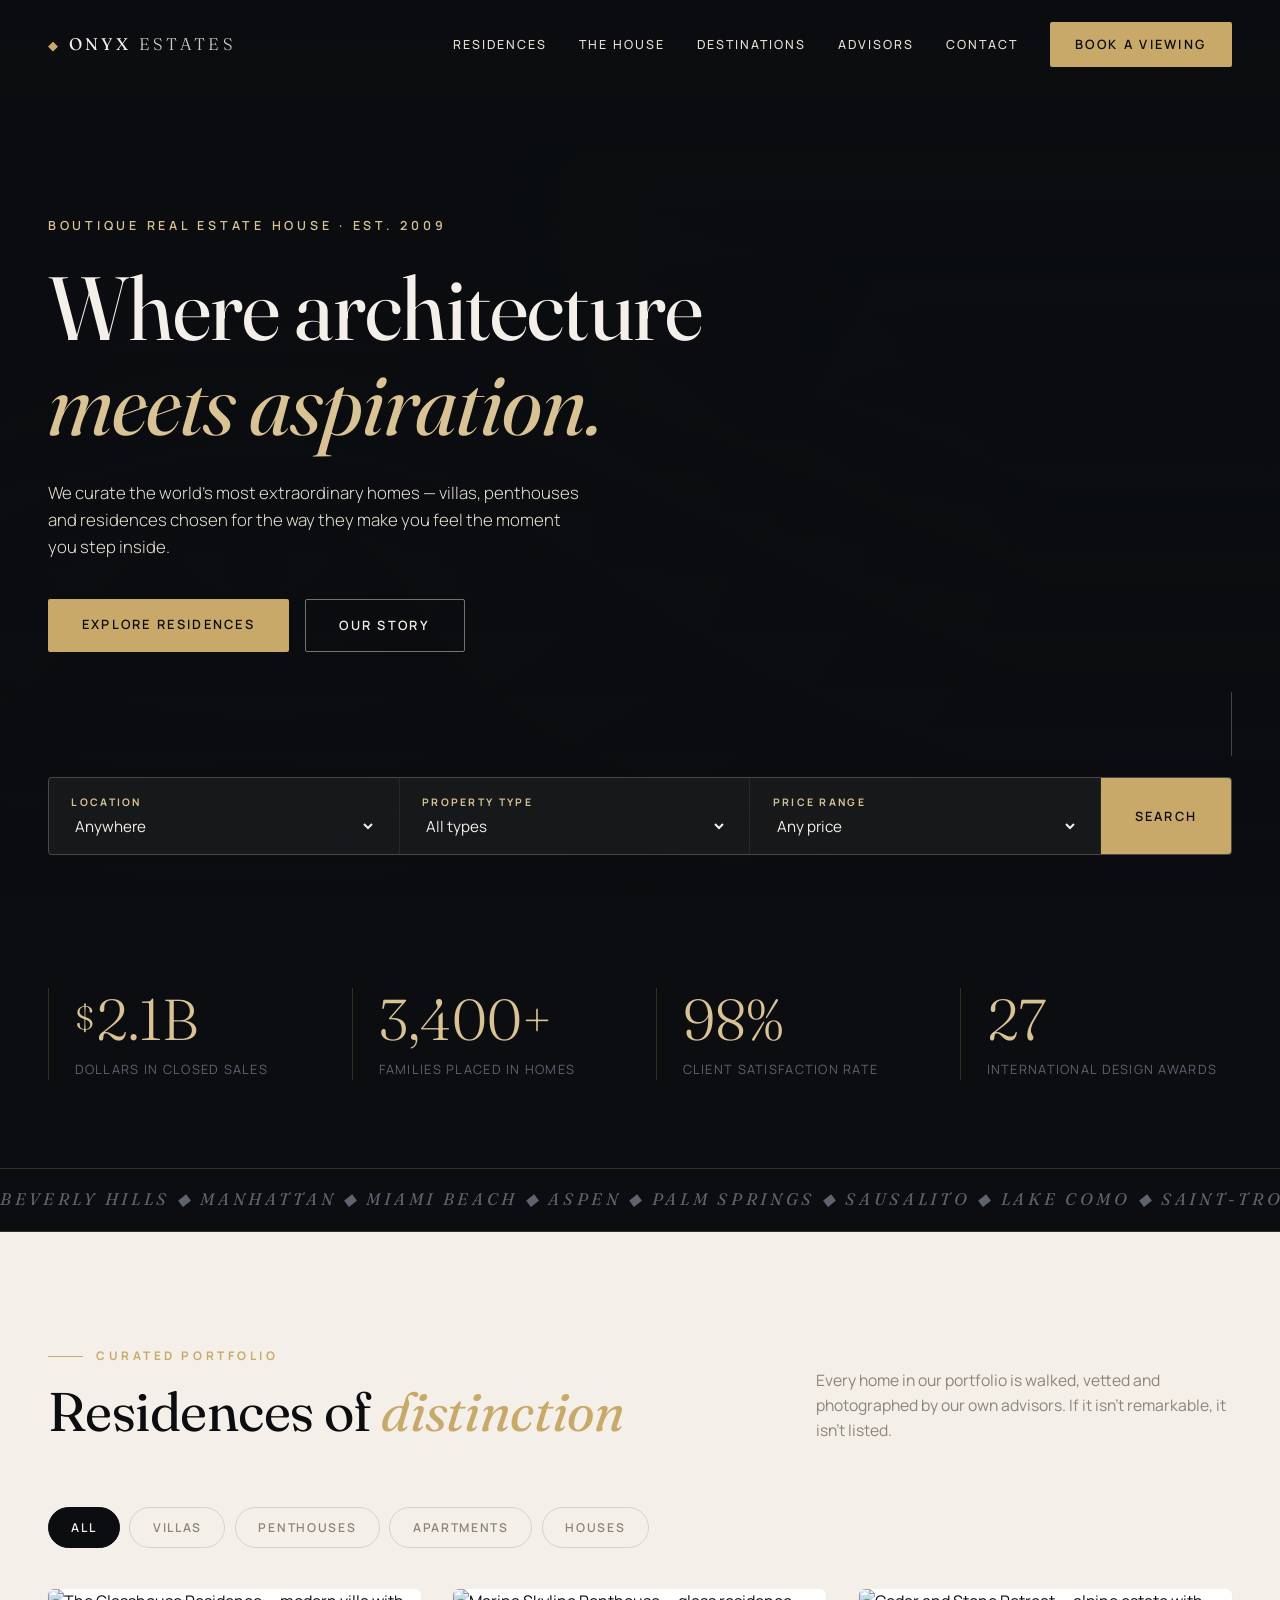
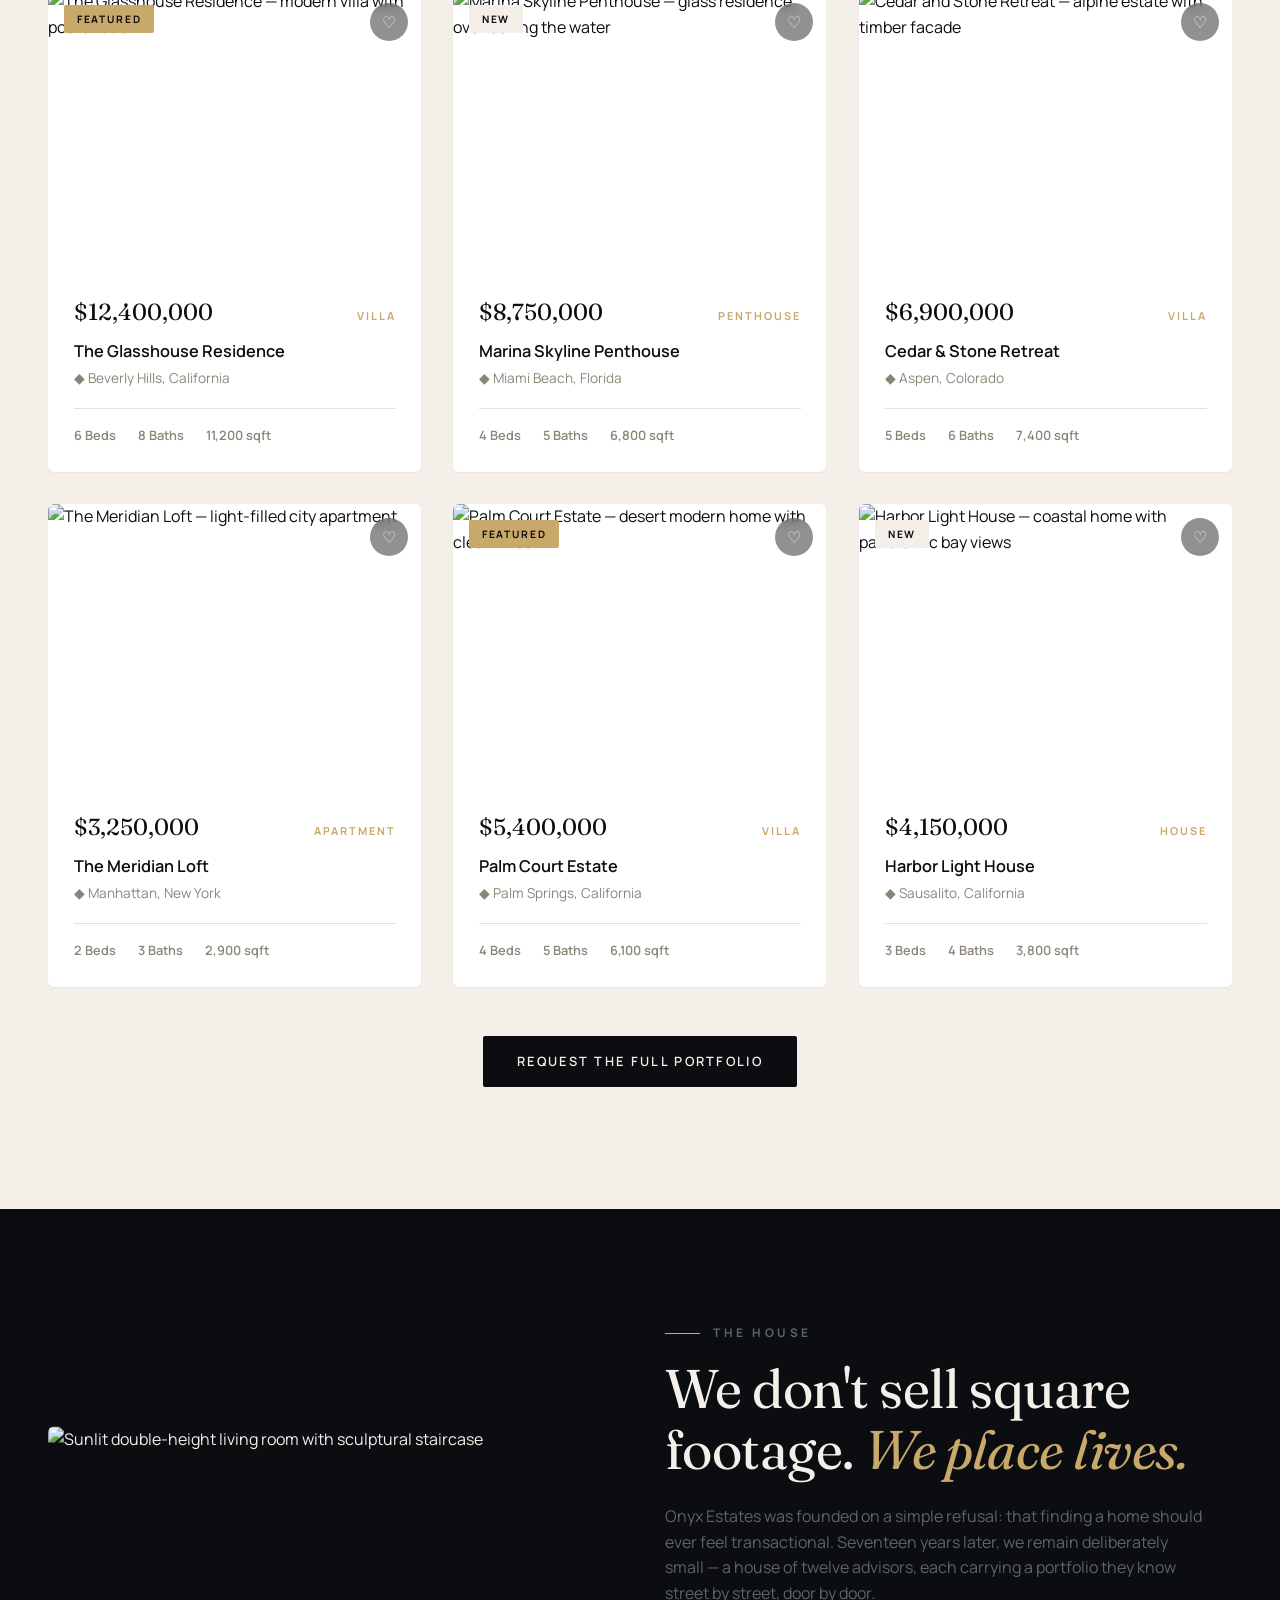
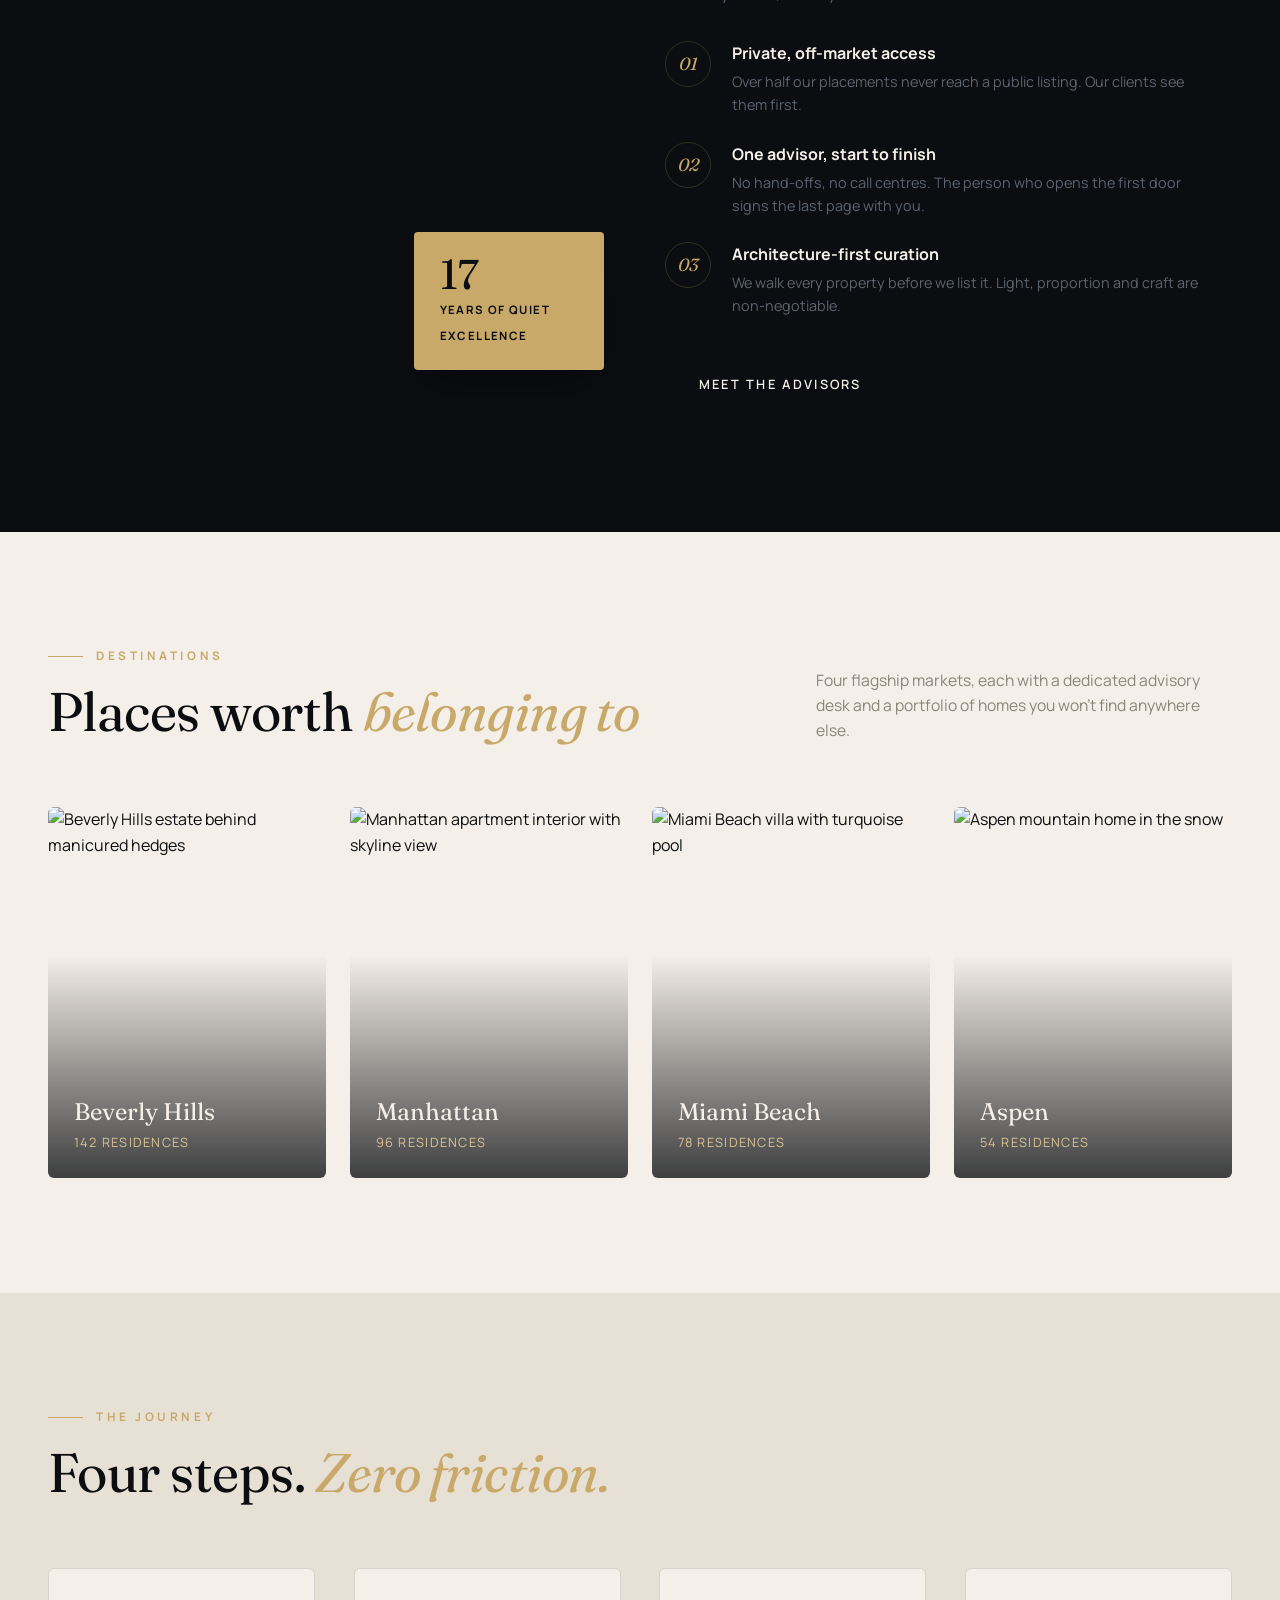
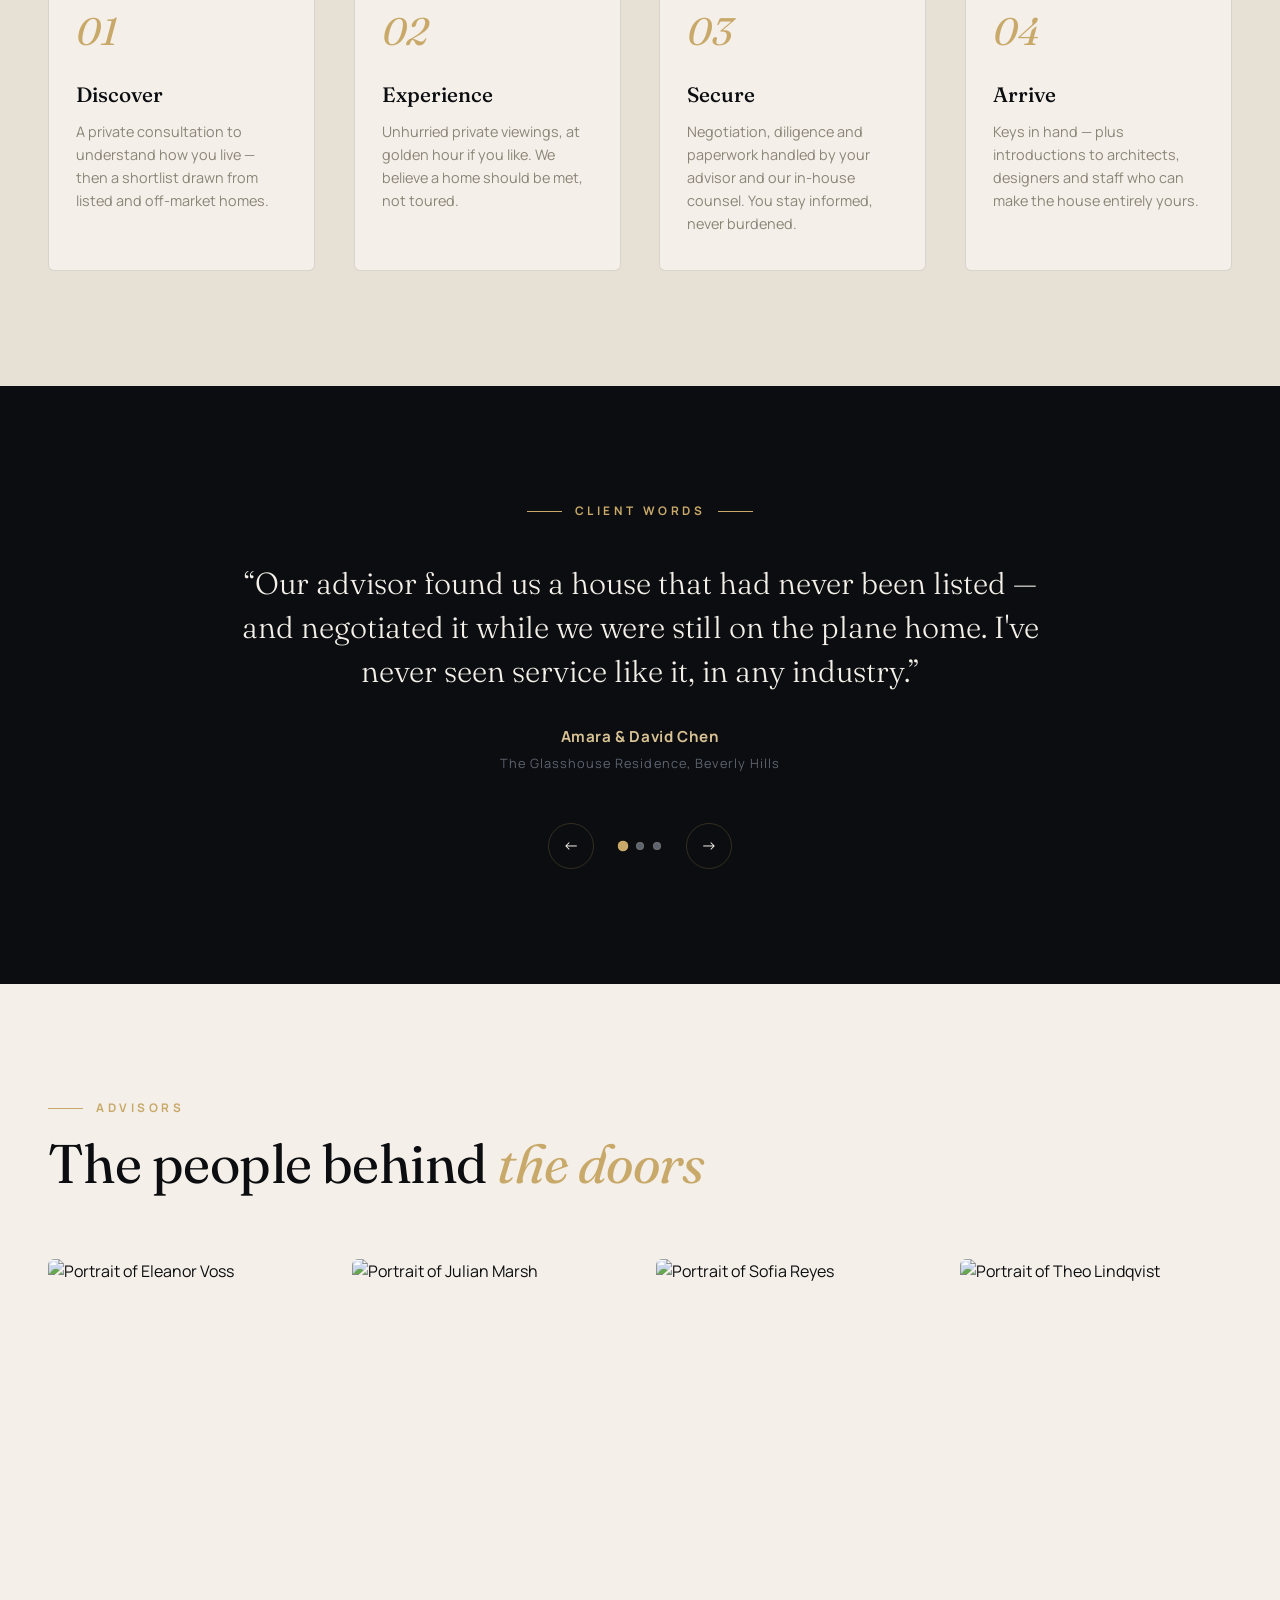
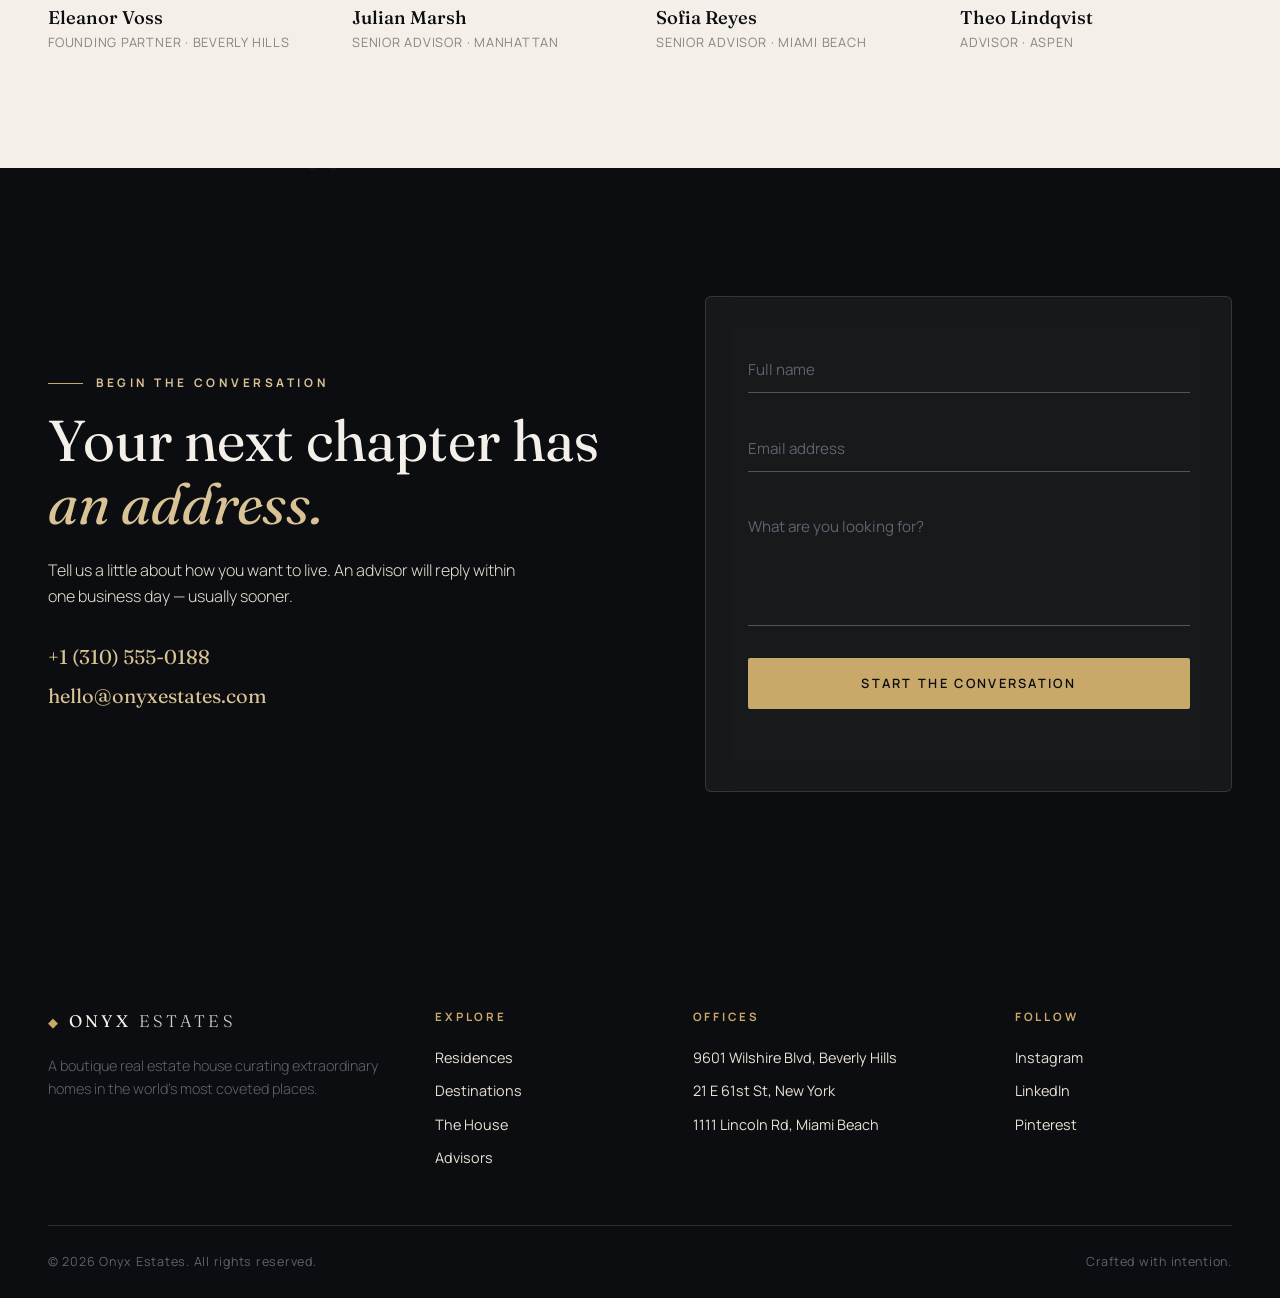
==== index.html @ a97c3801 "Add Onyx Estates luxury real estate website Animation-rich single-page site in pure HTML/CSS/JS: cin" ====
<!DOCTYPE html>
<html lang="en">
<head>
  <meta charset="UTF-8" />
  <meta name="viewport" content="width=device-width, initial-scale=1.0" />
  <title>Onyx Estates — Where Architecture Meets Aspiration</title>
  <meta name="description" content="Onyx Estates is a boutique real estate house curating the world's most extraordinary homes. Discover villas, penthouses and residences beyond the ordinary." />

  <link rel="preconnect" href="https://fonts.googleapis.com" />
  <link rel="preconnect" href="https://fonts.gstatic.com" crossorigin />
  <link href="https://fonts.googleapis.com/css2?family=Fraunces:ital,opsz,wght@0,9..144,300;0,9..144,400;0,9..144,500;0,9..144,600;1,9..144,400&family=Manrope:wght@300;400;500;600;700&display=swap" rel="stylesheet" />

  <link rel="stylesheet" href="css/style.css" />
  <link rel="icon" href="data:image/svg+xml,<svg xmlns='http://www.w3.org/2000/svg' viewBox='0 0 100 100'><text y='.9em' font-size='90'>◆</text></svg>" />
</head>
<body>

  <!-- ══════════ Preloader ══════════ -->
  <div class="preloader" id="preloader" aria-hidden="true">
    <div class="preloader__inner">
      <span class="preloader__mark">◆</span>
      <span class="preloader__word">ONYX&nbsp;ESTATES</span>
      <span class="preloader__count" id="preloaderCount">0</span>
    </div>
    <div class="preloader__curtain"></div>
  </div>

  <!-- ══════════ Custom cursor ══════════ -->
  <div class="cursor" id="cursorDot" aria-hidden="true"></div>
  <div class="cursor-ring" id="cursorRing" aria-hidden="true"></div>

  <!-- ══════════ Scroll progress ══════════ -->
  <div class="scroll-progress" id="scrollProgress" aria-hidden="true"></div>

  <!-- ══════════ Navigation ══════════ -->
  <header class="nav" id="nav">
    <div class="nav__inner container">
      <a href="#top" class="nav__logo" data-magnetic>
        <span class="nav__logo-mark">◆</span> ONYX<span class="nav__logo-thin">&nbsp;ESTATES</span>
      </a>
      <nav class="nav__links" id="navLinks" aria-label="Primary">
        <a href="#properties" class="nav__link">Residences</a>
        <a href="#about" class="nav__link">The House</a>
        <a href="#neighborhoods" class="nav__link">Destinations</a>
        <a href="#team" class="nav__link">Advisors</a>
        <a href="#contact" class="nav__link">Contact</a>
      </nav>
      <a href="#contact" class="btn btn--gold nav__cta" data-magnetic>
        <span>Book a Viewing</span>
      </a>
      <button class="nav__burger" id="navBurger" aria-label="Open menu" aria-expanded="false">
        <span></span><span></span>
      </button>
    </div>
  </header>

  <!-- ══════════ Mobile menu ══════════ -->
  <div class="mobile-menu" id="mobileMenu" aria-hidden="true">
    <nav class="mobile-menu__links" aria-label="Mobile">
      <a href="#properties" style="--i:0">Residences</a>
      <a href="#about" style="--i:1">The House</a>
      <a href="#neighborhoods" style="--i:2">Destinations</a>
      <a href="#team" style="--i:3">Advisors</a>
      <a href="#contact" style="--i:4">Contact</a>
    </nav>
    <p class="mobile-menu__foot">hello@onyxestates.com · +1 (310) 555-0188</p>
  </div>

  <main id="top">

    <!-- ══════════ Hero ══════════ -->
    <section class="hero">
      <div class="hero__media" data-parallax="0.25">
        <img class="hero__img" src="https://images.unsplash.com/photo-1613490493576-7fde63acd811?q=80&w=2400&auto=format&fit=crop" alt="Modern luxury villa at dusk with warm interior lighting" />
        <div class="hero__veil"></div>
      </div>

      <div class="hero__content container">
        <p class="hero__kicker anim-fade" style="--d:.9s">Boutique Real Estate House · Est. 2009</p>
        <h1 class="hero__title">
          <span class="line"><span class="line__inner" style="--d:1.0s">Where architecture</span></span>
          <span class="line"><span class="line__inner line__inner--italic" style="--d:1.12s">meets aspiration.</span></span>
        </h1>
        <p class="hero__sub anim-fade" style="--d:1.4s">
          We curate the world's most extraordinary homes — villas, penthouses and
          residences chosen for the way they make you feel the moment you step inside.
        </p>
        <div class="hero__actions anim-fade" style="--d:1.55s">
          <a href="#properties" class="btn btn--gold" data-magnetic><span>Explore Residences</span></a>
          <a href="#about" class="btn btn--ghost" data-magnetic><span>Our Story</span></a>
        </div>
      </div>

      <!-- Search panel -->
      <div class="hero__search anim-fade" style="--d:1.75s">
        <form class="search container" onsubmit="return false" aria-label="Property search">
          <div class="search__field">
            <label for="sLoc">Location</label>
            <select id="sLoc">
              <option>Anywhere</option><option>Beverly Hills</option><option>Manhattan</option>
              <option>Miami Beach</option><option>Aspen</option><option>Palm Springs</option>
            </select>
          </div>
          <div class="search__field">
            <label for="sType">Property Type</label>
            <select id="sType">
              <option>All types</option><option>Villa</option><option>Penthouse</option>
              <option>Apartment</option><option>House</option>
            </select>
          </div>
          <div class="search__field">
            <label for="sPrice">Price Range</label>
            <select id="sPrice">
              <option>Any price</option><option>$1M – $5M</option>
              <option>$5M – $10M</option><option>$10M+</option>
            </select>
          </div>
          <button class="btn btn--gold search__btn" data-magnetic type="submit"><span>Search</span></button>
        </form>
      </div>

      <div class="hero__scrollcue anim-fade" style="--d:2s" aria-hidden="true">
        <span></span>
      </div>
    </section>

    <!-- ══════════ Stats ══════════ -->
    <section class="stats">
      <div class="container stats__grid">
        <div class="stat" data-reveal>
          <span class="stat__num"><span data-counter="2.1" data-decimals="1">0</span>B</span>
          <span class="stat__label">Dollars in closed sales</span>
        </div>
        <div class="stat" data-reveal style="--rd:.1s">
          <span class="stat__num"><span data-counter="3400">0</span>+</span>
          <span class="stat__label">Families placed in homes</span>
        </div>
        <div class="stat" data-reveal style="--rd:.2s">
          <span class="stat__num"><span data-counter="98">0</span>%</span>
          <span class="stat__label">Client satisfaction rate</span>
        </div>
        <div class="stat" data-reveal style="--rd:.3s">
          <span class="stat__num"><span data-counter="27">0</span></span>
          <span class="stat__label">International design awards</span>
        </div>
      </div>
    </section>

    <!-- ══════════ Marquee ══════════ -->
    <div class="marquee" aria-hidden="true">
      <div class="marquee__track">
        <span>Beverly Hills ◆ Manhattan ◆ Miami Beach ◆ Aspen ◆ Palm Springs ◆ Sausalito ◆ Lake Como ◆ Saint-Tropez ◆&nbsp;</span>
        <span>Beverly Hills ◆ Manhattan ◆ Miami Beach ◆ Aspen ◆ Palm Springs ◆ Sausalito ◆ Lake Como ◆ Saint-Tropez ◆&nbsp;</span>
      </div>
    </div>

    <!-- ══════════ Properties ══════════ -->
    <section class="section properties" id="properties">
      <div class="container">
        <div class="section__head">
          <div>
            <p class="section__kicker" data-reveal>Curated Portfolio</p>
            <h2 class="section__title" data-reveal style="--rd:.08s">Residences of <em>distinction</em></h2>
          </div>
          <p class="section__lede" data-reveal style="--rd:.16s">
            Every home in our portfolio is walked, vetted and photographed by our own
            advisors. If it isn't remarkable, it isn't listed.
          </p>
        </div>

        <div class="filters" data-reveal role="tablist" aria-label="Filter properties">
          <button class="filter is-active" data-filter="all">All</button>
          <button class="filter" data-filter="villa">Villas</button>
          <button class="filter" data-filter="penthouse">Penthouses</button>
          <button class="filter" data-filter="apartment">Apartments</button>
          <button class="filter" data-filter="house">Houses</button>
        </div>

        <div class="cards" id="cardsGrid">

          <article class="card" data-category="villa" data-reveal data-tilt>
            <div class="card__media">
              <img loading="lazy" src="https://images.unsplash.com/photo-1600596542815-ffad4c1539a9?q=80&w=1200&auto=format&fit=crop" alt="The Glasshouse Residence — modern villa with pool at dusk" />
              <span class="card__tag">Featured</span>
              <button class="card__fav" aria-label="Save to favourites">♡</button>
            </div>
            <div class="card__body">
              <div class="card__topline">
                <span class="card__price">$12,400,000</span>
                <span class="card__type">Villa</span>
              </div>
              <h3 class="card__name">The Glasshouse Residence</h3>
              <p class="card__loc">◆ Beverly Hills, California</p>
              <div class="card__meta">
                <span>6 Beds</span><span>8 Baths</span><span>11,200 sqft</span>
              </div>
            </div>
          </article>

          <article class="card" data-category="penthouse" data-reveal data-tilt style="--rd:.08s">
            <div class="card__media">
              <img loading="lazy" src="https://images.unsplash.com/photo-1512917774080-9991f1c4c750?q=80&w=1200&auto=format&fit=crop" alt="Marina Skyline Penthouse — glass residence overlooking the water" />
              <span class="card__tag card__tag--new">New</span>
              <button class="card__fav" aria-label="Save to favourites">♡</button>
            </div>
            <div class="card__body">
              <div class="card__topline">
                <span class="card__price">$8,750,000</span>
                <span class="card__type">Penthouse</span>
              </div>
              <h3 class="card__name">Marina Skyline Penthouse</h3>
              <p class="card__loc">◆ Miami Beach, Florida</p>
              <div class="card__meta">
                <span>4 Beds</span><span>5 Baths</span><span>6,800 sqft</span>
              </div>
            </div>
          </article>

          <article class="card" data-category="villa" data-reveal data-tilt style="--rd:.16s">
            <div class="card__media">
              <img loading="lazy" src="https://images.unsplash.com/photo-1600585154340-be6161a56a0c?q=80&w=1200&auto=format&fit=crop" alt="Cedar and Stone Retreat — alpine estate with timber facade" />
              <button class="card__fav" aria-label="Save to favourites">♡</button>
            </div>
            <div class="card__body">
              <div class="card__topline">
                <span class="card__price">$6,900,000</span>
                <span class="card__type">Villa</span>
              </div>
              <h3 class="card__name">Cedar &amp; Stone Retreat</h3>
              <p class="card__loc">◆ Aspen, Colorado</p>
              <div class="card__meta">
                <span>5 Beds</span><span>6 Baths</span><span>7,400 sqft</span>
              </div>
            </div>
          </article>

          <article class="card" data-category="apartment" data-reveal data-tilt>
            <div class="card__media">
              <img loading="lazy" src="https://images.unsplash.com/photo-1502672260266-1c1ef2d93688?q=80&w=1200&auto=format&fit=crop" alt="The Meridian Loft — light-filled city apartment" />
              <button class="card__fav" aria-label="Save to favourites">♡</button>
            </div>
            <div class="card__body">
              <div class="card__topline">
                <span class="card__price">$3,250,000</span>
                <span class="card__type">Apartment</span>
              </div>
              <h3 class="card__name">The Meridian Loft</h3>
              <p class="card__loc">◆ Manhattan, New York</p>
              <div class="card__meta">
                <span>2 Beds</span><span>3 Baths</span><span>2,900 sqft</span>
              </div>
            </div>
          </article>

          <article class="card" data-category="villa" data-reveal data-tilt style="--rd:.08s">
            <div class="card__media">
              <img loading="lazy" src="https://images.unsplash.com/photo-1580587771525-78b9dba3b914?q=80&w=1200&auto=format&fit=crop" alt="Palm Court Estate — desert modern home with clean lines" />
              <span class="card__tag">Featured</span>
              <button class="card__fav" aria-label="Save to favourites">♡</button>
            </div>
            <div class="card__body">
              <div class="card__topline">
                <span class="card__price">$5,400,000</span>
                <span class="card__type">Villa</span>
              </div>
              <h3 class="card__name">Palm Court Estate</h3>
              <p class="card__loc">◆ Palm Springs, California</p>
              <div class="card__meta">
                <span>4 Beds</span><span>5 Baths</span><span>6,100 sqft</span>
              </div>
            </div>
          </article>

          <article class="card" data-category="house" data-reveal data-tilt style="--rd:.16s">
            <div class="card__media">
              <img loading="lazy" src="https://images.unsplash.com/photo-1494526585095-c41746248156?q=80&w=1200&auto=format&fit=crop" alt="Harbor Light House — coastal home with panoramic bay views" />
              <span class="card__tag card__tag--new">New</span>
              <button class="card__fav" aria-label="Save to favourites">♡</button>
            </div>
            <div class="card__body">
              <div class="card__topline">
                <span class="card__price">$4,150,000</span>
                <span class="card__type">House</span>
              </div>
              <h3 class="card__name">Harbor Light House</h3>
              <p class="card__loc">◆ Sausalito, California</p>
              <div class="card__meta">
                <span>3 Beds</span><span>4 Baths</span><span>3,800 sqft</span>
              </div>
            </div>
          </article>

        </div>

        <div class="properties__more" data-reveal>
          <a href="#contact" class="btn btn--dark" data-magnetic><span>Request the Full Portfolio</span></a>
        </div>
      </div>
    </section>

    <!-- ══════════ About ══════════ -->
    <section class="section about" id="about">
      <div class="container about__grid">
        <div class="about__media" data-reveal>
          <div class="about__img-wrap" data-parallax="0.12">
            <img loading="lazy" src="https://images.unsplash.com/photo-1600607687939-ce8a6c25118c?q=80&w=1400&auto=format&fit=crop" alt="Sunlit double-height living room with sculptural staircase" />
          </div>
          <div class="about__badge" data-reveal style="--rd:.3s">
            <span class="about__badge-num">17</span>
            <span class="about__badge-txt">Years of quiet excellence</span>
          </div>
        </div>
        <div class="about__copy">
          <p class="section__kicker" data-reveal>The House</p>
          <h2 class="section__title" data-reveal style="--rd:.08s">We don't sell square footage. <em>We place lives.</em></h2>
          <p data-reveal style="--rd:.16s">
            Onyx Estates was founded on a simple refusal: that finding a home should ever
            feel transactional. Seventeen years later, we remain deliberately small — a
            house of twelve advisors, each carrying a portfolio they know street by
            street, door by door.
          </p>
          <ul class="about__list">
            <li data-reveal style="--rd:.22s">
              <span class="about__list-mark">01</span>
              <div><strong>Private, off-market access</strong><p>Over half our placements never reach a public listing. Our clients see them first.</p></div>
            </li>
            <li data-reveal style="--rd:.3s">
              <span class="about__list-mark">02</span>
              <div><strong>One advisor, start to finish</strong><p>No hand-offs, no call centres. The person who opens the first door signs the last page with you.</p></div>
            </li>
            <li data-reveal style="--rd:.38s">
              <span class="about__list-mark">03</span>
              <div><strong>Architecture-first curation</strong><p>We walk every property before we list it. Light, proportion and craft are non-negotiable.</p></div>
            </li>
          </ul>
          <a href="#team" class="btn btn--dark" data-reveal data-magnetic style="--rd:.46s"><span>Meet the Advisors</span></a>
        </div>
      </div>
    </section>

    <!-- ══════════ Neighborhoods ══════════ -->
    <section class="section hoods" id="neighborhoods">
      <div class="container">
        <div class="section__head">
          <div>
            <p class="section__kicker" data-reveal>Destinations</p>
            <h2 class="section__title" data-reveal style="--rd:.08s">Places worth <em>belonging to</em></h2>
          </div>
          <p class="section__lede" data-reveal style="--rd:.16s">
            Four flagship markets, each with a dedicated advisory desk and a portfolio
            of homes you won't find anywhere else.
          </p>
        </div>
        <div class="hoods__grid">
          <a href="#contact" class="hood" data-reveal>
            <img loading="lazy" src="https://images.unsplash.com/photo-1600047509807-ba8f99d2cdde?q=80&w=1000&auto=format&fit=crop" alt="Beverly Hills estate behind manicured hedges" />
            <div class="hood__overlay">
              <h3>Beverly Hills</h3>
              <p>142 residences</p>
              <span class="hood__arrow">→</span>
            </div>
          </a>
          <a href="#contact" class="hood" data-reveal style="--rd:.08s">
            <img loading="lazy" src="https://images.unsplash.com/photo-1560448204-e02f11c3d0e2?q=80&w=1000&auto=format&fit=crop" alt="Manhattan apartment interior with skyline view" />
            <div class="hood__overlay">
              <h3>Manhattan</h3>
              <p>96 residences</p>
              <span class="hood__arrow">→</span>
            </div>
          </a>
          <a href="#contact" class="hood" data-reveal style="--rd:.16s">
            <img loading="lazy" src="https://images.unsplash.com/photo-1583608205776-bfd35f0d9f83?q=80&w=1000&auto=format&fit=crop" alt="Miami Beach villa with turquoise pool" />
            <div class="hood__overlay">
              <h3>Miami Beach</h3>
              <p>78 residences</p>
              <span class="hood__arrow">→</span>
            </div>
          </a>
          <a href="#contact" class="hood" data-reveal style="--rd:.24s">
            <img loading="lazy" src="https://images.unsplash.com/photo-1600585154526-990dced4db0d?q=80&w=1000&auto=format&fit=crop" alt="Aspen mountain home in the snow" />
            <div class="hood__overlay">
              <h3>Aspen</h3>
              <p>54 residences</p>
              <span class="hood__arrow">→</span>
            </div>
          </a>
        </div>
      </div>
    </section>

    <!-- ══════════ Process ══════════ -->
    <section class="section process">
      <div class="container">
        <div class="section__head">
          <div>
            <p class="section__kicker" data-reveal>The Journey</p>
            <h2 class="section__title" data-reveal style="--rd:.08s">Four steps. <em>Zero friction.</em></h2>
          </div>
        </div>
        <div class="process__grid">
          <div class="step" data-reveal>
            <span class="step__num">01</span>
            <h3>Discover</h3>
            <p>A private consultation to understand how you live — then a shortlist drawn from listed and off-market homes.</p>
          </div>
          <div class="step" data-reveal style="--rd:.1s">
            <span class="step__num">02</span>
            <h3>Experience</h3>
            <p>Unhurried private viewings, at golden hour if you like. We believe a home should be met, not toured.</p>
          </div>
          <div class="step" data-reveal style="--rd:.2s">
            <span class="step__num">03</span>
            <h3>Secure</h3>
            <p>Negotiation, diligence and paperwork handled by your advisor and our in-house counsel. You stay informed, never burdened.</p>
          </div>
          <div class="step" data-reveal style="--rd:.3s">
            <span class="step__num">04</span>
            <h3>Arrive</h3>
            <p>Keys in hand — plus introductions to architects, designers and staff who can make the house entirely yours.</p>
          </div>
        </div>
      </div>
    </section>

    <!-- ══════════ Testimonials ══════════ -->
    <section class="section quotes">
      <div class="container">
        <p class="section__kicker section__kicker--center" data-reveal>Client Words</p>
        <div class="quotes__slider" data-reveal style="--rd:.1s">
          <div class="quotes__track" id="quotesTrack">
            <blockquote class="quote">
              <p>“Our advisor found us a house that had never been listed — and negotiated it while we were still on the plane home. I've never seen service like it, in any industry.”</p>
              <footer><strong>Amara &amp; David Chen</strong><span>The Glasshouse Residence, Beverly Hills</span></footer>
            </blockquote>
            <blockquote class="quote">
              <p>“They said no to showing us three homes because ‘the light was wrong for how you live.’ That's when we knew we were in the right hands.”</p>
              <footer><strong>Isabella Fontaine</strong><span>Marina Skyline Penthouse, Miami Beach</span></footer>
            </blockquote>
            <blockquote class="quote">
              <p>“From first call to keys: forty-one days, one advisor, zero stress. Onyx made the largest purchase of our lives feel like the easiest.”</p>
              <footer><strong>Marcus Oyelaran</strong><span>Harbor Light House, Sausalito</span></footer>
            </blockquote>
          </div>
          <div class="quotes__nav">
            <button id="quotePrev" aria-label="Previous testimonial">←</button>
            <div class="quotes__dots" id="quoteDots"></div>
            <button id="quoteNext" aria-label="Next testimonial">→</button>
          </div>
        </div>
      </div>
    </section>

    <!-- ══════════ Team ══════════ -->
    <section class="section team" id="team">
      <div class="container">
        <div class="section__head">
          <div>
            <p class="section__kicker" data-reveal>Advisors</p>
            <h2 class="section__title" data-reveal style="--rd:.08s">The people behind <em>the doors</em></h2>
          </div>
        </div>
        <div class="team__grid">
          <div class="member" data-reveal>
            <div class="member__photo">
              <img loading="lazy" src="https://images.unsplash.com/photo-1573496359142-b8d87734a5a2?q=80&w=800&auto=format&fit=crop" alt="Portrait of Eleanor Voss" />
            </div>
            <h3>Eleanor Voss</h3>
            <p>Founding Partner · Beverly Hills</p>
          </div>
          <div class="member" data-reveal style="--rd:.1s">
            <div class="member__photo">
              <img loading="lazy" src="https://images.unsplash.com/photo-1560250097-0b93528c311a?q=80&w=800&auto=format&fit=crop" alt="Portrait of Julian Marsh" />
            </div>
            <h3>Julian Marsh</h3>
            <p>Senior Advisor · Manhattan</p>
          </div>
          <div class="member" data-reveal style="--rd:.2s">
            <div class="member__photo">
              <img loading="lazy" src="https://images.unsplash.com/photo-1580489944761-15a19d654956?q=80&w=800&auto=format&fit=crop" alt="Portrait of Sofia Reyes" />
            </div>
            <h3>Sofia Reyes</h3>
            <p>Senior Advisor · Miami Beach</p>
          </div>
          <div class="member" data-reveal style="--rd:.3s">
            <div class="member__photo">
              <img loading="lazy" src="https://images.unsplash.com/photo-1472099645785-5658abf4ff4e?q=80&w=800&auto=format&fit=crop" alt="Portrait of Theo Lindqvist" />
            </div>
            <h3>Theo Lindqvist</h3>
            <p>Advisor · Aspen</p>
          </div>
        </div>
      </div>
    </section>

    <!-- ══════════ CTA ══════════ -->
    <section class="cta" id="contact">
      <div class="cta__media" data-parallax="0.18">
        <img loading="lazy" src="https://images.unsplash.com/photo-1512918728675-ed5a9ecdebfd?q=80&w=2000&auto=format&fit=crop" alt="Serene bedroom interior in warm evening light" />
        <div class="cta__veil"></div>
      </div>
      <div class="container cta__inner">
        <div class="cta__copy">
          <p class="section__kicker section__kicker--light" data-reveal>Begin the Conversation</p>
          <h2 class="cta__title" data-reveal style="--rd:.08s">Your next chapter has <em>an address.</em></h2>
          <p class="cta__sub" data-reveal style="--rd:.16s">
            Tell us a little about how you want to live. An advisor will reply within
            one business day — usually sooner.
          </p>
          <div class="cta__contacts" data-reveal style="--rd:.24s">
            <a href="tel:+13105550188">+1 (310) 555-0188</a>
            <a href="mailto:hello@onyxestates.com">hello@onyxestates.com</a>
          </div>
        </div>
        <form class="cta__form" data-reveal style="--rd:.2s" id="contactForm">
          <div class="field">
            <input type="text" id="fName" required placeholder=" " />
            <label for="fName">Full name</label>
          </div>
          <div class="field">
            <input type="email" id="fEmail" required placeholder=" " />
            <label for="fEmail">Email address</label>
          </div>
          <div class="field">
            <textarea id="fMsg" rows="4" required placeholder=" "></textarea>
            <label for="fMsg">What are you looking for?</label>
          </div>
          <button class="btn btn--gold btn--full" data-magnetic type="submit"><span>Start the Conversation</span></button>
          <p class="cta__form-note" id="formNote" role="status"></p>
        </form>
      </div>
    </section>

  </main>

  <!-- ══════════ Footer ══════════ -->
  <footer class="footer">
    <div class="container footer__grid">
      <div class="footer__brand">
        <a href="#top" class="nav__logo"><span class="nav__logo-mark">◆</span> ONYX<span class="nav__logo-thin">&nbsp;ESTATES</span></a>
        <p>A boutique real estate house curating extraordinary homes in the world's most coveted places.</p>
      </div>
      <div class="footer__col">
        <h4>Explore</h4>
        <a href="#properties">Residences</a>
        <a href="#neighborhoods">Destinations</a>
        <a href="#about">The House</a>
        <a href="#team">Advisors</a>
      </div>
      <div class="footer__col">
        <h4>Offices</h4>
        <span>9601 Wilshire Blvd, Beverly Hills</span>
        <span>21 E 61st St, New York</span>
        <span>1111 Lincoln Rd, Miami Beach</span>
      </div>
      <div class="footer__col">
        <h4>Follow</h4>
        <a href="#top">Instagram</a>
        <a href="#top">LinkedIn</a>
        <a href="#top">Pinterest</a>
      </div>
    </div>
    <div class="container footer__bar">
      <span>© 2026 Onyx Estates. All rights reserved.</span>
      <span>Crafted with intention.</span>
    </div>
  </footer>

  <!-- ══════════ Back to top ══════════ -->
  <button class="totop" id="toTop" aria-label="Back to top">↑</button>

  <script src="js/main.js"></script>
</body>
</html>
---- css/style.css ----
/* ═══════════════════════════════════════════════════════════
   ONYX ESTATES — style.css
   Palette: ink · charcoal · cream · champagne gold
   Type:    Fraunces (display) · Manrope (text)
   ═══════════════════════════════════════════════════════════ */

:root {
  --ink:       #0b0d10;
  --charcoal:  #12151a;
  --slate:     #1c2027;
  --cream:     #f4efe8;
  --cream-dim: #e7e0d4;
  --gold:      #c8a96a;
  --gold-soft: #d9c294;
  --muted:     #8b8578;
  --muted-dark:#5d6470;
  --line:      rgba(200, 169, 106, .22);
  --line-dark: rgba(11, 13, 16, .12);

  --font-display: "Fraunces", Georgia, serif;
  --font-text: "Manrope", -apple-system, sans-serif;

  --ease-out: cubic-bezier(.16, 1, .3, 1);
  --ease-luxe: cubic-bezier(.65, 0, .35, 1);

  --container: 1240px;
  --pad: clamp(1.25rem, 4vw, 3rem);
}

*, *::before, *::after { margin: 0; padding: 0; box-sizing: border-box; }

html { scroll-behavior: smooth; }

body {
  font-family: var(--font-text);
  background: var(--cream);
  color: var(--ink);
  line-height: 1.6;
  font-size: 1rem;
  overflow-x: hidden;
  -webkit-font-smoothing: antialiased;
}

img { display: block; max-width: 100%; }
a { color: inherit; text-decoration: none; }
button { font: inherit; background: none; border: none; cursor: pointer; color: inherit; }

.container {
  width: min(var(--container), 100% - var(--pad) * 2);
  margin-inline: auto;
}

::selection { background: var(--gold); color: var(--ink); }

/* ═══════════ Preloader ═══════════ */

.preloader {
  position: fixed; inset: 0; z-index: 1000;
  display: grid; place-items: center;
  background: var(--ink);
  transition: visibility 0s 1.6s;
}
.preloader__curtain {
  position: absolute; inset: 0;
  background: var(--ink);
  transform-origin: top;
  z-index: -1;
}
.preloader__inner {
  display: flex; flex-direction: column; align-items: center; gap: .8rem;
  color: var(--cream);
}
.preloader__mark {
  color: var(--gold); font-size: 1.6rem;
  animation: pulse 1.2s var(--ease-luxe) infinite;
}
.preloader__word {
  font-family: var(--font-display);
  letter-spacing: .42em; font-size: clamp(.9rem, 2.4vw, 1.15rem);
  padding-left: .42em;
}
.preloader__count {
  font-size: .72rem; letter-spacing: .28em; color: var(--gold);
  font-variant-numeric: tabular-nums;
}
@keyframes pulse { 50% { opacity: .35; transform: scale(.88); } }

.preloader.is-done { pointer-events: none; }
.preloader.is-done .preloader__inner {
  opacity: 0; transform: translateY(-24px);
  transition: opacity .5s var(--ease-luxe), transform .5s var(--ease-luxe);
}
.preloader.is-done { background: transparent; }
.preloader.is-done .preloader__curtain {
  transform: scaleY(0);
  transition: transform .9s var(--ease-luxe) .35s;
}
.preloader.is-done { visibility: hidden; }

/* ═══════════ Custom cursor ═══════════ */

.cursor, .cursor-ring {
  position: fixed; top: 0; left: 0; z-index: 999;
  pointer-events: none; border-radius: 50%;
  translate: -50% -50%;
}
.cursor {
  width: 6px; height: 6px; background: var(--gold);
}
.cursor-ring {
  width: 38px; height: 38px;
  border: 1px solid var(--gold);
  opacity: .55;
  transition: width .3s var(--ease-out), height .3s var(--ease-out),
              opacity .3s, background-color .3s;
}
.cursor-ring.is-hover {
  width: 64px; height: 64px;
  background: rgba(200, 169, 106, .12);
  opacity: .9;
}
@media (hover: none), (prefers-reduced-motion: reduce) {
  .cursor, .cursor-ring { display: none; }
}

/* ═══════════ Scroll progress ═══════════ */

.scroll-progress {
  position: fixed; top: 0; left: 0; z-index: 950;
  height: 2px; width: 100%;
  background: linear-gradient(90deg, var(--gold), var(--gold-soft));
  transform: scaleX(0); transform-origin: left;
}

/* ═══════════ Buttons ═══════════ */

.btn {
  position: relative; display: inline-block; overflow: hidden;
  padding: .95rem 2.1rem;
  font-size: .8rem; font-weight: 600;
  letter-spacing: .18em; text-transform: uppercase;
  border-radius: 2px;
  transition: color .4s var(--ease-out), border-color .4s;
  isolation: isolate;
}
.btn span { position: relative; z-index: 1; display: inline-block; }
.btn::after {
  content: ""; position: absolute; inset: 0; z-index: 0;
  transform: translateY(101%);
  transition: transform .45s var(--ease-luxe);
}
.btn:hover::after { transform: translateY(0); }

.btn--gold { background: var(--gold); color: var(--ink); }
.btn--gold::after { background: var(--cream); }

.btn--ghost { border: 1px solid rgba(244, 239, 232, .45); color: var(--cream); }
.btn--ghost::after { background: var(--cream); }
.btn--ghost:hover { color: var(--ink); }

.btn--dark { background: var(--ink); color: var(--cream); }
.btn--dark::after { background: var(--gold); }
.btn--dark:hover { color: var(--ink); }

.btn--full { width: 100%; text-align: center; }

/* ═══════════ Navigation ═══════════ */

.nav {
  position: fixed; top: 0; left: 0; right: 0; z-index: 900;
  padding: 1.4rem 0;
  transition: padding .4s var(--ease-out), background-color .4s,
              box-shadow .4s, transform .45s var(--ease-out);
}
.nav.is-solid {
  padding: .8rem 0;
  background: rgba(11, 13, 16, .86);
  backdrop-filter: blur(14px);
  -webkit-backdrop-filter: blur(14px);
  box-shadow: 0 1px 0 var(--line);
}
.nav.is-hidden { transform: translateY(-110%); }

.nav__inner { display: flex; align-items: center; gap: 2rem; }

.nav__logo {
  font-family: var(--font-display);
  font-size: 1.05rem; letter-spacing: .2em;
  color: var(--cream); white-space: nowrap;
}
.nav__logo-mark { color: var(--gold); font-size: .8em; }
.nav__logo-thin { font-weight: 300; opacity: .85; }

.nav__links { display: flex; gap: 2rem; margin-left: auto; }
.nav__link {
  position: relative;
  font-size: .78rem; font-weight: 500;
  letter-spacing: .16em; text-transform: uppercase;
  color: var(--cream-dim);
  padding: .3rem 0;
  transition: color .3s;
}
.nav__link::after {
  content: ""; position: absolute; left: 0; bottom: 0;
  width: 100%; height: 1px; background: var(--gold);
  transform: scaleX(0); transform-origin: right;
  transition: transform .4s var(--ease-luxe);
}
.nav__link:hover { color: var(--gold-soft); }
.nav__link:hover::after { transform: scaleX(1); transform-origin: left; }

.nav__cta { padding: .75rem 1.6rem; }

.nav__burger {
  display: none; flex-direction: column; gap: 7px;
  padding: .5rem; margin-left: auto;
}
.nav__burger span {
  width: 26px; height: 2px; background: var(--cream);
  transition: transform .4s var(--ease-luxe), opacity .3s;
}
.nav__burger.is-open span:first-child { transform: translateY(4.5px) rotate(45deg); }
.nav__burger.is-open span:last-child { transform: translateY(-4.5px) rotate(-45deg); }

@media (max-width: 900px) {
  .nav__links, .nav__cta { display: none; }
  .nav__burger { display: flex; }
}

/* ═══════════ Mobile menu ═══════════ */

.mobile-menu {
  position: fixed; inset: 0; z-index: 890;
  background: var(--ink);
  display: flex; flex-direction: column; justify-content: center;
  padding: var(--pad);
  clip-path: circle(0% at calc(100% - 3rem) 2.4rem);
  transition: clip-path .7s var(--ease-luxe);
  visibility: hidden;
}
.mobile-menu.is-open {
  clip-path: circle(150% at calc(100% - 3rem) 2.4rem);
  visibility: visible;
}
.mobile-menu__links { display: flex; flex-direction: column; gap: 1.2rem; }
.mobile-menu__links a {
  font-family: var(--font-display);
  font-size: clamp(2rem, 8vw, 3rem);
  color: var(--cream);
  opacity: 0; transform: translateY(30px);
  transition: opacity .5s var(--ease-out), transform .5s var(--ease-out), color .3s;
  transition-delay: calc(.15s + var(--i) * .07s);
}
.mobile-menu.is-open .mobile-menu__links a { opacity: 1; transform: none; }
.mobile-menu__links a:hover { color: var(--gold); }
.mobile-menu__foot {
  margin-top: 3rem; color: var(--muted-dark);
  font-size: .85rem; letter-spacing: .08em;
}

/* ═══════════ Hero ═══════════ */

.hero {
  position: relative; min-height: 100svh;
  display: flex; flex-direction: column; justify-content: center;
  color: var(--cream);
  padding: 8rem 0 10rem;
  overflow: hidden;
  background: var(--ink);
}
.hero__media { position: absolute; inset: -8% 0; z-index: 0; }
.hero__img {
  width: 100%; height: 100%; object-fit: cover;
  animation: kenburns 18s var(--ease-out) both;
}
@keyframes kenburns {
  from { transform: scale(1.14); }
  to   { transform: scale(1); }
}
.hero__veil {
  position: absolute; inset: 0;
  background:
    linear-gradient(180deg, rgba(11,13,16,.62) 0%, rgba(11,13,16,.28) 45%, rgba(11,13,16,.82) 100%),
    radial-gradient(90% 60% at 20% 60%, rgba(11,13,16,.55), transparent 70%);
}

.hero__content { position: relative; z-index: 1; }

.hero__kicker {
  font-size: .78rem; font-weight: 600;
  letter-spacing: .3em; text-transform: uppercase;
  color: var(--gold-soft);
  margin-bottom: 1.6rem;
}

.hero__title {
  font-family: var(--font-display); font-weight: 400;
  font-size: clamp(2.7rem, 7.2vw, 5.6rem);
  line-height: 1.06; letter-spacing: -.01em;
  margin-bottom: 1.8rem;
}
.line { display: block; overflow: hidden; padding-bottom: .08em; margin-bottom: -.08em; }
.line__inner {
  display: inline-block;
  transform: translateY(110%);
  animation: lineUp 1.1s var(--ease-luxe) forwards;
  animation-delay: var(--d, 0s);
}
.line__inner--italic { font-style: italic; color: var(--gold-soft); }
@keyframes lineUp { to { transform: translateY(0); } }

.hero__sub {
  max-width: 34rem; font-size: 1.05rem; font-weight: 300;
  color: var(--cream-dim); margin-bottom: 2.4rem;
}
.hero__actions { display: flex; flex-wrap: wrap; gap: 1rem; }

/* Fade-in helper (used with --d delay) */
.anim-fade {
  opacity: 0; transform: translateY(26px);
  animation: fadeUp 1s var(--ease-luxe) forwards;
  animation-delay: var(--d, 0s);
}
@keyframes fadeUp { to { opacity: 1; transform: none; } }

/* Search panel */
.hero__search {
  position: absolute; left: 0; right: 0; bottom: clamp(1.5rem, 5vh, 3.4rem);
  z-index: 2;
}
.search {
  display: grid;
  grid-template-columns: 1fr 1fr 1fr auto;
  gap: 1px;
  background: rgba(244, 239, 232, .12);
  border: 1px solid rgba(244, 239, 232, .16);
  backdrop-filter: blur(18px);
  -webkit-backdrop-filter: blur(18px);
  border-radius: 4px; overflow: hidden;
}
.search__field {
  background: rgba(11, 13, 16, .55);
  padding: 1rem 1.4rem;
  display: flex; flex-direction: column; gap: .25rem;
}
.search__field label {
  font-size: .65rem; font-weight: 700;
  letter-spacing: .22em; text-transform: uppercase;
  color: var(--gold-soft);
}
.search__field select {
  background: transparent; border: none; color: var(--cream);
  font: inherit; font-size: .95rem; cursor: pointer; outline: none;
}
.search__field select option { color: var(--ink); }
.search__btn { border-radius: 0; align-self: stretch; }

@media (max-width: 820px) {
  .search { grid-template-columns: 1fr 1fr; }
  .search__btn { grid-column: 1 / -1; padding: 1.1rem; }
  .hero { padding-bottom: 15rem; }
}
@media (max-width: 520px) {
  .search { grid-template-columns: 1fr; }
}

/* Scroll cue */
.hero__scrollcue {
  position: absolute; bottom: clamp(8rem, 16vh, 9.5rem); right: var(--pad);
  z-index: 2; width: 1px; height: 64px;
  background: rgba(244, 239, 232, .25);
  overflow: hidden;
}
.hero__scrollcue span {
  position: absolute; top: -40%; left: 0;
  width: 100%; height: 40%;
  background: var(--gold);
  animation: cue 1.8s var(--ease-luxe) infinite;
}
@keyframes cue { to { top: 110%; } }
@media (max-width: 820px) { .hero__scrollcue { display: none; } }

/* ═══════════ Reveal-on-scroll ═══════════ */

[data-reveal] {
  opacity: 0; transform: translateY(42px);
  transition: opacity .9s var(--ease-luxe), transform .9s var(--ease-luxe);
  transition-delay: var(--rd, 0s);
  will-change: opacity, transform;
}
[data-reveal].is-in { opacity: 1; transform: none; }

/* ═══════════ Sections & headings ═══════════ */

.section { padding: clamp(4.5rem, 9vw, 8rem) 0; }

.section__head {
  display: flex; flex-wrap: wrap; align-items: flex-end;
  justify-content: space-between; gap: 1.5rem 3rem;
  margin-bottom: clamp(2.5rem, 5vw, 4rem);
}
.section__kicker {
  font-size: .74rem; font-weight: 700;
  letter-spacing: .3em; text-transform: uppercase;
  color: var(--gold);
  margin-bottom: 1rem;
  display: flex; align-items: center; gap: .8rem;
}
.section__kicker::before {
  content: ""; width: 2.2rem; height: 1px; background: var(--gold);
}
.section__kicker--center { justify-content: center; }
.section__kicker--center::after {
  content: ""; width: 2.2rem; height: 1px; background: var(--gold);
}
.section__kicker--light { color: var(--gold-soft); }

.section__title {
  font-family: var(--font-display); font-weight: 400;
  font-size: clamp(2rem, 4.6vw, 3.4rem);
  line-height: 1.12; letter-spacing: -.01em;
  max-width: 22ch;
}
.section__title em { font-style: italic; color: var(--gold); }

.section__lede {
  max-width: 26rem; color: var(--muted);
  font-size: .98rem; font-weight: 400;
}

/* ═══════════ Stats ═══════════ */

.stats {
  background: var(--ink); color: var(--cream);
  padding: clamp(3.5rem, 7vw, 5.5rem) 0;
}
.stats__grid {
  display: grid; grid-template-columns: repeat(4, 1fr);
  gap: 2.5rem 2rem;
}
.stat { border-left: 1px solid var(--line); padding-left: 1.6rem; }
.stat__num {
  display: block;
  font-family: var(--font-display); font-weight: 300;
  font-size: clamp(2.4rem, 5vw, 3.6rem);
  color: var(--gold-soft); line-height: 1.1;
  font-variant-numeric: tabular-nums;
}
.stat__num::before { content: "$"; display: none; }
.stat:first-child .stat__num::before { display: inline; font-size: .6em; vertical-align: .3em; margin-right: .05em; }
.stat__label {
  display: block; margin-top: .5rem;
  font-size: .8rem; letter-spacing: .1em; text-transform: uppercase;
  color: var(--muted-dark);
}
@media (max-width: 820px) { .stats__grid { grid-template-columns: 1fr 1fr; } }

/* ═══════════ Marquee ═══════════ */

.marquee {
  background: var(--ink);
  border-block: 1px solid var(--line);
  overflow: hidden; padding: 1.1rem 0;
}
.marquee__track {
  display: flex; width: max-content;
  animation: marquee 32s linear infinite;
}
.marquee__track span {
  font-family: var(--font-display); font-style: italic;
  font-size: 1.05rem; letter-spacing: .22em; text-transform: uppercase;
  color: var(--muted-dark); white-space: nowrap;
}
@keyframes marquee { to { transform: translateX(-50%); } }
.marquee:hover .marquee__track { animation-play-state: paused; }

/* ═══════════ Properties ═══════════ */

.properties { background: var(--cream); }

.filters {
  display: flex; flex-wrap: wrap; gap: .6rem;
  margin-bottom: 2.6rem;
}
.filter {
  padding: .6rem 1.4rem;
  font-size: .76rem; font-weight: 600;
  letter-spacing: .14em; text-transform: uppercase;
  border: 1px solid var(--line-dark);
  border-radius: 999px;
  color: var(--muted);
  transition: all .35s var(--ease-out);
}
.filter:hover { border-color: var(--ink); color: var(--ink); }
.filter.is-active { background: var(--ink); border-color: var(--ink); color: var(--cream); }

.cards {
  display: grid; grid-template-columns: repeat(3, 1fr);
  gap: clamp(1.2rem, 2.5vw, 2rem);
}
@media (max-width: 1020px) { .cards { grid-template-columns: 1fr 1fr; } }
@media (max-width: 640px)  { .cards { grid-template-columns: 1fr; } }

.card {
  background: #fff;
  border-radius: 6px; overflow: hidden;
  box-shadow: 0 1px 2px rgba(11,13,16,.05);
  transition: box-shadow .5s var(--ease-out), opacity .5s var(--ease-out),
              transform .5s var(--ease-out);
  transform-style: preserve-3d;
}
.card:hover { box-shadow: 0 24px 48px -16px rgba(11,13,16,.22); }
.card.is-filtered-out {
  opacity: 0; transform: scale(.92);
  pointer-events: none;
  position: absolute; visibility: hidden;
}

.card__media { position: relative; overflow: hidden; aspect-ratio: 4 / 3; }
.card__media img {
  width: 100%; height: 100%; object-fit: cover;
  transition: transform 1.1s var(--ease-out);
}
.card:hover .card__media img { transform: scale(1.07); }

.card__tag {
  position: absolute; top: 1rem; left: 1rem;
  background: var(--gold); color: var(--ink);
  font-size: .64rem; font-weight: 700;
  letter-spacing: .18em; text-transform: uppercase;
  padding: .35rem .8rem; border-radius: 2px;
}
.card__tag--new { background: var(--cream); }

.card__fav {
  position: absolute; top: .85rem; right: .85rem;
  width: 38px; height: 38px; border-radius: 50%;
  background: rgba(11,13,16,.45); color: var(--cream);
  backdrop-filter: blur(6px);
  font-size: 1rem; line-height: 1;
  display: grid; place-items: center;
  transition: background .3s, transform .3s var(--ease-out), color .3s;
}
.card__fav:hover { transform: scale(1.12); }
.card__fav.is-fav { background: var(--gold); color: var(--ink); }

.card__body { padding: 1.5rem 1.6rem 1.7rem; }
.card__topline {
  display: flex; justify-content: space-between; align-items: baseline;
  margin-bottom: .5rem;
}
.card__price {
  font-family: var(--font-display);
  font-size: 1.45rem; color: var(--ink);
}
.card__type {
  font-size: .68rem; font-weight: 700;
  letter-spacing: .18em; text-transform: uppercase;
  color: var(--gold);
}
.card__name { font-weight: 600; font-size: 1.02rem; margin-bottom: .25rem; }
.card__loc { font-size: .85rem; color: var(--muted); margin-bottom: 1.1rem; }
.card__meta {
  display: flex; gap: 1.4rem;
  padding-top: 1rem;
  border-top: 1px solid var(--line-dark);
  font-size: .8rem; font-weight: 600; color: var(--muted);
}

.properties__more { margin-top: 3rem; text-align: center; }

/* ═══════════ About ═══════════ */

.about { background: var(--ink); color: var(--cream); overflow: hidden; }

.about__grid {
  display: grid; grid-template-columns: 1fr 1.05fr;
  gap: clamp(2.5rem, 6vw, 5.5rem);
  align-items: center;
}
@media (max-width: 920px) { .about__grid { grid-template-columns: 1fr; } }

.about__media { position: relative; }
.about__img-wrap {
  border-radius: 6px; overflow: hidden;
  aspect-ratio: 4 / 5;
}
.about__img-wrap img { width: 100%; height: 112%; object-fit: cover; }

.about__badge {
  position: absolute; right: -1rem; bottom: 2.4rem;
  background: var(--gold); color: var(--ink);
  padding: 1.4rem 1.6rem; border-radius: 4px;
  max-width: 190px;
  box-shadow: 0 20px 40px -12px rgba(0,0,0,.45);
}
.about__badge-num {
  font-family: var(--font-display); font-size: 2.6rem; line-height: 1;
  display: block;
}
.about__badge-txt {
  font-size: .72rem; font-weight: 700;
  letter-spacing: .12em; text-transform: uppercase;
}

.about__copy .section__title { color: var(--cream); margin-bottom: 1.4rem; }
.about__copy > p[data-reveal] { color: var(--muted-dark); max-width: 34rem; }

.about__list { list-style: none; margin: 2.2rem 0 2.6rem; display: grid; gap: 1.6rem; }
.about__list li { display: flex; gap: 1.3rem; align-items: flex-start; }
.about__list-mark {
  font-family: var(--font-display); font-style: italic;
  color: var(--gold); font-size: 1.1rem;
  border: 1px solid var(--line); border-radius: 50%;
  width: 46px; height: 46px; flex: none;
  display: grid; place-items: center;
}
.about__list strong { display: block; font-size: 1rem; margin-bottom: .2rem; }
.about__list p { color: var(--muted-dark); font-size: .9rem; max-width: 30rem; }

/* ═══════════ Neighborhoods ═══════════ */

.hoods { background: var(--cream); }

.hoods__grid {
  display: grid; grid-template-columns: repeat(4, 1fr);
  gap: clamp(1rem, 2vw, 1.5rem);
}
@media (max-width: 1020px) { .hoods__grid { grid-template-columns: 1fr 1fr; } }
@media (max-width: 540px)  { .hoods__grid { grid-template-columns: 1fr; } }

.hood {
  position: relative; border-radius: 6px; overflow: hidden;
  aspect-ratio: 3 / 4; display: block;
}
.hood img {
  width: 100%; height: 100%; object-fit: cover;
  transition: transform 1s var(--ease-out), filter 1s var(--ease-out);
}
.hood:hover img { transform: scale(1.08); filter: brightness(.85); }

.hood__overlay {
  position: absolute; inset: 0;
  display: flex; flex-direction: column; justify-content: flex-end;
  padding: 1.6rem;
  background: linear-gradient(180deg, transparent 40%, rgba(11,13,16,.78));
  color: var(--cream);
}
.hood__overlay h3 {
  font-family: var(--font-display); font-weight: 400;
  font-size: 1.5rem;
}
.hood__overlay p { font-size: .8rem; color: var(--gold-soft); letter-spacing: .1em; text-transform: uppercase; }
.hood__arrow {
  position: absolute; top: 1.2rem; right: 1.2rem;
  width: 42px; height: 42px; border-radius: 50%;
  border: 1px solid rgba(244,239,232,.4);
  display: grid; place-items: center;
  font-size: 1.05rem;
  transform: rotate(-45deg);
  transition: transform .45s var(--ease-luxe), background .35s, color .35s, border-color .35s;
}
.hood:hover .hood__arrow {
  transform: rotate(0deg);
  background: var(--gold); border-color: var(--gold); color: var(--ink);
}

/* ═══════════ Process ═══════════ */

.process { background: var(--cream-dim); }

.process__grid {
  display: grid; grid-template-columns: repeat(4, 1fr);
  gap: clamp(1.4rem, 3vw, 2.4rem);
}
@media (max-width: 1020px) { .process__grid { grid-template-columns: 1fr 1fr; } }
@media (max-width: 560px)  { .process__grid { grid-template-columns: 1fr; } }

.step {
  background: var(--cream);
  border: 1px solid var(--line-dark);
  border-radius: 6px;
  padding: 2rem 1.7rem 2.2rem;
  transition: transform .5s var(--ease-out), box-shadow .5s var(--ease-out),
              opacity .9s var(--ease-luxe);
}
.step:hover {
  transform: translateY(-8px);
  box-shadow: 0 22px 44px -18px rgba(11,13,16,.2);
}
.step__num {
  font-family: var(--font-display); font-style: italic;
  font-size: 2.4rem; color: var(--gold);
  display: block; margin-bottom: 1rem;
}
.step h3 {
  font-family: var(--font-display); font-weight: 500;
  font-size: 1.3rem; margin-bottom: .5rem;
}
.step p { font-size: .9rem; color: var(--muted); }

/* ═══════════ Testimonials ═══════════ */

.quotes { background: var(--ink); color: var(--cream); }

.quotes__slider { max-width: 820px; margin: 2.5rem auto 0; }
.quotes__track {
  display: grid;
}
.quote {
  grid-area: 1 / 1;
  opacity: 0; transform: translateY(20px) scale(.985);
  transition: opacity .7s var(--ease-luxe), transform .7s var(--ease-luxe);
  pointer-events: none;
  text-align: center;
}
.quote.is-active { opacity: 1; transform: none; pointer-events: auto; }
.quote p {
  font-family: var(--font-display); font-weight: 300;
  font-size: clamp(1.3rem, 3vw, 1.9rem);
  line-height: 1.45; margin-bottom: 2rem;
}
.quote footer strong {
  display: block; font-family: var(--font-text);
  font-size: .95rem; letter-spacing: .04em;
  color: var(--gold-soft);
}
.quote footer span { font-size: .8rem; color: var(--muted-dark); letter-spacing: .08em; }

.quotes__nav {
  display: flex; align-items: center; justify-content: center;
  gap: 1.6rem; margin-top: 3rem;
}
.quotes__nav button {
  width: 46px; height: 46px; border-radius: 50%;
  border: 1px solid var(--line); color: var(--cream);
  transition: background .3s, color .3s, border-color .3s;
}
.quotes__nav button:hover { background: var(--gold); border-color: var(--gold); color: var(--ink); }

.quotes__dots { display: flex; gap: .55rem; }
.quotes__dots button {
  width: 8px; height: 8px; border-radius: 50%;
  background: var(--muted-dark);
  transition: background .3s, transform .3s;
}
.quotes__dots button.is-active { background: var(--gold); transform: scale(1.35); }

/* ═══════════ Team ═══════════ */

.team { background: var(--cream); }

.team__grid {
  display: grid; grid-template-columns: repeat(4, 1fr);
  gap: clamp(1.2rem, 2.5vw, 2rem);
}
@media (max-width: 1020px) { .team__grid { grid-template-columns: 1fr 1fr; } }
@media (max-width: 540px)  { .team__grid { grid-template-columns: 1fr; } }

.member { text-align: left; }
.member__photo {
  border-radius: 6px; overflow: hidden;
  aspect-ratio: 3 / 3.6; margin-bottom: 1.1rem;
  position: relative;
}
.member__photo::after {
  content: ""; position: absolute; inset: 0;
  background: linear-gradient(180deg, transparent 65%, rgba(200,169,106,.25));
  opacity: 0; transition: opacity .5s;
}
.member:hover .member__photo::after { opacity: 1; }
.member__photo img {
  width: 100%; height: 100%; object-fit: cover;
  filter: grayscale(28%);
  transition: transform .9s var(--ease-out), filter .6s;
}
.member:hover .member__photo img { transform: scale(1.05); filter: grayscale(0%); }
.member h3 { font-family: var(--font-display); font-weight: 500; font-size: 1.15rem; }
.member p { font-size: .8rem; color: var(--muted); letter-spacing: .06em; text-transform: uppercase; }

/* ═══════════ CTA / Contact ═══════════ */

.cta {
  position: relative; color: var(--cream);
  padding: clamp(5rem, 10vw, 9rem) 0;
  overflow: hidden; background: var(--ink);
}
.cta__media { position: absolute; inset: -10% 0; z-index: 0; }
.cta__media img { width: 100%; height: 100%; object-fit: cover; }
.cta__veil {
  position: absolute; inset: 0;
  background: linear-gradient(100deg, rgba(11,13,16,.94) 30%, rgba(11,13,16,.72));
}

.cta__inner {
  position: relative; z-index: 1;
  display: grid; grid-template-columns: 1.1fr 1fr;
  gap: clamp(2.5rem, 6vw, 5rem);
  align-items: center;
}
@media (max-width: 920px) { .cta__inner { grid-template-columns: 1fr; } }

.cta__title {
  font-family: var(--font-display); font-weight: 400;
  font-size: clamp(2.2rem, 5vw, 3.6rem);
  line-height: 1.1; margin-bottom: 1.4rem;
}
.cta__title em { font-style: italic; color: var(--gold-soft); }
.cta__sub { color: var(--cream-dim); max-width: 30rem; margin-bottom: 2rem; font-weight: 300; }

.cta__contacts { display: flex; flex-direction: column; gap: .4rem; }
.cta__contacts a {
  font-family: var(--font-display); font-size: 1.25rem;
  color: var(--gold-soft); width: fit-content;
  border-bottom: 1px solid transparent;
  transition: border-color .3s;
}
.cta__contacts a:hover { border-color: var(--gold-soft); }

.cta__form {
  background: rgba(244,239,232,.05);
  border: 1px solid rgba(244,239,232,.14);
  backdrop-filter: blur(16px);
  -webkit-backdrop-filter: blur(16px);
  border-radius: 6px;
  padding: clamp(1.6rem, 3.5vw, 2.6rem);
  display: grid; gap: 1.5rem;
}

.field { position: relative; }
.field input, .field textarea {
  width: 100%;
  background: transparent;
  border: none; border-bottom: 1px solid rgba(244,239,232,.28);
  color: var(--cream);
  font: inherit; font-size: .98rem;
  padding: 1.2rem 0 .6rem;
  outline: none; resize: none;
  transition: border-color .35s;
}
.field label {
  position: absolute; left: 0; top: 1.2rem;
  font-size: .95rem; color: var(--muted-dark);
  pointer-events: none;
  transition: all .35s var(--ease-out);
}
.field input:focus, .field textarea:focus { border-color: var(--gold); }
.field input:focus + label,
.field input:not(:placeholder-shown) + label,
.field textarea:focus + label,
.field textarea:not(:placeholder-shown) + label {
  top: 0; font-size: .68rem;
  letter-spacing: .16em; text-transform: uppercase;
  color: var(--gold-soft);
}

.cta__form-note {
  font-size: .85rem; color: var(--gold-soft);
  text-align: center; min-height: 1.2em;
}

/* ═══════════ Footer ═══════════ */

.footer { background: var(--ink); color: var(--cream); padding-top: clamp(3.5rem, 7vw, 5.5rem); }

.footer__grid {
  display: grid; grid-template-columns: 1.6fr 1fr 1.3fr 1fr;
  gap: 2.5rem;
  padding-bottom: 3.5rem;
  border-bottom: 1px solid var(--line);
}
@media (max-width: 920px) { .footer__grid { grid-template-columns: 1fr 1fr; } }
@media (max-width: 540px) { .footer__grid { grid-template-columns: 1fr; } }

.footer__brand p {
  margin-top: 1.2rem; color: var(--muted-dark);
  font-size: .9rem; max-width: 24rem; font-weight: 300;
}
.footer__col { display: flex; flex-direction: column; gap: .65rem; }
.footer__col h4 {
  font-size: .72rem; font-weight: 700;
  letter-spacing: .24em; text-transform: uppercase;
  color: var(--gold); margin-bottom: .6rem;
}
.footer__col a, .footer__col span {
  font-size: .9rem; color: var(--cream-dim); width: fit-content;
}
.footer__col a { transition: color .3s; }
.footer__col a:hover { color: var(--gold-soft); }

.footer__bar {
  display: flex; flex-wrap: wrap; justify-content: space-between; gap: .5rem;
  padding: 1.6rem 0;
  font-size: .78rem; color: var(--muted-dark); letter-spacing: .06em;
}

/* ═══════════ Back to top ═══════════ */

.totop {
  position: fixed; right: 1.6rem; bottom: 1.6rem; z-index: 800;
  width: 48px; height: 48px; border-radius: 50%;
  background: var(--gold); color: var(--ink);
  font-size: 1.1rem;
  box-shadow: 0 10px 24px -8px rgba(11,13,16,.4);
  opacity: 0; transform: translateY(16px) scale(.9);
  pointer-events: none;
  transition: opacity .4s var(--ease-out), transform .4s var(--ease-out), background .3s;
}
.totop.is-visible { opacity: 1; transform: none; pointer-events: auto; }
.totop:hover { background: var(--gold-soft); }

/* ═══════════ Reduced motion ═══════════ */

@media (prefers-reduced-motion: reduce) {
  html { scroll-behavior: auto; }
  *, *::before, *::after {
    animation-duration: .01ms !important;
    animation-iteration-count: 1 !important;
    transition-duration: .01ms !important;
  }
  [data-reveal], .anim-fade, .line__inner { opacity: 1; transform: none; }
}
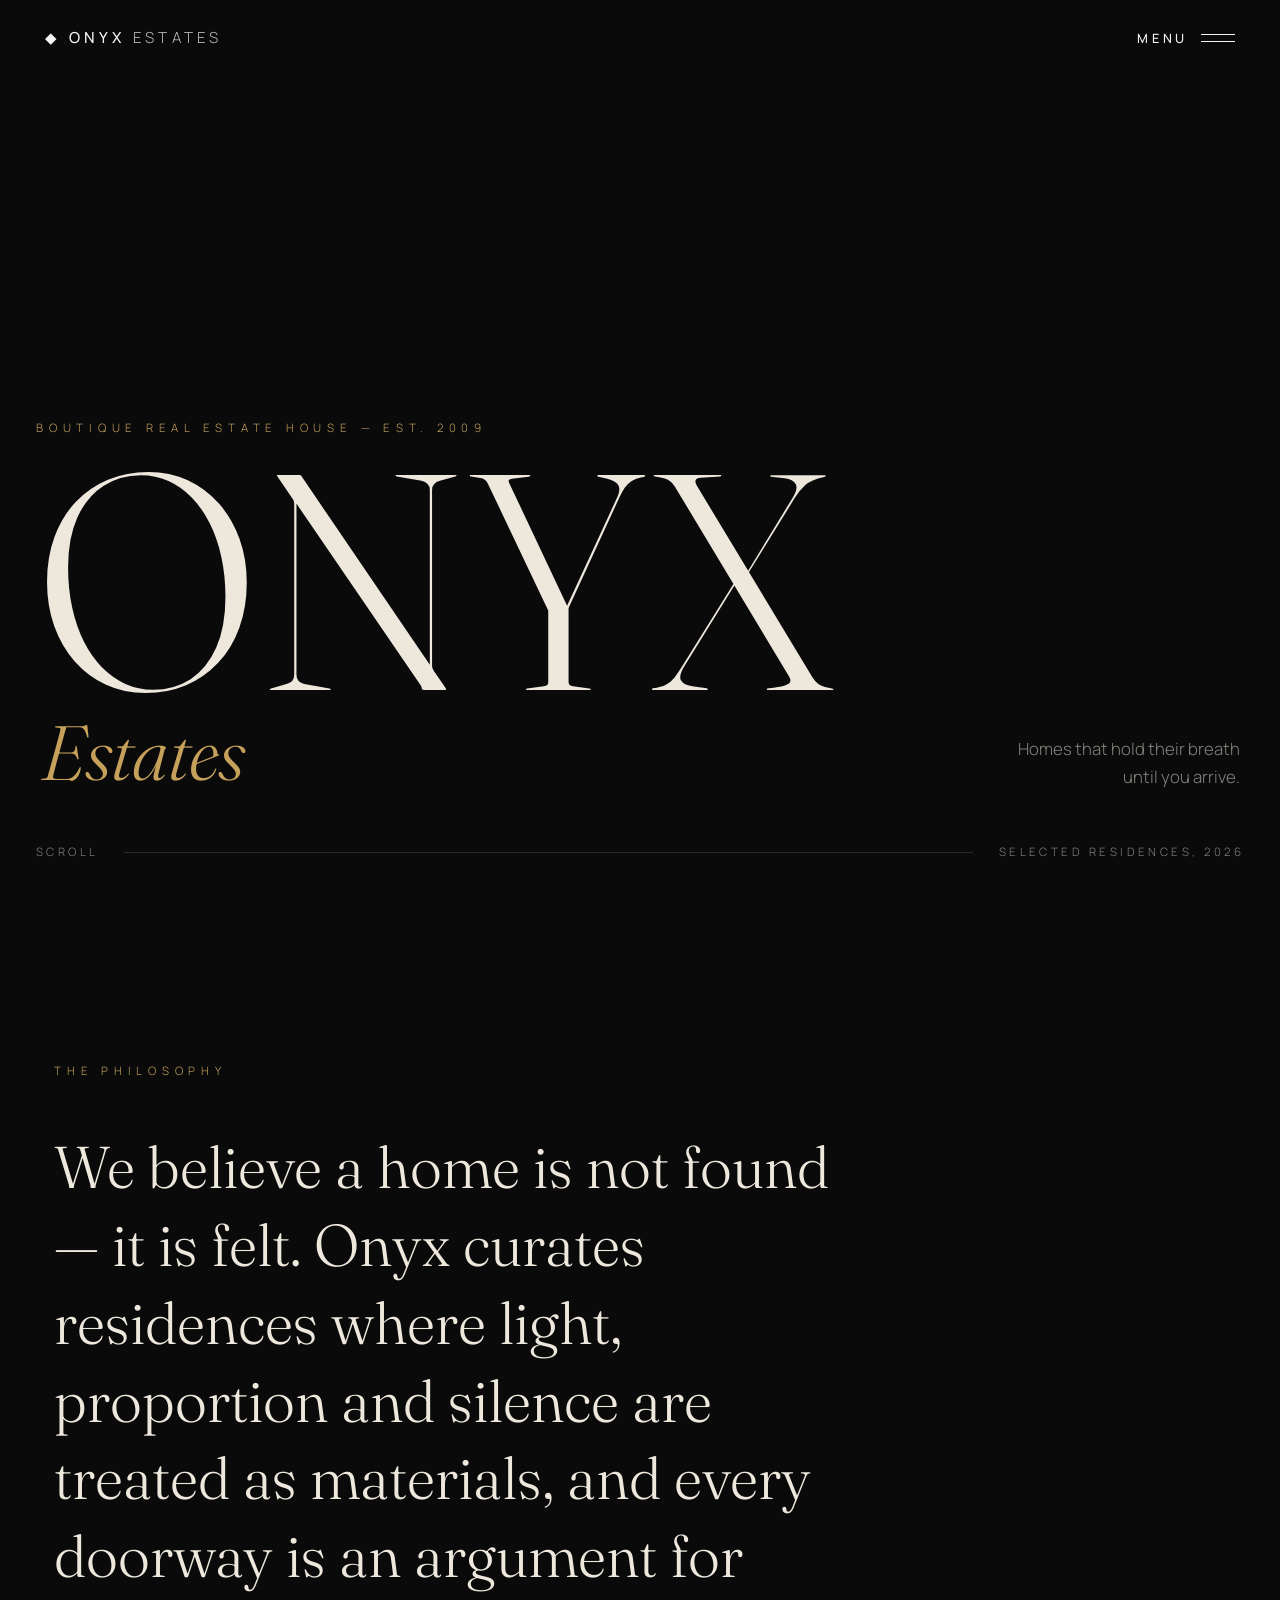
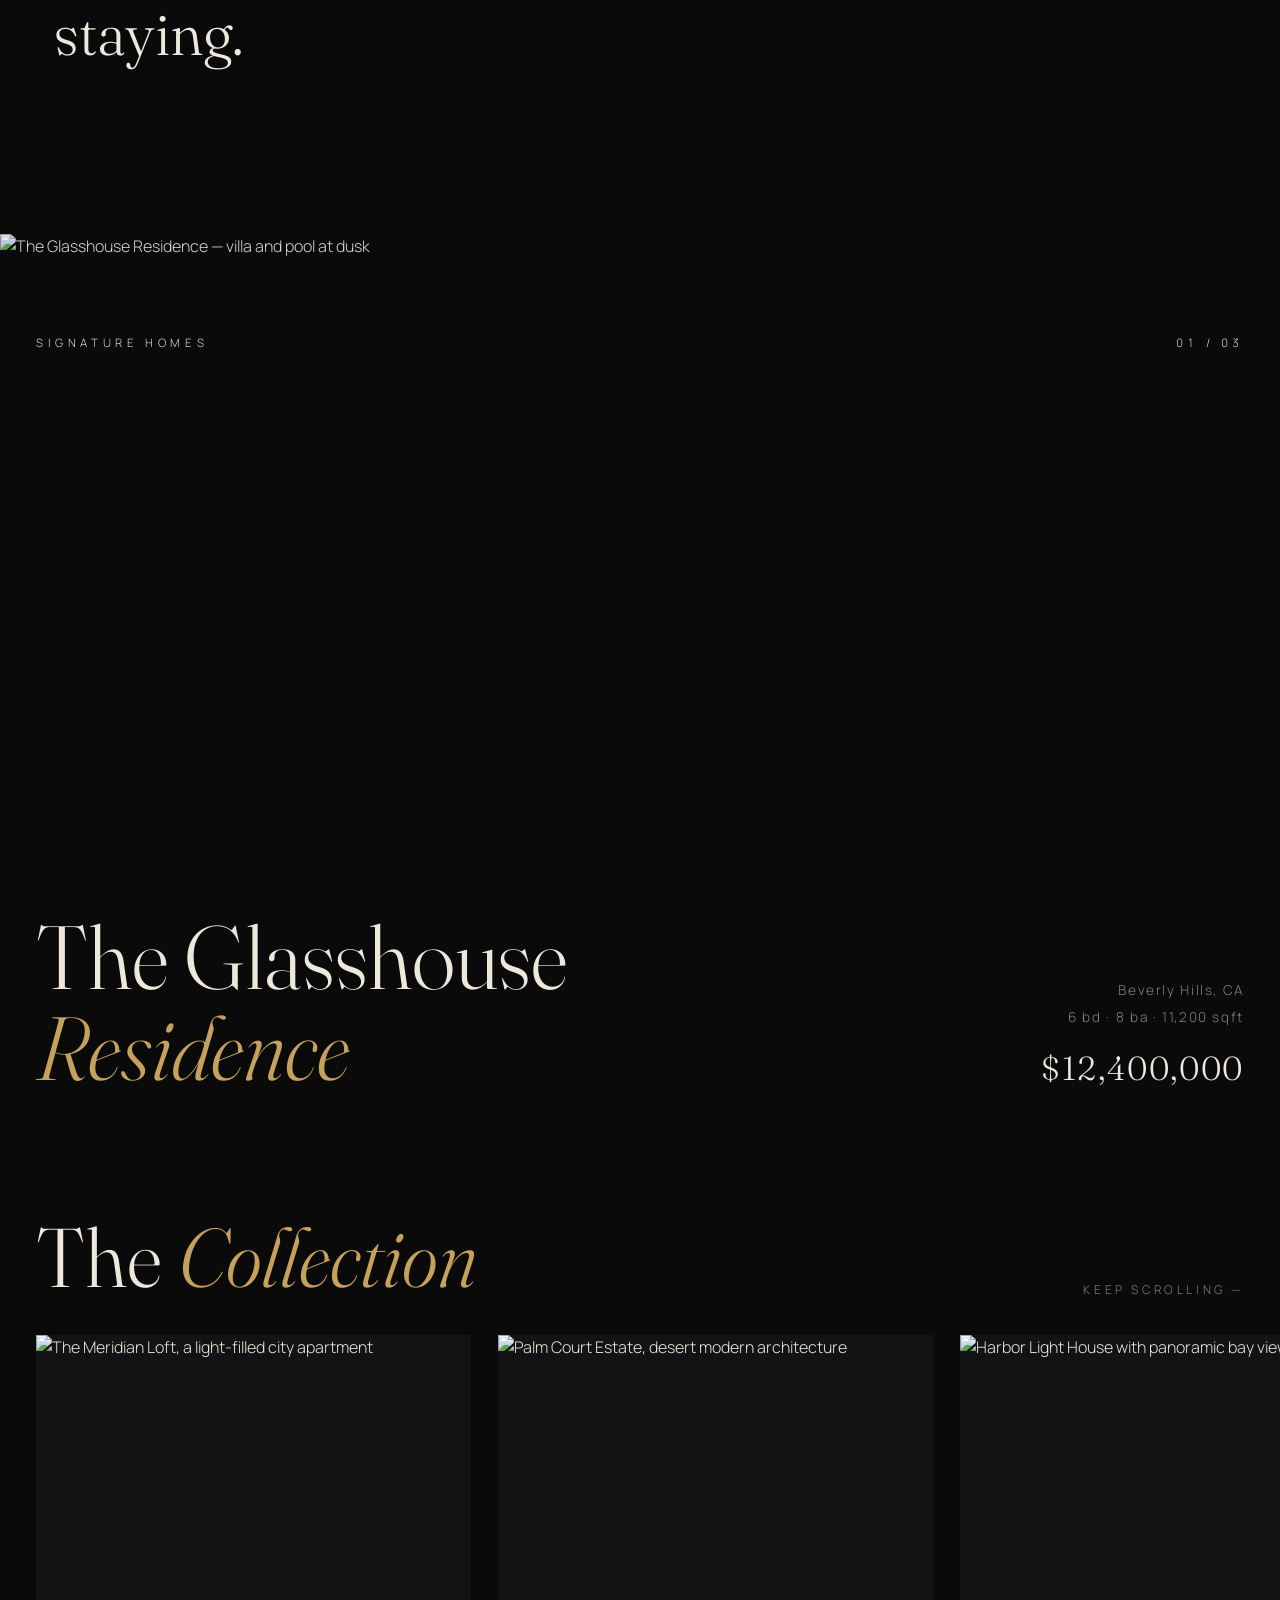
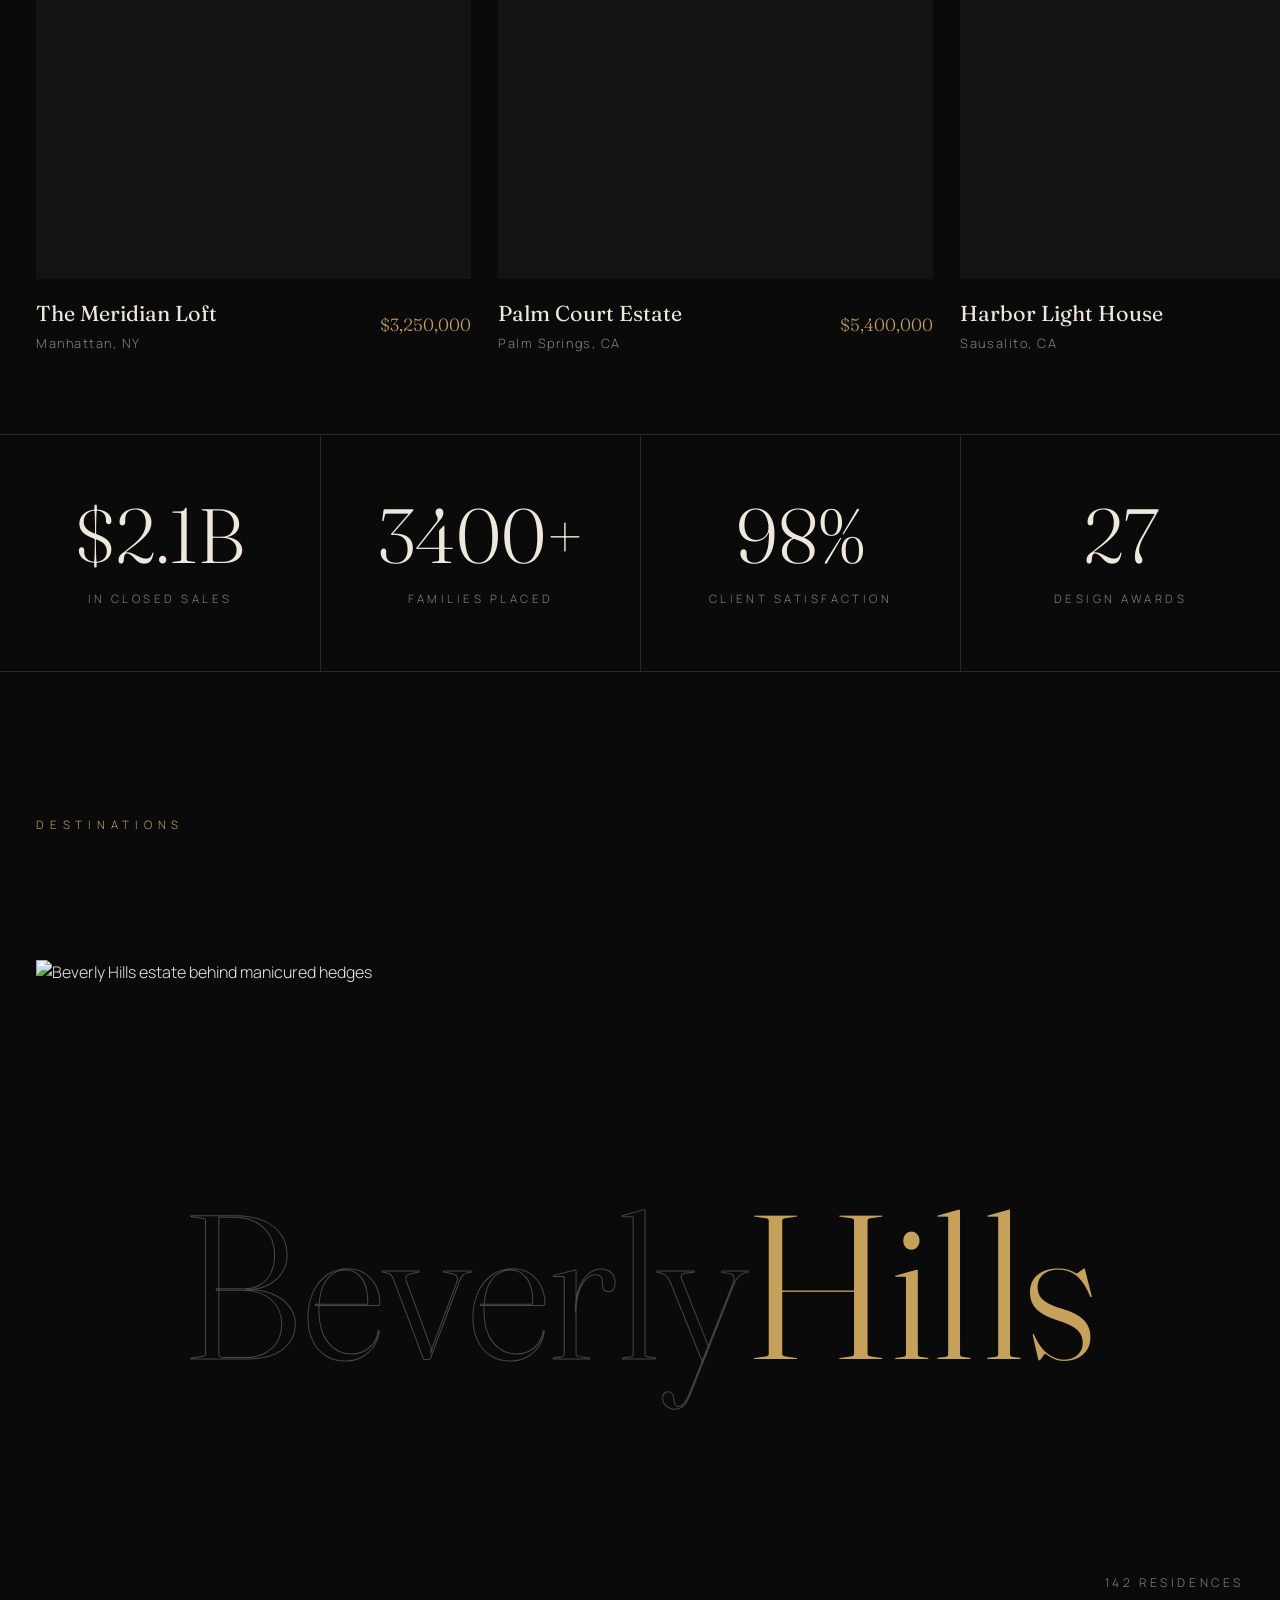
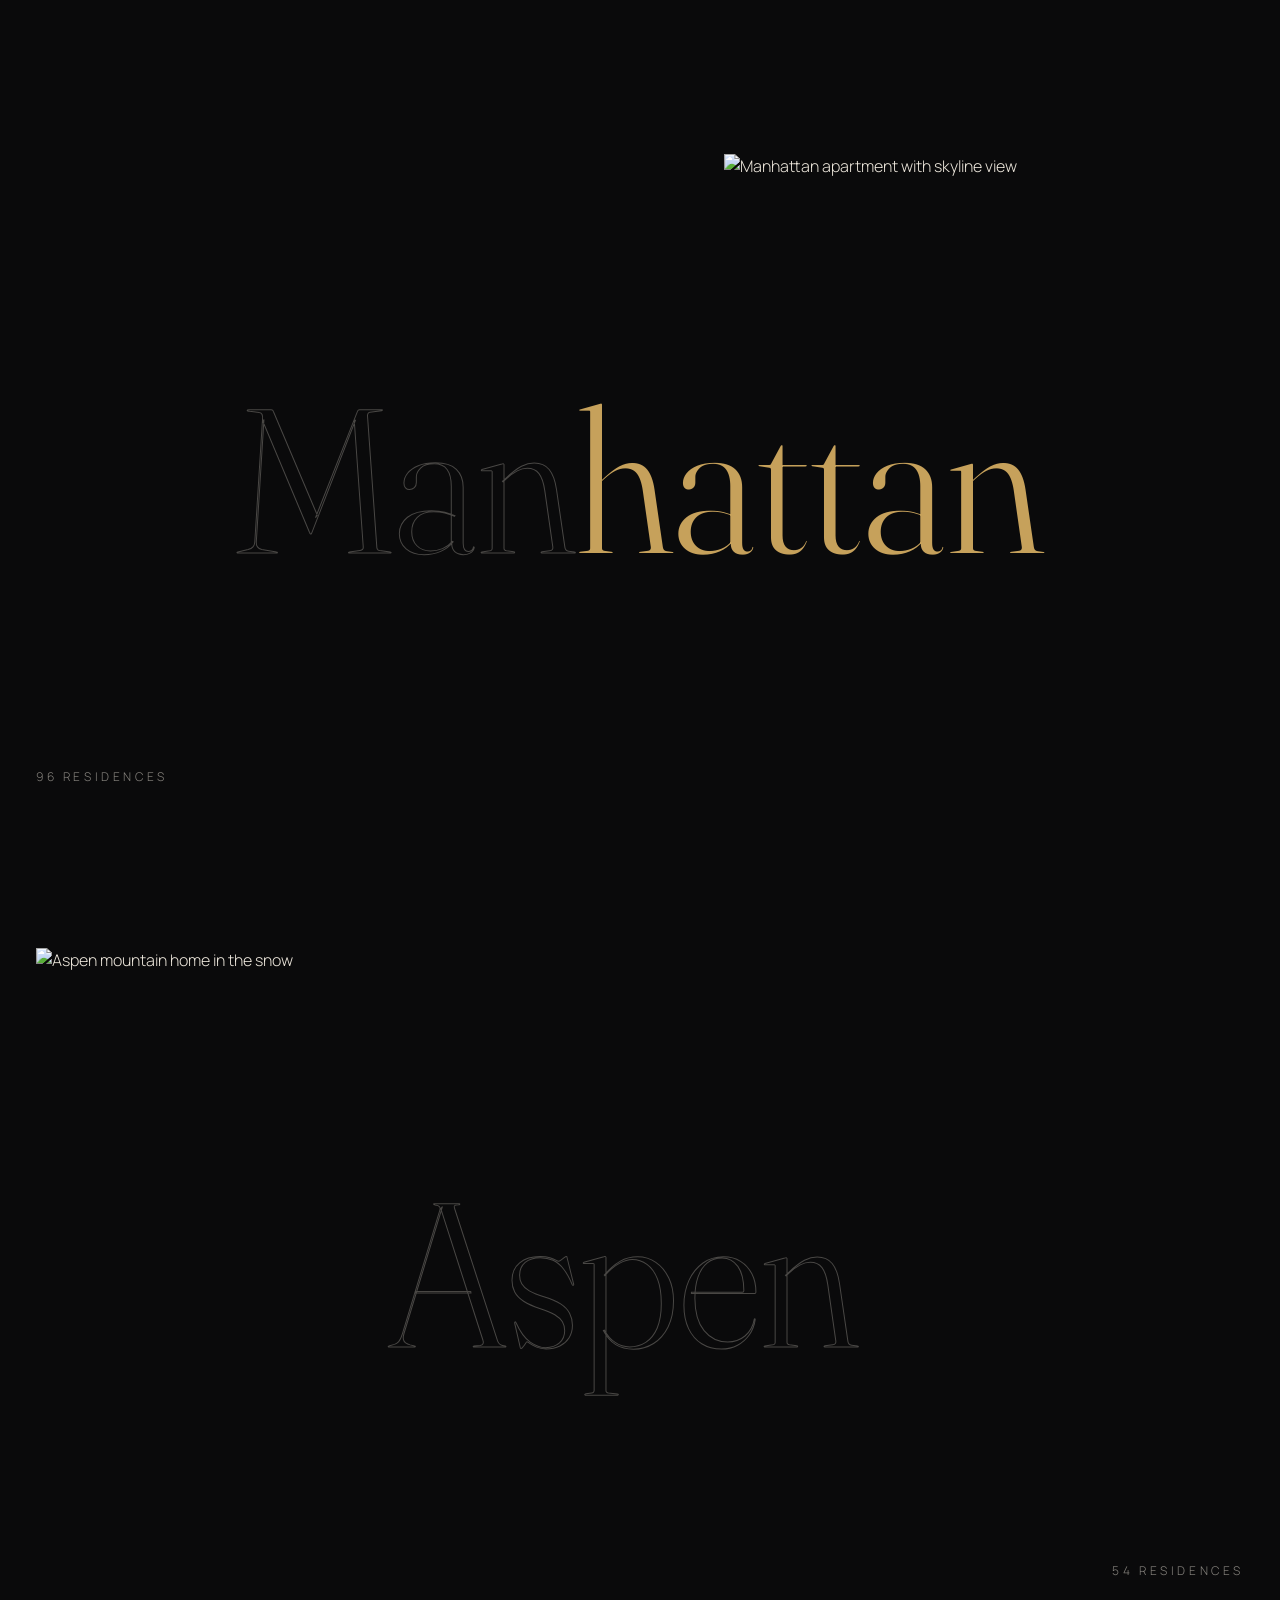
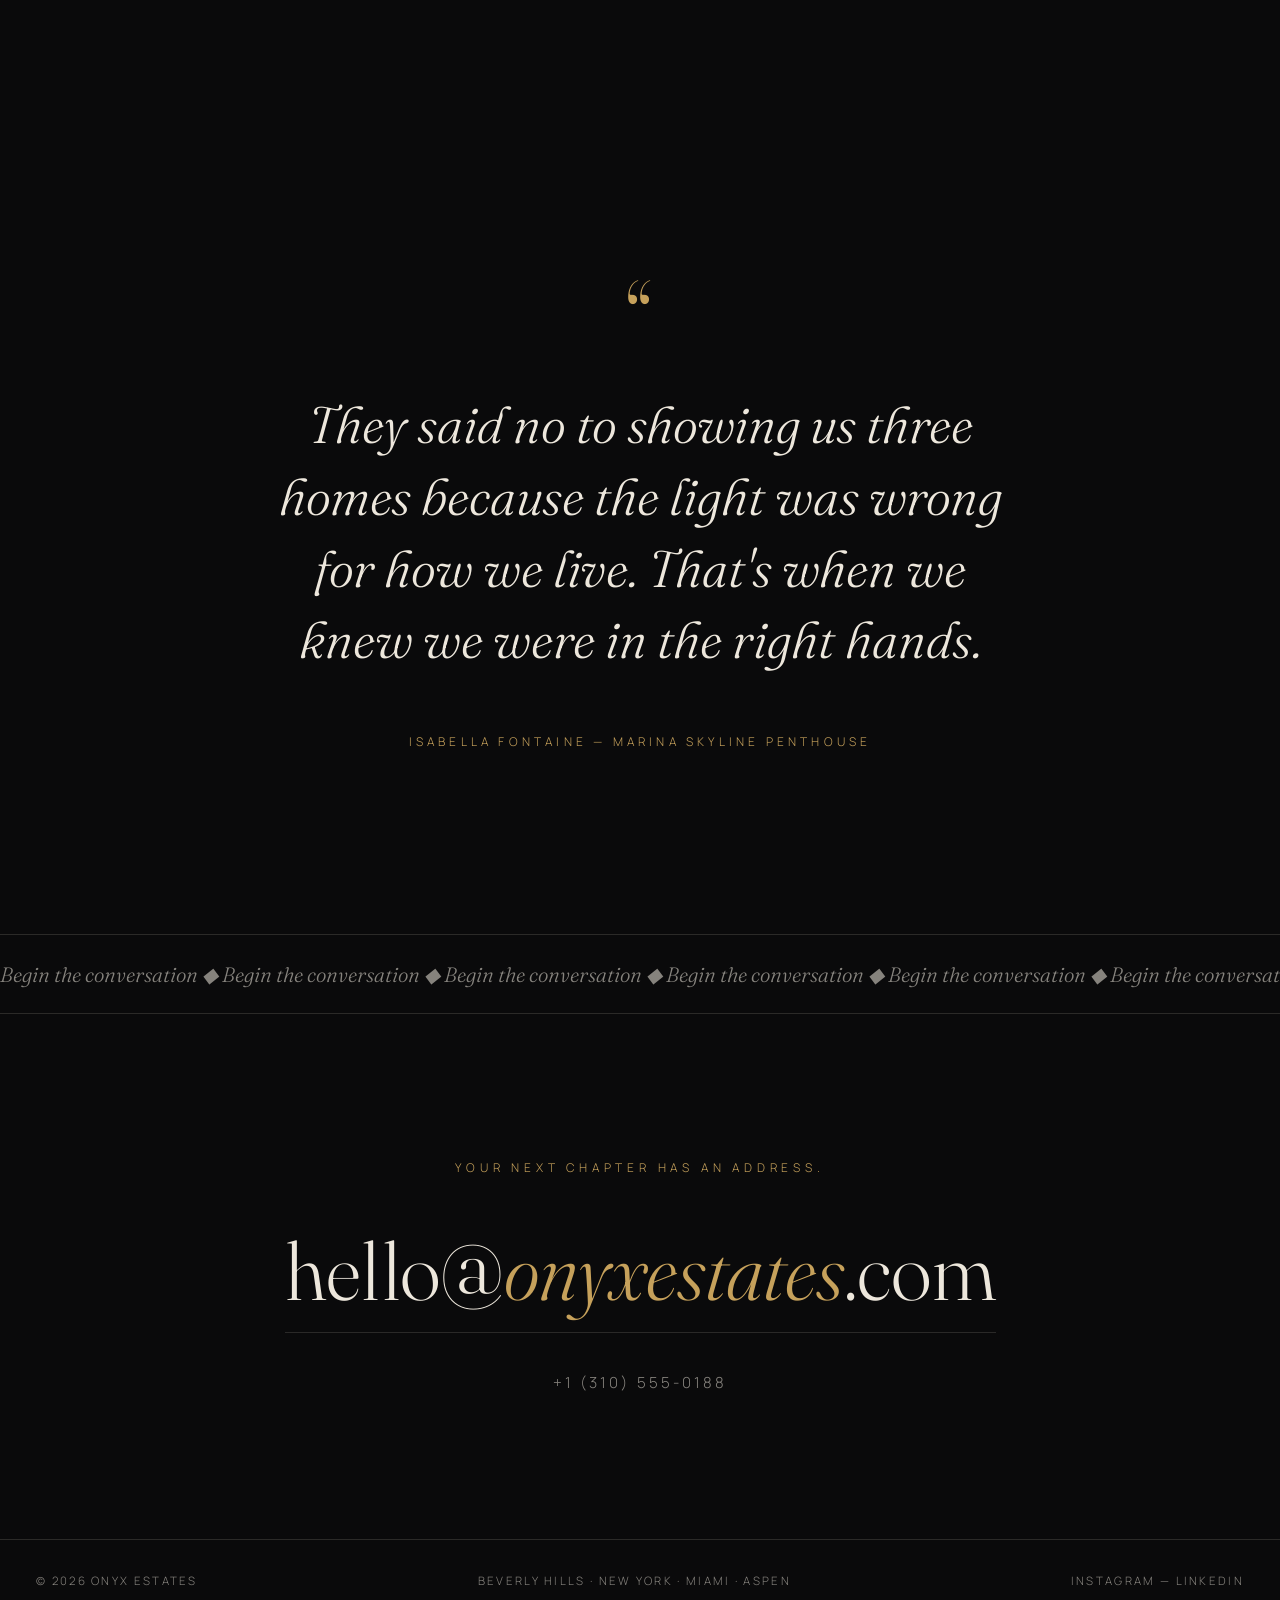
==== commit 124d7fab: "Rebuild as scroll-cinema experience with GSAP + Lenis Full redesign in the award-site style: Lenis s" ====
--- a/index.html
+++ b/index.html
@@ -4,11 +4,12 @@
   <meta charset="UTF-8" />
   <meta name="viewport" content="width=device-width, initial-scale=1.0" />
   <title>Onyx Estates — Where Architecture Meets Aspiration</title>
-  <meta name="description" content="Onyx Estates is a boutique real estate house curating the world's most extraordinary homes. Discover villas, penthouses and residences beyond the ordinary." />
+  <meta name="description" content="Onyx Estates is a boutique real estate house curating the world's most extraordinary homes." />
+  <script>document.documentElement.classList.add('js')</script>
 
   <link rel="preconnect" href="https://fonts.googleapis.com" />
   <link rel="preconnect" href="https://fonts.gstatic.com" crossorigin />
-  <link href="https://fonts.googleapis.com/css2?family=Fraunces:ital,opsz,wght@0,9..144,300;0,9..144,400;0,9..144,500;0,9..144,600;1,9..144,400&family=Manrope:wght@300;400;500;600;700&display=swap" rel="stylesheet" />
+  <link href="https://fonts.googleapis.com/css2?family=Fraunces:ital,opsz,wght@0,9..144,300;0,9..144,400;0,9..144,500;1,9..144,300;1,9..144,400&family=Manrope:wght@300;400;500;600&display=swap" rel="stylesheet" />
 
   <link rel="stylesheet" href="css/style.css" />
   <link rel="icon" href="data:image/svg+xml,<svg xmlns='http://www.w3.org/2000/svg' viewBox='0 0 100 100'><text y='.9em' font-size='90'>◆</text></svg>" />
@@ -16,558 +17,228 @@
 <body>
 
   <!-- ══════════ Preloader ══════════ -->
-  <div class="preloader" id="preloader" aria-hidden="true">
-    <div class="preloader__inner">
-      <span class="preloader__mark">◆</span>
-      <span class="preloader__word">ONYX&nbsp;ESTATES</span>
-      <span class="preloader__count" id="preloaderCount">0</span>
-    </div>
-    <div class="preloader__curtain"></div>
+  <div class="loader" id="loader" aria-hidden="true">
+    <div class="loader__row">
+      <span class="loader__brand">ONYX ESTATES</span>
+      <span class="loader__num" id="loaderNum">00</span>
+    </div>
   </div>
 
-  <!-- ══════════ Custom cursor ══════════ -->
-  <div class="cursor" id="cursorDot" aria-hidden="true"></div>
-  <div class="cursor-ring" id="cursorRing" aria-hidden="true"></div>
-
-  <!-- ══════════ Scroll progress ══════════ -->
-  <div class="scroll-progress" id="scrollProgress" aria-hidden="true"></div>
-
-  <!-- ══════════ Navigation ══════════ -->
-  <header class="nav" id="nav">
-    <div class="nav__inner container">
-      <a href="#top" class="nav__logo" data-magnetic>
-        <span class="nav__logo-mark">◆</span> ONYX<span class="nav__logo-thin">&nbsp;ESTATES</span>
-      </a>
-      <nav class="nav__links" id="navLinks" aria-label="Primary">
-        <a href="#properties" class="nav__link">Residences</a>
-        <a href="#about" class="nav__link">The House</a>
-        <a href="#neighborhoods" class="nav__link">Destinations</a>
-        <a href="#team" class="nav__link">Advisors</a>
-        <a href="#contact" class="nav__link">Contact</a>
-      </nav>
-      <a href="#contact" class="btn btn--gold nav__cta" data-magnetic>
-        <span>Book a Viewing</span>
-      </a>
-      <button class="nav__burger" id="navBurger" aria-label="Open menu" aria-expanded="false">
-        <span></span><span></span>
-      </button>
-    </div>
+  <!-- ══════════ Cursor ══════════ -->
+  <div class="cursor" id="cursor" aria-hidden="true"></div>
+
+  <!-- ══════════ Nav ══════════ -->
+  <header class="nav" id="navBar">
+    <a href="#top" class="nav__logo" data-scroll-to="#top">◆ ONYX <span>ESTATES</span></a>
+    <button class="nav__menu-btn" id="menuBtn" aria-expanded="false" aria-controls="menuOverlay">
+      <span class="nav__menu-label">Menu</span>
+      <span class="nav__menu-lines"><i></i><i></i></span>
+    </button>
   </header>
 
-  <!-- ══════════ Mobile menu ══════════ -->
-  <div class="mobile-menu" id="mobileMenu" aria-hidden="true">
-    <nav class="mobile-menu__links" aria-label="Mobile">
-      <a href="#properties" style="--i:0">Residences</a>
-      <a href="#about" style="--i:1">The House</a>
-      <a href="#neighborhoods" style="--i:2">Destinations</a>
-      <a href="#team" style="--i:3">Advisors</a>
-      <a href="#contact" style="--i:4">Contact</a>
+  <!-- ══════════ Menu overlay ══════════ -->
+  <div class="menu" id="menuOverlay" aria-hidden="true">
+    <nav class="menu__links" aria-label="Primary">
+      <a href="#showcase" data-scroll-to="#showcase"><em>01</em>Signature Homes</a>
+      <a href="#gallery" data-scroll-to="#gallery"><em>02</em>The Collection</a>
+      <a href="#destinations" data-scroll-to="#destinations"><em>03</em>Destinations</a>
+      <a href="#contact" data-scroll-to="#contact"><em>04</em>Contact</a>
     </nav>
-    <p class="mobile-menu__foot">hello@onyxestates.com · +1 (310) 555-0188</p>
+    <div class="menu__foot">
+      <span>hello@onyxestates.com</span>
+      <span>Beverly Hills · New York · Miami</span>
+    </div>
   </div>
 
   <main id="top">
 
     <!-- ══════════ Hero ══════════ -->
-    <section class="hero">
-      <div class="hero__media" data-parallax="0.25">
-        <img class="hero__img" src="https://images.unsplash.com/photo-1613490493576-7fde63acd811?q=80&w=2400&auto=format&fit=crop" alt="Modern luxury villa at dusk with warm interior lighting" />
-        <div class="hero__veil"></div>
-      </div>
-
-      <div class="hero__content container">
-        <p class="hero__kicker anim-fade" style="--d:.9s">Boutique Real Estate House · Est. 2009</p>
-        <h1 class="hero__title">
-          <span class="line"><span class="line__inner" style="--d:1.0s">Where architecture</span></span>
-          <span class="line"><span class="line__inner line__inner--italic" style="--d:1.12s">meets aspiration.</span></span>
+    <section class="hero" id="hero">
+      <div class="hero__media">
+        <img class="hero__img" src="https://images.unsplash.com/photo-1613490493576-7fde63acd811?q=80&w=2400&auto=format&fit=crop" alt="Modern luxury villa at dusk, glowing from within" />
+      </div>
+      <div class="hero__veil"></div>
+
+      <div class="hero__body">
+        <p class="hero__eyebrow" data-hero-fade>Boutique Real Estate House — Est. 2009</p>
+        <h1 class="hero__title" aria-label="ONYX">
+          <span class="hero__word" data-split-chars>ONYX</span>
         </h1>
-        <p class="hero__sub anim-fade" style="--d:1.4s">
-          We curate the world's most extraordinary homes — villas, penthouses and
-          residences chosen for the way they make you feel the moment you step inside.
+        <div class="hero__row">
+          <p class="hero__estates" data-hero-fade><em>Estates</em></p>
+          <p class="hero__sub" data-hero-fade>Homes that hold their breath<br />until you arrive.</p>
+        </div>
+      </div>
+
+      <div class="hero__foot" data-hero-fade>
+        <span>Scroll</span>
+        <span class="hero__foot-line"></span>
+        <span>Selected residences, 2026</span>
+      </div>
+    </section>
+
+    <!-- ══════════ Manifesto ══════════ -->
+    <section class="manifesto">
+      <div class="manifesto__pin">
+        <p class="manifesto__kicker">The Philosophy</p>
+        <p class="manifesto__text" id="manifestoText">
+          We believe a home is not found — it is felt. Onyx curates residences where
+          light, proportion and silence are treated as materials, and every doorway
+          is an argument for staying.
         </p>
-        <div class="hero__actions anim-fade" style="--d:1.55s">
-          <a href="#properties" class="btn btn--gold" data-magnetic><span>Explore Residences</span></a>
-          <a href="#about" class="btn btn--ghost" data-magnetic><span>Our Story</span></a>
+      </div>
+    </section>
+
+    <!-- ══════════ Signature showcase (pinned) ══════════ -->
+    <section class="showcase" id="showcase">
+      <div class="showcase__stage">
+        <header class="showcase__head">
+          <span class="showcase__label">Signature Homes</span>
+          <span class="showcase__count"><span id="showcaseIndex">01</span> / 03</span>
+        </header>
+
+        <article class="slide is-first" data-slide>
+          <div class="slide__media"><img src="https://images.unsplash.com/photo-1600596542815-ffad4c1539a9?q=80&w=2000&auto=format&fit=crop" alt="The Glasshouse Residence — villa and pool at dusk" /></div>
+          <div class="slide__info">
+            <h2 class="slide__name">The Glasshouse<br /><em>Residence</em></h2>
+            <div class="slide__meta">
+              <span>Beverly Hills, CA</span>
+              <span>6 bd · 8 ba · 11,200 sqft</span>
+              <span class="slide__price">$12,400,000</span>
+            </div>
+          </div>
+        </article>
+
+        <article class="slide" data-slide>
+          <div class="slide__media"><img src="https://images.unsplash.com/photo-1512917774080-9991f1c4c750?q=80&w=2000&auto=format&fit=crop" alt="Marina Skyline Penthouse overlooking the water" /></div>
+          <div class="slide__info">
+            <h2 class="slide__name">Marina Skyline<br /><em>Penthouse</em></h2>
+            <div class="slide__meta">
+              <span>Miami Beach, FL</span>
+              <span>4 bd · 5 ba · 6,800 sqft</span>
+              <span class="slide__price">$8,750,000</span>
+            </div>
+          </div>
+        </article>
+
+        <article class="slide" data-slide>
+          <div class="slide__media"><img src="https://images.unsplash.com/photo-1600585154340-be6161a56a0c?q=80&w=2000&auto=format&fit=crop" alt="Cedar and Stone Retreat, an alpine estate" /></div>
+          <div class="slide__info">
+            <h2 class="slide__name">Cedar &amp; Stone<br /><em>Retreat</em></h2>
+            <div class="slide__meta">
+              <span>Aspen, CO</span>
+              <span>5 bd · 6 ba · 7,400 sqft</span>
+              <span class="slide__price">$6,900,000</span>
+            </div>
+          </div>
+        </article>
+      </div>
+    </section>
+
+    <!-- ══════════ Horizontal collection ══════════ -->
+    <section class="hgal" id="gallery">
+      <div class="hgal__stage">
+        <div class="hgal__head">
+          <h2 class="hgal__title">The <em>Collection</em></h2>
+          <p class="hgal__hint">Keep scrolling —</p>
         </div>
-      </div>
-
-      <!-- Search panel -->
-      <div class="hero__search anim-fade" style="--d:1.75s">
-        <form class="search container" onsubmit="return false" aria-label="Property search">
-          <div class="search__field">
-            <label for="sLoc">Location</label>
-            <select id="sLoc">
-              <option>Anywhere</option><option>Beverly Hills</option><option>Manhattan</option>
-              <option>Miami Beach</option><option>Aspen</option><option>Palm Springs</option>
-            </select>
-          </div>
-          <div class="search__field">
-            <label for="sType">Property Type</label>
-            <select id="sType">
-              <option>All types</option><option>Villa</option><option>Penthouse</option>
-              <option>Apartment</option><option>House</option>
-            </select>
-          </div>
-          <div class="search__field">
-            <label for="sPrice">Price Range</label>
-            <select id="sPrice">
-              <option>Any price</option><option>$1M – $5M</option>
-              <option>$5M – $10M</option><option>$10M+</option>
-            </select>
-          </div>
-          <button class="btn btn--gold search__btn" data-magnetic type="submit"><span>Search</span></button>
-        </form>
-      </div>
-
-      <div class="hero__scrollcue anim-fade" style="--d:2s" aria-hidden="true">
-        <span></span>
+        <div class="hgal__track" id="hgalTrack">
+          <article class="hcard" data-skew>
+            <div class="hcard__media"><img src="https://images.unsplash.com/photo-1502672260266-1c1ef2d93688?q=80&w=1200&auto=format&fit=crop" alt="The Meridian Loft, a light-filled city apartment" /></div>
+            <div class="hcard__body"><h3>The Meridian Loft</h3><p>Manhattan, NY</p><span>$3,250,000</span></div>
+          </article>
+          <article class="hcard" data-skew>
+            <div class="hcard__media"><img src="https://images.unsplash.com/photo-1580587771525-78b9dba3b914?q=80&w=1200&auto=format&fit=crop" alt="Palm Court Estate, desert modern architecture" /></div>
+            <div class="hcard__body"><h3>Palm Court Estate</h3><p>Palm Springs, CA</p><span>$5,400,000</span></div>
+          </article>
+          <article class="hcard" data-skew>
+            <div class="hcard__media"><img src="https://images.unsplash.com/photo-1494526585095-c41746248156?q=80&w=1200&auto=format&fit=crop" alt="Harbor Light House with panoramic bay views" /></div>
+            <div class="hcard__body"><h3>Harbor Light House</h3><p>Sausalito, CA</p><span>$4,150,000</span></div>
+          </article>
+          <article class="hcard" data-skew>
+            <div class="hcard__media"><img src="https://images.unsplash.com/photo-1583608205776-bfd35f0d9f83?q=80&w=1200&auto=format&fit=crop" alt="Villa with turquoise pool under palm trees" /></div>
+            <div class="hcard__body"><h3>The Amalfi Terrace</h3><p>Miami Beach, FL</p><span>$7,900,000</span></div>
+          </article>
+          <article class="hcard" data-skew>
+            <div class="hcard__media"><img src="https://images.unsplash.com/photo-1600607687939-ce8a6c25118c?q=80&w=1200&auto=format&fit=crop" alt="Sculptural double-height living room" /></div>
+            <div class="hcard__body"><h3>Noir Penthouse</h3><p>West Hollywood, CA</p><span>$9,300,000</span></div>
+          </article>
+          <div class="hcard hcard--cta">
+            <a href="#contact" data-scroll-to="#contact"><span>Request the<br />full portfolio</span><i>→</i></a>
+          </div>
+        </div>
+        <div class="hgal__progress"><span id="hgalBar"></span></div>
       </div>
     </section>
 
     <!-- ══════════ Stats ══════════ -->
     <section class="stats">
-      <div class="container stats__grid">
-        <div class="stat" data-reveal>
-          <span class="stat__num"><span data-counter="2.1" data-decimals="1">0</span>B</span>
-          <span class="stat__label">Dollars in closed sales</span>
-        </div>
-        <div class="stat" data-reveal style="--rd:.1s">
-          <span class="stat__num"><span data-counter="3400">0</span>+</span>
-          <span class="stat__label">Families placed in homes</span>
-        </div>
-        <div class="stat" data-reveal style="--rd:.2s">
-          <span class="stat__num"><span data-counter="98">0</span>%</span>
-          <span class="stat__label">Client satisfaction rate</span>
-        </div>
-        <div class="stat" data-reveal style="--rd:.3s">
-          <span class="stat__num"><span data-counter="27">0</span></span>
-          <span class="stat__label">International design awards</span>
-        </div>
-      </div>
-    </section>
-
-    <!-- ══════════ Marquee ══════════ -->
-    <div class="marquee" aria-hidden="true">
-      <div class="marquee__track">
-        <span>Beverly Hills ◆ Manhattan ◆ Miami Beach ◆ Aspen ◆ Palm Springs ◆ Sausalito ◆ Lake Como ◆ Saint-Tropez ◆&nbsp;</span>
-        <span>Beverly Hills ◆ Manhattan ◆ Miami Beach ◆ Aspen ◆ Palm Springs ◆ Sausalito ◆ Lake Como ◆ Saint-Tropez ◆&nbsp;</span>
-      </div>
-    </div>
-
-    <!-- ══════════ Properties ══════════ -->
-    <section class="section properties" id="properties">
-      <div class="container">
-        <div class="section__head">
-          <div>
-            <p class="section__kicker" data-reveal>Curated Portfolio</p>
-            <h2 class="section__title" data-reveal style="--rd:.08s">Residences of <em>distinction</em></h2>
-          </div>
-          <p class="section__lede" data-reveal style="--rd:.16s">
-            Every home in our portfolio is walked, vetted and photographed by our own
-            advisors. If it isn't remarkable, it isn't listed.
-          </p>
-        </div>
-
-        <div class="filters" data-reveal role="tablist" aria-label="Filter properties">
-          <button class="filter is-active" data-filter="all">All</button>
-          <button class="filter" data-filter="villa">Villas</button>
-          <button class="filter" data-filter="penthouse">Penthouses</button>
-          <button class="filter" data-filter="apartment">Apartments</button>
-          <button class="filter" data-filter="house">Houses</button>
-        </div>
-
-        <div class="cards" id="cardsGrid">
-
-          <article class="card" data-category="villa" data-reveal data-tilt>
-            <div class="card__media">
-              <img loading="lazy" src="https://images.unsplash.com/photo-1600596542815-ffad4c1539a9?q=80&w=1200&auto=format&fit=crop" alt="The Glasshouse Residence — modern villa with pool at dusk" />
-              <span class="card__tag">Featured</span>
-              <button class="card__fav" aria-label="Save to favourites">♡</button>
-            </div>
-            <div class="card__body">
-              <div class="card__topline">
-                <span class="card__price">$12,400,000</span>
-                <span class="card__type">Villa</span>
-              </div>
-              <h3 class="card__name">The Glasshouse Residence</h3>
-              <p class="card__loc">◆ Beverly Hills, California</p>
-              <div class="card__meta">
-                <span>6 Beds</span><span>8 Baths</span><span>11,200 sqft</span>
-              </div>
-            </div>
-          </article>
-
-          <article class="card" data-category="penthouse" data-reveal data-tilt style="--rd:.08s">
-            <div class="card__media">
-              <img loading="lazy" src="https://images.unsplash.com/photo-1512917774080-9991f1c4c750?q=80&w=1200&auto=format&fit=crop" alt="Marina Skyline Penthouse — glass residence overlooking the water" />
-              <span class="card__tag card__tag--new">New</span>
-              <button class="card__fav" aria-label="Save to favourites">♡</button>
-            </div>
-            <div class="card__body">
-              <div class="card__topline">
-                <span class="card__price">$8,750,000</span>
-                <span class="card__type">Penthouse</span>
-              </div>
-              <h3 class="card__name">Marina Skyline Penthouse</h3>
-              <p class="card__loc">◆ Miami Beach, Florida</p>
-              <div class="card__meta">
-                <span>4 Beds</span><span>5 Baths</span><span>6,800 sqft</span>
-              </div>
-            </div>
-          </article>
-
-          <article class="card" data-category="villa" data-reveal data-tilt style="--rd:.16s">
-            <div class="card__media">
-              <img loading="lazy" src="https://images.unsplash.com/photo-1600585154340-be6161a56a0c?q=80&w=1200&auto=format&fit=crop" alt="Cedar and Stone Retreat — alpine estate with timber facade" />
-              <button class="card__fav" aria-label="Save to favourites">♡</button>
-            </div>
-            <div class="card__body">
-              <div class="card__topline">
-                <span class="card__price">$6,900,000</span>
-                <span class="card__type">Villa</span>
-              </div>
-              <h3 class="card__name">Cedar &amp; Stone Retreat</h3>
-              <p class="card__loc">◆ Aspen, Colorado</p>
-              <div class="card__meta">
-                <span>5 Beds</span><span>6 Baths</span><span>7,400 sqft</span>
-              </div>
-            </div>
-          </article>
-
-          <article class="card" data-category="apartment" data-reveal data-tilt>
-            <div class="card__media">
-              <img loading="lazy" src="https://images.unsplash.com/photo-1502672260266-1c1ef2d93688?q=80&w=1200&auto=format&fit=crop" alt="The Meridian Loft — light-filled city apartment" />
-              <button class="card__fav" aria-label="Save to favourites">♡</button>
-            </div>
-            <div class="card__body">
-              <div class="card__topline">
-                <span class="card__price">$3,250,000</span>
-                <span class="card__type">Apartment</span>
-              </div>
-              <h3 class="card__name">The Meridian Loft</h3>
-              <p class="card__loc">◆ Manhattan, New York</p>
-              <div class="card__meta">
-                <span>2 Beds</span><span>3 Baths</span><span>2,900 sqft</span>
-              </div>
-            </div>
-          </article>
-
-          <article class="card" data-category="villa" data-reveal data-tilt style="--rd:.08s">
-            <div class="card__media">
-              <img loading="lazy" src="https://images.unsplash.com/photo-1580587771525-78b9dba3b914?q=80&w=1200&auto=format&fit=crop" alt="Palm Court Estate — desert modern home with clean lines" />
-              <span class="card__tag">Featured</span>
-              <button class="card__fav" aria-label="Save to favourites">♡</button>
-            </div>
-            <div class="card__body">
-              <div class="card__topline">
-                <span class="card__price">$5,400,000</span>
-                <span class="card__type">Villa</span>
-              </div>
-              <h3 class="card__name">Palm Court Estate</h3>
-              <p class="card__loc">◆ Palm Springs, California</p>
-              <div class="card__meta">
-                <span>4 Beds</span><span>5 Baths</span><span>6,100 sqft</span>
-              </div>
-            </div>
-          </article>
-
-          <article class="card" data-category="house" data-reveal data-tilt style="--rd:.16s">
-            <div class="card__media">
-              <img loading="lazy" src="https://images.unsplash.com/photo-1494526585095-c41746248156?q=80&w=1200&auto=format&fit=crop" alt="Harbor Light House — coastal home with panoramic bay views" />
-              <span class="card__tag card__tag--new">New</span>
-              <button class="card__fav" aria-label="Save to favourites">♡</button>
-            </div>
-            <div class="card__body">
-              <div class="card__topline">
-                <span class="card__price">$4,150,000</span>
-                <span class="card__type">House</span>
-              </div>
-              <h3 class="card__name">Harbor Light House</h3>
-              <p class="card__loc">◆ Sausalito, California</p>
-              <div class="card__meta">
-                <span>3 Beds</span><span>4 Baths</span><span>3,800 sqft</span>
-              </div>
-            </div>
-          </article>
-
-        </div>
-
-        <div class="properties__more" data-reveal>
-          <a href="#contact" class="btn btn--dark" data-magnetic><span>Request the Full Portfolio</span></a>
-        </div>
-      </div>
-    </section>
-
-    <!-- ══════════ About ══════════ -->
-    <section class="section about" id="about">
-      <div class="container about__grid">
-        <div class="about__media" data-reveal>
-          <div class="about__img-wrap" data-parallax="0.12">
-            <img loading="lazy" src="https://images.unsplash.com/photo-1600607687939-ce8a6c25118c?q=80&w=1400&auto=format&fit=crop" alt="Sunlit double-height living room with sculptural staircase" />
-          </div>
-          <div class="about__badge" data-reveal style="--rd:.3s">
-            <span class="about__badge-num">17</span>
-            <span class="about__badge-txt">Years of quiet excellence</span>
-          </div>
-        </div>
-        <div class="about__copy">
-          <p class="section__kicker" data-reveal>The House</p>
-          <h2 class="section__title" data-reveal style="--rd:.08s">We don't sell square footage. <em>We place lives.</em></h2>
-          <p data-reveal style="--rd:.16s">
-            Onyx Estates was founded on a simple refusal: that finding a home should ever
-            feel transactional. Seventeen years later, we remain deliberately small — a
-            house of twelve advisors, each carrying a portfolio they know street by
-            street, door by door.
-          </p>
-          <ul class="about__list">
-            <li data-reveal style="--rd:.22s">
-              <span class="about__list-mark">01</span>
-              <div><strong>Private, off-market access</strong><p>Over half our placements never reach a public listing. Our clients see them first.</p></div>
-            </li>
-            <li data-reveal style="--rd:.3s">
-              <span class="about__list-mark">02</span>
-              <div><strong>One advisor, start to finish</strong><p>No hand-offs, no call centres. The person who opens the first door signs the last page with you.</p></div>
-            </li>
-            <li data-reveal style="--rd:.38s">
-              <span class="about__list-mark">03</span>
-              <div><strong>Architecture-first curation</strong><p>We walk every property before we list it. Light, proportion and craft are non-negotiable.</p></div>
-            </li>
-          </ul>
-          <a href="#team" class="btn btn--dark" data-reveal data-magnetic style="--rd:.46s"><span>Meet the Advisors</span></a>
-        </div>
-      </div>
-    </section>
-
-    <!-- ══════════ Neighborhoods ══════════ -->
-    <section class="section hoods" id="neighborhoods">
-      <div class="container">
-        <div class="section__head">
-          <div>
-            <p class="section__kicker" data-reveal>Destinations</p>
-            <h2 class="section__title" data-reveal style="--rd:.08s">Places worth <em>belonging to</em></h2>
-          </div>
-          <p class="section__lede" data-reveal style="--rd:.16s">
-            Four flagship markets, each with a dedicated advisory desk and a portfolio
-            of homes you won't find anywhere else.
-          </p>
-        </div>
-        <div class="hoods__grid">
-          <a href="#contact" class="hood" data-reveal>
-            <img loading="lazy" src="https://images.unsplash.com/photo-1600047509807-ba8f99d2cdde?q=80&w=1000&auto=format&fit=crop" alt="Beverly Hills estate behind manicured hedges" />
-            <div class="hood__overlay">
-              <h3>Beverly Hills</h3>
-              <p>142 residences</p>
-              <span class="hood__arrow">→</span>
-            </div>
-          </a>
-          <a href="#contact" class="hood" data-reveal style="--rd:.08s">
-            <img loading="lazy" src="https://images.unsplash.com/photo-1560448204-e02f11c3d0e2?q=80&w=1000&auto=format&fit=crop" alt="Manhattan apartment interior with skyline view" />
-            <div class="hood__overlay">
-              <h3>Manhattan</h3>
-              <p>96 residences</p>
-              <span class="hood__arrow">→</span>
-            </div>
-          </a>
-          <a href="#contact" class="hood" data-reveal style="--rd:.16s">
-            <img loading="lazy" src="https://images.unsplash.com/photo-1583608205776-bfd35f0d9f83?q=80&w=1000&auto=format&fit=crop" alt="Miami Beach villa with turquoise pool" />
-            <div class="hood__overlay">
-              <h3>Miami Beach</h3>
-              <p>78 residences</p>
-              <span class="hood__arrow">→</span>
-            </div>
-          </a>
-          <a href="#contact" class="hood" data-reveal style="--rd:.24s">
-            <img loading="lazy" src="https://images.unsplash.com/photo-1600585154526-990dced4db0d?q=80&w=1000&auto=format&fit=crop" alt="Aspen mountain home in the snow" />
-            <div class="hood__overlay">
-              <h3>Aspen</h3>
-              <p>54 residences</p>
-              <span class="hood__arrow">→</span>
-            </div>
-          </a>
-        </div>
-      </div>
-    </section>
-
-    <!-- ══════════ Process ══════════ -->
-    <section class="section process">
-      <div class="container">
-        <div class="section__head">
-          <div>
-            <p class="section__kicker" data-reveal>The Journey</p>
-            <h2 class="section__title" data-reveal style="--rd:.08s">Four steps. <em>Zero friction.</em></h2>
-          </div>
-        </div>
-        <div class="process__grid">
-          <div class="step" data-reveal>
-            <span class="step__num">01</span>
-            <h3>Discover</h3>
-            <p>A private consultation to understand how you live — then a shortlist drawn from listed and off-market homes.</p>
-          </div>
-          <div class="step" data-reveal style="--rd:.1s">
-            <span class="step__num">02</span>
-            <h3>Experience</h3>
-            <p>Unhurried private viewings, at golden hour if you like. We believe a home should be met, not toured.</p>
-          </div>
-          <div class="step" data-reveal style="--rd:.2s">
-            <span class="step__num">03</span>
-            <h3>Secure</h3>
-            <p>Negotiation, diligence and paperwork handled by your advisor and our in-house counsel. You stay informed, never burdened.</p>
-          </div>
-          <div class="step" data-reveal style="--rd:.3s">
-            <span class="step__num">04</span>
-            <h3>Arrive</h3>
-            <p>Keys in hand — plus introductions to architects, designers and staff who can make the house entirely yours.</p>
-          </div>
-        </div>
-      </div>
-    </section>
-
-    <!-- ══════════ Testimonials ══════════ -->
-    <section class="section quotes">
-      <div class="container">
-        <p class="section__kicker section__kicker--center" data-reveal>Client Words</p>
-        <div class="quotes__slider" data-reveal style="--rd:.1s">
-          <div class="quotes__track" id="quotesTrack">
-            <blockquote class="quote">
-              <p>“Our advisor found us a house that had never been listed — and negotiated it while we were still on the plane home. I've never seen service like it, in any industry.”</p>
-              <footer><strong>Amara &amp; David Chen</strong><span>The Glasshouse Residence, Beverly Hills</span></footer>
-            </blockquote>
-            <blockquote class="quote">
-              <p>“They said no to showing us three homes because ‘the light was wrong for how you live.’ That's when we knew we were in the right hands.”</p>
-              <footer><strong>Isabella Fontaine</strong><span>Marina Skyline Penthouse, Miami Beach</span></footer>
-            </blockquote>
-            <blockquote class="quote">
-              <p>“From first call to keys: forty-one days, one advisor, zero stress. Onyx made the largest purchase of our lives feel like the easiest.”</p>
-              <footer><strong>Marcus Oyelaran</strong><span>Harbor Light House, Sausalito</span></footer>
-            </blockquote>
-          </div>
-          <div class="quotes__nav">
-            <button id="quotePrev" aria-label="Previous testimonial">←</button>
-            <div class="quotes__dots" id="quoteDots"></div>
-            <button id="quoteNext" aria-label="Next testimonial">→</button>
-          </div>
-        </div>
-      </div>
-    </section>
-
-    <!-- ══════════ Team ══════════ -->
-    <section class="section team" id="team">
-      <div class="container">
-        <div class="section__head">
-          <div>
-            <p class="section__kicker" data-reveal>Advisors</p>
-            <h2 class="section__title" data-reveal style="--rd:.08s">The people behind <em>the doors</em></h2>
-          </div>
-        </div>
-        <div class="team__grid">
-          <div class="member" data-reveal>
-            <div class="member__photo">
-              <img loading="lazy" src="https://images.unsplash.com/photo-1573496359142-b8d87734a5a2?q=80&w=800&auto=format&fit=crop" alt="Portrait of Eleanor Voss" />
-            </div>
-            <h3>Eleanor Voss</h3>
-            <p>Founding Partner · Beverly Hills</p>
-          </div>
-          <div class="member" data-reveal style="--rd:.1s">
-            <div class="member__photo">
-              <img loading="lazy" src="https://images.unsplash.com/photo-1560250097-0b93528c311a?q=80&w=800&auto=format&fit=crop" alt="Portrait of Julian Marsh" />
-            </div>
-            <h3>Julian Marsh</h3>
-            <p>Senior Advisor · Manhattan</p>
-          </div>
-          <div class="member" data-reveal style="--rd:.2s">
-            <div class="member__photo">
-              <img loading="lazy" src="https://images.unsplash.com/photo-1580489944761-15a19d654956?q=80&w=800&auto=format&fit=crop" alt="Portrait of Sofia Reyes" />
-            </div>
-            <h3>Sofia Reyes</h3>
-            <p>Senior Advisor · Miami Beach</p>
-          </div>
-          <div class="member" data-reveal style="--rd:.3s">
-            <div class="member__photo">
-              <img loading="lazy" src="https://images.unsplash.com/photo-1472099645785-5658abf4ff4e?q=80&w=800&auto=format&fit=crop" alt="Portrait of Theo Lindqvist" />
-            </div>
-            <h3>Theo Lindqvist</h3>
-            <p>Advisor · Aspen</p>
-          </div>
-        </div>
-      </div>
-    </section>
-
-    <!-- ══════════ CTA ══════════ -->
-    <section class="cta" id="contact">
-      <div class="cta__media" data-parallax="0.18">
-        <img loading="lazy" src="https://images.unsplash.com/photo-1512918728675-ed5a9ecdebfd?q=80&w=2000&auto=format&fit=crop" alt="Serene bedroom interior in warm evening light" />
-        <div class="cta__veil"></div>
-      </div>
-      <div class="container cta__inner">
-        <div class="cta__copy">
-          <p class="section__kicker section__kicker--light" data-reveal>Begin the Conversation</p>
-          <h2 class="cta__title" data-reveal style="--rd:.08s">Your next chapter has <em>an address.</em></h2>
-          <p class="cta__sub" data-reveal style="--rd:.16s">
-            Tell us a little about how you want to live. An advisor will reply within
-            one business day — usually sooner.
-          </p>
-          <div class="cta__contacts" data-reveal style="--rd:.24s">
-            <a href="tel:+13105550188">+1 (310) 555-0188</a>
-            <a href="mailto:hello@onyxestates.com">hello@onyxestates.com</a>
-          </div>
-        </div>
-        <form class="cta__form" data-reveal style="--rd:.2s" id="contactForm">
-          <div class="field">
-            <input type="text" id="fName" required placeholder=" " />
-            <label for="fName">Full name</label>
-          </div>
-          <div class="field">
-            <input type="email" id="fEmail" required placeholder=" " />
-            <label for="fEmail">Email address</label>
-          </div>
-          <div class="field">
-            <textarea id="fMsg" rows="4" required placeholder=" "></textarea>
-            <label for="fMsg">What are you looking for?</label>
-          </div>
-          <button class="btn btn--gold btn--full" data-magnetic type="submit"><span>Start the Conversation</span></button>
-          <p class="cta__form-note" id="formNote" role="status"></p>
-        </form>
-      </div>
+      <div class="stat"><span class="stat__num">$<i data-counter="2.1" data-decimals="1">0</i>B</span><span class="stat__label">in closed sales</span></div>
+      <div class="stat"><span class="stat__num"><i data-counter="3400">0</i>+</span><span class="stat__label">families placed</span></div>
+      <div class="stat"><span class="stat__num"><i data-counter="98">0</i>%</span><span class="stat__label">client satisfaction</span></div>
+      <div class="stat"><span class="stat__num"><i data-counter="27">0</i></span><span class="stat__label">design awards</span></div>
+    </section>
+
+    <!-- ══════════ Destinations ══════════ -->
+    <section class="dests" id="destinations">
+      <p class="dests__kicker">Destinations</p>
+
+      <div class="dest" data-dir="1">
+        <h2 class="dest__name">Beverly<span>Hills</span></h2>
+        <div class="dest__media"><img src="https://images.unsplash.com/photo-1600047509807-ba8f99d2cdde?q=80&w=1400&auto=format&fit=crop" alt="Beverly Hills estate behind manicured hedges" /></div>
+        <p class="dest__count">142 residences</p>
+      </div>
+
+      <div class="dest dest--alt" data-dir="-1">
+        <h2 class="dest__name">Man<span>hattan</span></h2>
+        <div class="dest__media"><img src="https://images.unsplash.com/photo-1560448204-e02f11c3d0e2?q=80&w=1400&auto=format&fit=crop" alt="Manhattan apartment with skyline view" /></div>
+        <p class="dest__count">96 residences</p>
+      </div>
+
+      <div class="dest" data-dir="1">
+        <h2 class="dest__name">Aspen<span>&nbsp;</span></h2>
+        <div class="dest__media"><img src="https://images.unsplash.com/photo-1600585154526-990dced4db0d?q=80&w=1400&auto=format&fit=crop" alt="Aspen mountain home in the snow" /></div>
+        <p class="dest__count">54 residences</p>
+      </div>
+    </section>
+
+    <!-- ══════════ Quote ══════════ -->
+    <section class="quote">
+      <p class="quote__mark">“</p>
+      <blockquote class="quote__text" id="quoteText">
+        They said no to showing us three homes because the light was wrong
+        for how we live. That's when we knew we were in the right hands.
+      </blockquote>
+      <p class="quote__by">Isabella Fontaine — Marina Skyline Penthouse</p>
     </section>
 
   </main>
 
-  <!-- ══════════ Footer ══════════ -->
-  <footer class="footer">
-    <div class="container footer__grid">
-      <div class="footer__brand">
-        <a href="#top" class="nav__logo"><span class="nav__logo-mark">◆</span> ONYX<span class="nav__logo-thin">&nbsp;ESTATES</span></a>
-        <p>A boutique real estate house curating extraordinary homes in the world's most coveted places.</p>
-      </div>
-      <div class="footer__col">
-        <h4>Explore</h4>
-        <a href="#properties">Residences</a>
-        <a href="#neighborhoods">Destinations</a>
-        <a href="#about">The House</a>
-        <a href="#team">Advisors</a>
-      </div>
-      <div class="footer__col">
-        <h4>Offices</h4>
-        <span>9601 Wilshire Blvd, Beverly Hills</span>
-        <span>21 E 61st St, New York</span>
-        <span>1111 Lincoln Rd, Miami Beach</span>
-      </div>
-      <div class="footer__col">
-        <h4>Follow</h4>
-        <a href="#top">Instagram</a>
-        <a href="#top">LinkedIn</a>
-        <a href="#top">Pinterest</a>
-      </div>
-    </div>
-    <div class="container footer__bar">
-      <span>© 2026 Onyx Estates. All rights reserved.</span>
-      <span>Crafted with intention.</span>
+  <!-- ══════════ Footer / CTA ══════════ -->
+  <footer class="footer" id="contact">
+    <div class="footer__marquee" aria-hidden="true">
+      <div class="footer__marquee-track">
+        <span>Begin the conversation ◆ Begin the conversation ◆ Begin the conversation ◆&nbsp;</span>
+        <span>Begin the conversation ◆ Begin the conversation ◆ Begin the conversation ◆&nbsp;</span>
+      </div>
+    </div>
+
+    <div class="footer__cta">
+      <p class="footer__lead">Your next chapter has an address.</p>
+      <a class="footer__mail" id="magnetMail" href="mailto:hello@onyxestates.com">hello@<em>onyxestates</em>.com</a>
+      <p class="footer__tel"><a href="tel:+13105550188">+1 (310) 555-0188</a></p>
+    </div>
+
+    <div class="footer__bar">
+      <span>© 2026 Onyx Estates</span>
+      <span>Beverly Hills · New York · Miami · Aspen</span>
+      <span>Instagram — LinkedIn</span>
     </div>
   </footer>
 
-  <!-- ══════════ Back to top ══════════ -->
-  <button class="totop" id="toTop" aria-label="Back to top">↑</button>
-
+  <script src="https://cdn.jsdelivr.net/npm/gsap@3.12.5/dist/gsap.min.js"></script>
+  <script src="https://cdn.jsdelivr.net/npm/gsap@3.12.5/dist/ScrollTrigger.min.js"></script>
+  <script src="https://cdn.jsdelivr.net/npm/lenis@1.1.14/dist/lenis.min.js"></script>
   <script src="js/main.js"></script>
 </body>
 </html>
--- a/css/style.css
+++ b/css/style.css
@@ -1,922 +1,433 @@
-/* ═══════════════════════════════════════════════════════════
-   ONYX ESTATES — style.css
-   Palette: ink · charcoal · cream · champagne gold
-   Type:    Fraunces (display) · Manrope (text)
-   ═══════════════════════════════════════════════════════════ */
+/* ════════════════════════════════════════════════
+   ONYX ESTATES — scroll-cinema edition
+   ════════════════════════════════════════════════ */
 
 :root {
-  --ink:       #0b0d10;
-  --charcoal:  #12151a;
-  --slate:     #1c2027;
-  --cream:     #f4efe8;
-  --cream-dim: #e7e0d4;
-  --gold:      #c8a96a;
-  --gold-soft: #d9c294;
-  --muted:     #8b8578;
-  --muted-dark:#5d6470;
-  --line:      rgba(200, 169, 106, .22);
-  --line-dark: rgba(11, 13, 16, .12);
-
-  --font-display: "Fraunces", Georgia, serif;
-  --font-text: "Manrope", -apple-system, sans-serif;
-
-  --ease-out: cubic-bezier(.16, 1, .3, 1);
-  --ease-luxe: cubic-bezier(.65, 0, .35, 1);
-
-  --container: 1240px;
-  --pad: clamp(1.25rem, 4vw, 3rem);
-}
-
-*, *::before, *::after { margin: 0; padding: 0; box-sizing: border-box; }
-
-html { scroll-behavior: smooth; }
+  --ink: #0a0a0b;
+  --ink-2: #131315;
+  --cream: #ede7dc;
+  --cream-2: #e4dccd;
+  --gold: #c6a15b;
+  --mist: rgba(237, 231, 220, 0.55);
+  --line: rgba(237, 231, 220, 0.14);
+  --serif: "Fraunces", Georgia, serif;
+  --sans: "Manrope", -apple-system, sans-serif;
+}
+
+* { margin: 0; padding: 0; box-sizing: border-box; }
+
+html { scroll-behavior: auto; }
+html.reduced { scroll-behavior: smooth; }
 
 body {
-  font-family: var(--font-text);
-  background: var(--cream);
-  color: var(--ink);
+  font-family: var(--sans);
+  background: var(--ink);
+  color: var(--cream);
+  font-weight: 300;
   line-height: 1.6;
-  font-size: 1rem;
   overflow-x: hidden;
-  -webkit-font-smoothing: antialiased;
-}
+  transition: background-color 0.9s ease, color 0.9s ease;
+}
+
+/* body theme flips to cream around the quote */
+body.theme-cream { background: var(--cream); color: var(--ink); }
 
 img { display: block; max-width: 100%; }
 a { color: inherit; text-decoration: none; }
-button { font: inherit; background: none; border: none; cursor: pointer; color: inherit; }
-
-.container {
-  width: min(var(--container), 100% - var(--pad) * 2);
-  margin-inline: auto;
-}
 
 ::selection { background: var(--gold); color: var(--ink); }
 
-/* ═══════════ Preloader ═══════════ */
-
-.preloader {
-  position: fixed; inset: 0; z-index: 1000;
-  display: grid; place-items: center;
+/* ── Cursor ── */
+.cursor {
+  position: fixed; z-index: 300; top: 0; left: 0;
+  width: 12px; height: 12px; border-radius: 50%;
+  background: var(--gold);
+  pointer-events: none;
+  transform: translate(-100px, -100px);
+  transition: width 0.3s ease, height 0.3s ease, opacity 0.3s ease;
+  mix-blend-mode: difference;
+}
+.cursor.is-grow { width: 56px; height: 56px; }
+@media (hover: none), (pointer: coarse) { .cursor { display: none; } }
+
+/* ── Preloader ── */
+.loader {
+  position: fixed; inset: 0; z-index: 200;
   background: var(--ink);
-  transition: visibility 0s 1.6s;
-}
-.preloader__curtain {
-  position: absolute; inset: 0;
-  background: var(--ink);
-  transform-origin: top;
-  z-index: -1;
-}
-.preloader__inner {
-  display: flex; flex-direction: column; align-items: center; gap: .8rem;
+  display: none;
+  align-items: flex-end;
+}
+html.js .loader { display: flex; }
+html.reduced .loader { display: none; }
+.loader__row {
+  width: 100%;
+  display: flex; justify-content: space-between; align-items: flex-end;
+  padding: 4vmin 5vmin;
+}
+.loader__brand {
+  font-size: 0.75rem; letter-spacing: 0.45em; color: var(--mist);
+}
+.loader__num {
+  font-family: var(--serif); font-weight: 300;
+  font-size: clamp(6rem, 22vmin, 16rem); line-height: 0.8;
   color: var(--cream);
-}
-.preloader__mark {
-  color: var(--gold); font-size: 1.6rem;
-  animation: pulse 1.2s var(--ease-luxe) infinite;
-}
-.preloader__word {
-  font-family: var(--font-display);
-  letter-spacing: .42em; font-size: clamp(.9rem, 2.4vw, 1.15rem);
-  padding-left: .42em;
-}
-.preloader__count {
-  font-size: .72rem; letter-spacing: .28em; color: var(--gold);
   font-variant-numeric: tabular-nums;
 }
-@keyframes pulse { 50% { opacity: .35; transform: scale(.88); } }
-
-.preloader.is-done { pointer-events: none; }
-.preloader.is-done .preloader__inner {
-  opacity: 0; transform: translateY(-24px);
-  transition: opacity .5s var(--ease-luxe), transform .5s var(--ease-luxe);
-}
-.preloader.is-done { background: transparent; }
-.preloader.is-done .preloader__curtain {
-  transform: scaleY(0);
-  transition: transform .9s var(--ease-luxe) .35s;
-}
-.preloader.is-done { visibility: hidden; }
-
-/* ═══════════ Custom cursor ═══════════ */
-
-.cursor, .cursor-ring {
-  position: fixed; top: 0; left: 0; z-index: 999;
-  pointer-events: none; border-radius: 50%;
-  translate: -50% -50%;
-}
-.cursor {
-  width: 6px; height: 6px; background: var(--gold);
-}
-.cursor-ring {
-  width: 38px; height: 38px;
-  border: 1px solid var(--gold);
-  opacity: .55;
-  transition: width .3s var(--ease-out), height .3s var(--ease-out),
-              opacity .3s, background-color .3s;
-}
-.cursor-ring.is-hover {
-  width: 64px; height: 64px;
-  background: rgba(200, 169, 106, .12);
-  opacity: .9;
-}
-@media (hover: none), (prefers-reduced-motion: reduce) {
-  .cursor, .cursor-ring { display: none; }
-}
-
-/* ═══════════ Scroll progress ═══════════ */
-
-.scroll-progress {
-  position: fixed; top: 0; left: 0; z-index: 950;
-  height: 2px; width: 100%;
-  background: linear-gradient(90deg, var(--gold), var(--gold-soft));
-  transform: scaleX(0); transform-origin: left;
-}
-
-/* ═══════════ Buttons ═══════════ */
-
-.btn {
-  position: relative; display: inline-block; overflow: hidden;
-  padding: .95rem 2.1rem;
-  font-size: .8rem; font-weight: 600;
-  letter-spacing: .18em; text-transform: uppercase;
-  border-radius: 2px;
-  transition: color .4s var(--ease-out), border-color .4s;
-  isolation: isolate;
-}
-.btn span { position: relative; z-index: 1; display: inline-block; }
-.btn::after {
-  content: ""; position: absolute; inset: 0; z-index: 0;
-  transform: translateY(101%);
-  transition: transform .45s var(--ease-luxe);
-}
-.btn:hover::after { transform: translateY(0); }
-
-.btn--gold { background: var(--gold); color: var(--ink); }
-.btn--gold::after { background: var(--cream); }
-
-.btn--ghost { border: 1px solid rgba(244, 239, 232, .45); color: var(--cream); }
-.btn--ghost::after { background: var(--cream); }
-.btn--ghost:hover { color: var(--ink); }
-
-.btn--dark { background: var(--ink); color: var(--cream); }
-.btn--dark::after { background: var(--gold); }
-.btn--dark:hover { color: var(--ink); }
-
-.btn--full { width: 100%; text-align: center; }
-
-/* ═══════════ Navigation ═══════════ */
-
+
+/* ── Nav ── */
 .nav {
-  position: fixed; top: 0; left: 0; right: 0; z-index: 900;
-  padding: 1.4rem 0;
-  transition: padding .4s var(--ease-out), background-color .4s,
-              box-shadow .4s, transform .45s var(--ease-out);
-}
-.nav.is-solid {
-  padding: .8rem 0;
-  background: rgba(11, 13, 16, .86);
-  backdrop-filter: blur(14px);
-  -webkit-backdrop-filter: blur(14px);
-  box-shadow: 0 1px 0 var(--line);
-}
-.nav.is-hidden { transform: translateY(-110%); }
-
-.nav__inner { display: flex; align-items: center; gap: 2rem; }
-
+  position: fixed; z-index: 120; top: 0; left: 0; right: 0;
+  display: flex; justify-content: space-between; align-items: center;
+  padding: 1.6rem 5vmin;
+  mix-blend-mode: difference;
+}
 .nav__logo {
-  font-family: var(--font-display);
-  font-size: 1.05rem; letter-spacing: .2em;
-  color: var(--cream); white-space: nowrap;
-}
-.nav__logo-mark { color: var(--gold); font-size: .8em; }
-.nav__logo-thin { font-weight: 300; opacity: .85; }
-
-.nav__links { display: flex; gap: 2rem; margin-left: auto; }
-.nav__link {
-  position: relative;
-  font-size: .78rem; font-weight: 500;
-  letter-spacing: .16em; text-transform: uppercase;
-  color: var(--cream-dim);
-  padding: .3rem 0;
-  transition: color .3s;
-}
-.nav__link::after {
-  content: ""; position: absolute; left: 0; bottom: 0;
-  width: 100%; height: 1px; background: var(--gold);
-  transform: scaleX(0); transform-origin: right;
-  transition: transform .4s var(--ease-luxe);
-}
-.nav__link:hover { color: var(--gold-soft); }
-.nav__link:hover::after { transform: scaleX(1); transform-origin: left; }
-
-.nav__cta { padding: .75rem 1.6rem; }
-
-.nav__burger {
-  display: none; flex-direction: column; gap: 7px;
-  padding: .5rem; margin-left: auto;
-}
-.nav__burger span {
-  width: 26px; height: 2px; background: var(--cream);
-  transition: transform .4s var(--ease-luxe), opacity .3s;
-}
-.nav__burger.is-open span:first-child { transform: translateY(4.5px) rotate(45deg); }
-.nav__burger.is-open span:last-child { transform: translateY(-4.5px) rotate(-45deg); }
-
-@media (max-width: 900px) {
-  .nav__links, .nav__cta { display: none; }
-  .nav__burger { display: flex; }
-}
-
-/* ═══════════ Mobile menu ═══════════ */
-
-.mobile-menu {
-  position: fixed; inset: 0; z-index: 890;
-  background: var(--ink);
+  font-size: 0.95rem; letter-spacing: 0.28em; font-weight: 500; color: #fff;
+}
+.nav__logo span { font-weight: 300; opacity: 0.75; }
+.nav__menu-btn {
+  display: flex; align-items: center; gap: 0.8rem;
+  background: none; border: 0; cursor: pointer; color: #fff;
+  font: 500 0.8rem var(--sans); letter-spacing: 0.3em; text-transform: uppercase;
+}
+.nav__menu-lines { display: flex; flex-direction: column; gap: 6px; width: 34px; }
+.nav__menu-lines i {
+  display: block; height: 1px; background: #fff;
+  transition: transform 0.45s cubic-bezier(0.65, 0, 0.35, 1);
+}
+.nav__menu-btn[aria-expanded="true"] .nav__menu-lines i:first-child { transform: translateY(3.5px) rotate(45deg); }
+.nav__menu-btn[aria-expanded="true"] .nav__menu-lines i:last-child { transform: translateY(-3.5px) rotate(-45deg); }
+
+/* ── Menu overlay ── */
+.menu {
+  position: fixed; inset: 0; z-index: 110;
+  background: var(--ink-2);
   display: flex; flex-direction: column; justify-content: center;
-  padding: var(--pad);
-  clip-path: circle(0% at calc(100% - 3rem) 2.4rem);
-  transition: clip-path .7s var(--ease-luxe);
+  padding: 0 8vmin;
+  clip-path: inset(0 0 100% 0);
   visibility: hidden;
 }
-.mobile-menu.is-open {
-  clip-path: circle(150% at calc(100% - 3rem) 2.4rem);
-  visibility: visible;
-}
-.mobile-menu__links { display: flex; flex-direction: column; gap: 1.2rem; }
-.mobile-menu__links a {
-  font-family: var(--font-display);
-  font-size: clamp(2rem, 8vw, 3rem);
+html.reduced .menu { transition: clip-path 0.5s ease; }
+.menu__links a {
+  display: flex; align-items: baseline; gap: 1.4rem;
+  font-family: var(--serif); font-weight: 300;
+  font-size: clamp(2.4rem, 7vmin, 5rem); line-height: 1.25;
   color: var(--cream);
-  opacity: 0; transform: translateY(30px);
-  transition: opacity .5s var(--ease-out), transform .5s var(--ease-out), color .3s;
-  transition-delay: calc(.15s + var(--i) * .07s);
-}
-.mobile-menu.is-open .mobile-menu__links a { opacity: 1; transform: none; }
-.mobile-menu__links a:hover { color: var(--gold); }
-.mobile-menu__foot {
-  margin-top: 3rem; color: var(--muted-dark);
-  font-size: .85rem; letter-spacing: .08em;
-}
-
-/* ═══════════ Hero ═══════════ */
-
+  border-bottom: 1px solid var(--line);
+  padding: 1.2rem 0;
+  transition: color 0.35s ease, padding-left 0.35s ease;
+}
+.menu__links a:hover { color: var(--gold); padding-left: 1.2rem; }
+.menu__links em {
+  font-family: var(--sans); font-style: normal; font-size: 0.75rem;
+  letter-spacing: 0.3em; color: var(--gold);
+}
+.menu__foot {
+  position: absolute; bottom: 4vmin; left: 8vmin; right: 8vmin;
+  display: flex; justify-content: space-between; flex-wrap: wrap; gap: 1rem;
+  font-size: 0.8rem; letter-spacing: 0.14em; color: var(--mist);
+}
+
+/* ── Hero ── */
 .hero {
   position: relative; min-height: 100svh;
-  display: flex; flex-direction: column; justify-content: center;
-  color: var(--cream);
-  padding: 8rem 0 10rem;
+  display: flex; flex-direction: column; justify-content: flex-end;
   overflow: hidden;
-  background: var(--ink);
-}
-.hero__media { position: absolute; inset: -8% 0; z-index: 0; }
+}
+.hero__media { position: absolute; inset: -12% 0 0 0; z-index: -2; }
 .hero__img {
   width: 100%; height: 100%; object-fit: cover;
-  animation: kenburns 18s var(--ease-out) both;
-}
-@keyframes kenburns {
-  from { transform: scale(1.14); }
-  to   { transform: scale(1); }
-}
+  transform-origin: center;
+}
+html.js:not(.reduced) .hero__img { transform: scale(1.28); }
 .hero__veil {
-  position: absolute; inset: 0;
+  position: absolute; inset: 0; z-index: -1;
   background:
-    linear-gradient(180deg, rgba(11,13,16,.62) 0%, rgba(11,13,16,.28) 45%, rgba(11,13,16,.82) 100%),
-    radial-gradient(90% 60% at 20% 60%, rgba(11,13,16,.55), transparent 70%);
-}
-
-.hero__content { position: relative; z-index: 1; }
-
-.hero__kicker {
-  font-size: .78rem; font-weight: 600;
-  letter-spacing: .3em; text-transform: uppercase;
-  color: var(--gold-soft);
-  margin-bottom: 1.6rem;
-}
-
+    linear-gradient(to bottom, rgba(10,10,11,0.55) 0%, rgba(10,10,11,0.15) 40%, rgba(10,10,11,0.82) 100%);
+}
+.hero__body { padding: 0 4vmin; }
+.hero__eyebrow {
+  font-size: 0.72rem; letter-spacing: 0.5em; text-transform: uppercase;
+  color: var(--gold); margin-bottom: 1rem;
+}
 .hero__title {
-  font-family: var(--font-display); font-weight: 400;
-  font-size: clamp(2.7rem, 7.2vw, 5.6rem);
-  line-height: 1.06; letter-spacing: -.01em;
-  margin-bottom: 1.8rem;
-}
-.line { display: block; overflow: hidden; padding-bottom: .08em; margin-bottom: -.08em; }
-.line__inner {
-  display: inline-block;
-  transform: translateY(110%);
-  animation: lineUp 1.1s var(--ease-luxe) forwards;
-  animation-delay: var(--d, 0s);
-}
-.line__inner--italic { font-style: italic; color: var(--gold-soft); }
-@keyframes lineUp { to { transform: translateY(0); } }
-
+  font-family: var(--serif); font-weight: 300;
+  font-size: clamp(5.5rem, 24vw, 26rem);
+  line-height: 0.82; letter-spacing: 0.01em;
+  overflow: hidden;
+}
+.hero__word { display: inline-block; }
+.hero__word .ch { display: inline-block; will-change: transform; }
+.hero__row {
+  display: flex; justify-content: space-between; align-items: flex-end;
+  gap: 2rem; flex-wrap: wrap;
+  padding: 0.6rem 0.5vmin 0;
+}
+.hero__estates {
+  font-family: var(--serif); font-size: clamp(2rem, 6vw, 5.5rem);
+  font-weight: 300; line-height: 1;
+}
+.hero__estates em { color: var(--gold); }
 .hero__sub {
-  max-width: 34rem; font-size: 1.05rem; font-weight: 300;
-  color: var(--cream-dim); margin-bottom: 2.4rem;
-}
-.hero__actions { display: flex; flex-wrap: wrap; gap: 1rem; }
-
-/* Fade-in helper (used with --d delay) */
-.anim-fade {
-  opacity: 0; transform: translateY(26px);
-  animation: fadeUp 1s var(--ease-luxe) forwards;
-  animation-delay: var(--d, 0s);
-}
-@keyframes fadeUp { to { opacity: 1; transform: none; } }
-
-/* Search panel */
-.hero__search {
-  position: absolute; left: 0; right: 0; bottom: clamp(1.5rem, 5vh, 3.4rem);
-  z-index: 2;
-}
-.search {
-  display: grid;
-  grid-template-columns: 1fr 1fr 1fr auto;
-  gap: 1px;
-  background: rgba(244, 239, 232, .12);
-  border: 1px solid rgba(244, 239, 232, .16);
-  backdrop-filter: blur(18px);
-  -webkit-backdrop-filter: blur(18px);
-  border-radius: 4px; overflow: hidden;
-}
-.search__field {
-  background: rgba(11, 13, 16, .55);
-  padding: 1rem 1.4rem;
-  display: flex; flex-direction: column; gap: .25rem;
-}
-.search__field label {
-  font-size: .65rem; font-weight: 700;
-  letter-spacing: .22em; text-transform: uppercase;
-  color: var(--gold-soft);
-}
-.search__field select {
-  background: transparent; border: none; color: var(--cream);
-  font: inherit; font-size: .95rem; cursor: pointer; outline: none;
-}
-.search__field select option { color: var(--ink); }
-.search__btn { border-radius: 0; align-self: stretch; }
-
-@media (max-width: 820px) {
-  .search { grid-template-columns: 1fr 1fr; }
-  .search__btn { grid-column: 1 / -1; padding: 1.1rem; }
-  .hero { padding-bottom: 15rem; }
-}
-@media (max-width: 520px) {
-  .search { grid-template-columns: 1fr; }
-}
-
-/* Scroll cue */
-.hero__scrollcue {
-  position: absolute; bottom: clamp(8rem, 16vh, 9.5rem); right: var(--pad);
-  z-index: 2; width: 1px; height: 64px;
-  background: rgba(244, 239, 232, .25);
-  overflow: hidden;
-}
-.hero__scrollcue span {
-  position: absolute; top: -40%; left: 0;
-  width: 100%; height: 40%;
+  font-size: clamp(0.9rem, 1.4vw, 1.05rem); color: var(--mist);
+  text-align: right; line-height: 1.7;
+}
+.hero__foot {
+  display: flex; align-items: center; gap: 1.6rem;
+  padding: 3.2rem 4vmin 2.4rem;
+  font-size: 0.72rem; letter-spacing: 0.3em; text-transform: uppercase; color: var(--mist);
+}
+.hero__foot-line { flex: 1; height: 1px; background: var(--line); }
+
+/* ── Manifesto ── */
+.manifesto__pin {
+  min-height: 100svh;
+  display: flex; flex-direction: column; justify-content: center; gap: 3rem;
+  padding: 18vmin 6vmin;
+}
+.manifesto__kicker {
+  font-size: 0.72rem; letter-spacing: 0.5em; text-transform: uppercase; color: var(--gold);
+}
+.manifesto__text {
+  font-family: var(--serif); font-weight: 300;
+  font-size: clamp(1.9rem, 4.6vw, 4.4rem);
+  line-height: 1.32; max-width: 22ch;
+  text-wrap: balance;
+}
+.manifesto__text .w { display: inline-block; }
+
+/* ── Showcase (pinned slides) ── */
+.showcase__stage {
+  position: relative; height: 100svh; overflow: hidden;
+}
+.showcase__head {
+  position: absolute; z-index: 30; top: 0; left: 0; right: 0;
+  display: flex; justify-content: space-between;
+  padding: 6.2rem 4vmin 0;
+  font-size: 0.72rem; letter-spacing: 0.4em; text-transform: uppercase; color: var(--cream);
+  mix-blend-mode: difference;
+}
+.showcase__count { font-variant-numeric: tabular-nums; }
+.slide { position: absolute; inset: 0; }
+html.js:not(.reduced) .slide:not(.is-first) { clip-path: inset(100% 0 0 0); }
+html.reduced .slide, html:not(.js) .slide { position: relative; height: 100svh; }
+.slide__media { position: absolute; inset: 0; overflow: hidden; }
+.slide__media img { width: 100%; height: 100%; object-fit: cover; }
+.slide::after {
+  content: ""; position: absolute; inset: 0;
+  background: linear-gradient(to top, rgba(10,10,11,0.78) 0%, rgba(10,10,11,0.08) 55%);
+}
+.slide__info {
+  position: absolute; z-index: 2; left: 4vmin; right: 4vmin; bottom: 4.5vmin;
+  display: flex; justify-content: space-between; align-items: flex-end;
+  gap: 2rem; flex-wrap: wrap;
+}
+.slide__name {
+  font-family: var(--serif); font-weight: 300;
+  font-size: clamp(2.6rem, 7vw, 6.5rem); line-height: 1.02;
+}
+.slide__name em { color: var(--gold); }
+.slide__meta {
+  display: flex; flex-direction: column; gap: 0.35rem;
+  font-size: 0.85rem; letter-spacing: 0.12em; color: var(--mist);
+  text-align: right;
+}
+.slide__price {
+  font-family: var(--serif); font-size: clamp(1.5rem, 2.6vw, 2.3rem);
+  color: var(--cream); margin-top: 0.4rem;
+}
+
+/* ── Horizontal gallery ── */
+.hgal__stage {
+  height: 100svh; overflow: hidden;
+  display: flex; flex-direction: column; justify-content: center; gap: 4vmin;
+  padding: 10vmin 0 6vmin;
+}
+.hgal__head {
+  display: flex; justify-content: space-between; align-items: flex-end;
+  padding: 0 4vmin;
+}
+.hgal__title {
+  font-family: var(--serif); font-weight: 300;
+  font-size: clamp(2.6rem, 6.5vw, 6rem); line-height: 1;
+}
+.hgal__title em { color: var(--gold); }
+.hgal__hint { font-size: 0.75rem; letter-spacing: 0.3em; text-transform: uppercase; color: var(--mist); }
+.hgal__track {
+  display: flex; gap: 3vmin;
+  padding: 0 4vmin;
+  width: max-content;
+  will-change: transform;
+}
+.hcard { width: clamp(280px, 34vw, 480px); flex-shrink: 0; }
+.hcard__media {
+  overflow: hidden; aspect-ratio: 4 / 5; background: var(--ink-2);
+}
+.hcard__media img {
+  width: 100%; height: 100%; object-fit: cover;
+  transition: transform 0.9s cubic-bezier(0.22, 1, 0.36, 1);
+}
+.hcard:hover .hcard__media img { transform: scale(1.07); }
+.hcard__body { display: grid; grid-template-columns: 1fr auto; gap: 0.1rem 1rem; padding-top: 1.1rem; }
+.hcard__body h3 { grid-column: 1; grid-row: 1; font-family: var(--serif); font-weight: 400; font-size: 1.35rem; }
+.hcard__body p { grid-column: 1; grid-row: 2; font-size: 0.8rem; letter-spacing: 0.12em; color: var(--mist); }
+.hcard__body span { grid-column: 2; grid-row: 1 / span 2; align-self: center; font-family: var(--serif); font-size: 1.1rem; color: var(--gold); }
+.hcard--cta { display: flex; }
+.hcard--cta a {
+  flex: 1; aspect-ratio: 4 / 5;
+  border: 1px solid var(--line);
+  display: flex; flex-direction: column; justify-content: space-between;
+  padding: 2rem;
+  font-family: var(--serif); font-size: clamp(1.6rem, 2.4vw, 2.2rem); line-height: 1.25;
+  transition: background 0.5s ease, color 0.5s ease;
+}
+.hcard--cta a i { font-style: normal; font-size: 2.6rem; transition: transform 0.5s ease; }
+.hcard--cta a:hover { background: var(--cream); color: var(--ink); }
+.hcard--cta a:hover i { transform: translateX(0.6rem); }
+.hgal__progress {
+  height: 1px; background: var(--line); margin: 0 4vmin;
+}
+.hgal__progress span {
+  display: block; height: 100%; width: 100%;
   background: var(--gold);
-  animation: cue 1.8s var(--ease-luxe) infinite;
-}
-@keyframes cue { to { top: 110%; } }
-@media (max-width: 820px) { .hero__scrollcue { display: none; } }
-
-/* ═══════════ Reveal-on-scroll ═══════════ */
-
-[data-reveal] {
-  opacity: 0; transform: translateY(42px);
-  transition: opacity .9s var(--ease-luxe), transform .9s var(--ease-luxe);
-  transition-delay: var(--rd, 0s);
-  will-change: opacity, transform;
-}
-[data-reveal].is-in { opacity: 1; transform: none; }
-
-/* ═══════════ Sections & headings ═══════════ */
-
-.section { padding: clamp(4.5rem, 9vw, 8rem) 0; }
-
-.section__head {
-  display: flex; flex-wrap: wrap; align-items: flex-end;
-  justify-content: space-between; gap: 1.5rem 3rem;
-  margin-bottom: clamp(2.5rem, 5vw, 4rem);
-}
-.section__kicker {
-  font-size: .74rem; font-weight: 700;
-  letter-spacing: .3em; text-transform: uppercase;
-  color: var(--gold);
-  margin-bottom: 1rem;
-  display: flex; align-items: center; gap: .8rem;
-}
-.section__kicker::before {
-  content: ""; width: 2.2rem; height: 1px; background: var(--gold);
-}
-.section__kicker--center { justify-content: center; }
-.section__kicker--center::after {
-  content: ""; width: 2.2rem; height: 1px; background: var(--gold);
-}
-.section__kicker--light { color: var(--gold-soft); }
-
-.section__title {
-  font-family: var(--font-display); font-weight: 400;
-  font-size: clamp(2rem, 4.6vw, 3.4rem);
-  line-height: 1.12; letter-spacing: -.01em;
-  max-width: 22ch;
-}
-.section__title em { font-style: italic; color: var(--gold); }
-
-.section__lede {
-  max-width: 26rem; color: var(--muted);
-  font-size: .98rem; font-weight: 400;
-}
-
-/* ═══════════ Stats ═══════════ */
-
+  transform: scaleX(0); transform-origin: left;
+}
+
+/* ── Stats ── */
 .stats {
-  background: var(--ink); color: var(--cream);
-  padding: clamp(3.5rem, 7vw, 5.5rem) 0;
-}
-.stats__grid {
   display: grid; grid-template-columns: repeat(4, 1fr);
-  gap: 2.5rem 2rem;
-}
-.stat { border-left: 1px solid var(--line); padding-left: 1.6rem; }
+  border-top: 1px solid var(--line); border-bottom: 1px solid var(--line);
+}
+.stat {
+  padding: 7vmin 3vmin;
+  text-align: center;
+  border-left: 1px solid var(--line);
+}
+.stat:first-child { border-left: 0; }
 .stat__num {
   display: block;
-  font-family: var(--font-display); font-weight: 300;
-  font-size: clamp(2.4rem, 5vw, 3.6rem);
-  color: var(--gold-soft); line-height: 1.1;
+  font-family: var(--serif); font-weight: 300;
+  font-size: clamp(2.4rem, 6vw, 5rem); line-height: 1;
   font-variant-numeric: tabular-nums;
 }
-.stat__num::before { content: "$"; display: none; }
-.stat:first-child .stat__num::before { display: inline; font-size: .6em; vertical-align: .3em; margin-right: .05em; }
+.stat__num i { font-style: normal; }
 .stat__label {
-  display: block; margin-top: .5rem;
-  font-size: .8rem; letter-spacing: .1em; text-transform: uppercase;
-  color: var(--muted-dark);
-}
-@media (max-width: 820px) { .stats__grid { grid-template-columns: 1fr 1fr; } }
-
-/* ═══════════ Marquee ═══════════ */
-
-.marquee {
-  background: var(--ink);
-  border-block: 1px solid var(--line);
-  overflow: hidden; padding: 1.1rem 0;
-}
-.marquee__track {
+  display: block; margin-top: 0.9rem;
+  font-size: 0.72rem; letter-spacing: 0.3em; text-transform: uppercase; color: var(--mist);
+}
+
+/* ── Destinations ── */
+.dests { padding: 16vmin 0 6vmin; overflow: hidden; }
+.dests__kicker {
+  font-size: 0.72rem; letter-spacing: 0.5em; text-transform: uppercase;
+  color: var(--gold); padding: 0 4vmin; margin-bottom: 6vmin;
+}
+.dest {
+  position: relative;
+  padding: 8vmin 4vmin;
+  display: flex; justify-content: flex-start;
+}
+.dest--alt { justify-content: flex-end; }
+.dest__media {
+  width: min(58vmin, 520px); aspect-ratio: 4 / 5;
+  overflow: hidden; position: relative; z-index: 2;
+}
+.dest__media img {
+  width: 100%; height: 118%; object-fit: cover; will-change: transform;
+}
+.dest__name {
+  position: absolute; z-index: 1; top: 50%; left: 0; right: 0;
+  transform: translateY(-50%);
+  font-family: var(--serif); font-weight: 300;
+  font-size: clamp(4rem, 16vw, 17rem); line-height: 0.9;
+  white-space: nowrap; text-align: center;
+  color: transparent;
+  -webkit-text-stroke: 1px rgba(237, 231, 220, 0.28);
+  will-change: transform;
+  pointer-events: none;
+}
+body.theme-cream .dest__name { -webkit-text-stroke-color: rgba(10, 10, 11, 0.3); }
+.dest__name span { color: var(--gold); -webkit-text-stroke: 0; }
+.dest__count {
+  position: absolute; z-index: 3; bottom: 10vmin;
+  font-size: 0.75rem; letter-spacing: 0.3em; text-transform: uppercase; color: var(--mist);
+}
+.dest .dest__count { right: 4vmin; }
+.dest--alt .dest__count { left: 4vmin; right: auto; }
+
+/* ── Quote ── */
+.quote {
+  min-height: 90svh;
+  display: flex; flex-direction: column; justify-content: center; align-items: center;
+  text-align: center;
+  padding: 16vmin 6vmin;
+}
+.quote__mark {
+  font-family: var(--serif); font-size: 7rem; line-height: 0.3;
+  color: var(--gold);
+}
+.quote__text {
+  font-family: var(--serif); font-weight: 300; font-style: italic;
+  font-size: clamp(1.7rem, 4vw, 3.6rem);
+  line-height: 1.4; max-width: 26ch; text-wrap: balance;
+  margin-top: 3rem;
+}
+.quote__text .w { display: inline-block; }
+.quote__by {
+  margin-top: 3.5rem;
+  font-size: 0.75rem; letter-spacing: 0.35em; text-transform: uppercase; color: var(--gold);
+}
+
+/* ── Footer ── */
+.footer { background: var(--ink); color: var(--cream); position: relative; }
+.footer__marquee { overflow: hidden; border-top: 1px solid var(--line); border-bottom: 1px solid var(--line); }
+.footer__marquee-track {
   display: flex; width: max-content;
-  animation: marquee 32s linear infinite;
-}
-.marquee__track span {
-  font-family: var(--font-display); font-style: italic;
-  font-size: 1.05rem; letter-spacing: .22em; text-transform: uppercase;
-  color: var(--muted-dark); white-space: nowrap;
+  padding: 1.4rem 0;
+  animation: marquee 26s linear infinite;
+  font-family: var(--serif); font-size: 1.3rem; font-style: italic; color: var(--mist);
 }
 @keyframes marquee { to { transform: translateX(-50%); } }
-.marquee:hover .marquee__track { animation-play-state: paused; }
-
-/* ═══════════ Properties ═══════════ */
-
-.properties { background: var(--cream); }
-
-.filters {
-  display: flex; flex-wrap: wrap; gap: .6rem;
-  margin-bottom: 2.6rem;
-}
-.filter {
-  padding: .6rem 1.4rem;
-  font-size: .76rem; font-weight: 600;
-  letter-spacing: .14em; text-transform: uppercase;
-  border: 1px solid var(--line-dark);
-  border-radius: 999px;
-  color: var(--muted);
-  transition: all .35s var(--ease-out);
-}
-.filter:hover { border-color: var(--ink); color: var(--ink); }
-.filter.is-active { background: var(--ink); border-color: var(--ink); color: var(--cream); }
-
-.cards {
-  display: grid; grid-template-columns: repeat(3, 1fr);
-  gap: clamp(1.2rem, 2.5vw, 2rem);
-}
-@media (max-width: 1020px) { .cards { grid-template-columns: 1fr 1fr; } }
-@media (max-width: 640px)  { .cards { grid-template-columns: 1fr; } }
-
-.card {
-  background: #fff;
-  border-radius: 6px; overflow: hidden;
-  box-shadow: 0 1px 2px rgba(11,13,16,.05);
-  transition: box-shadow .5s var(--ease-out), opacity .5s var(--ease-out),
-              transform .5s var(--ease-out);
-  transform-style: preserve-3d;
-}
-.card:hover { box-shadow: 0 24px 48px -16px rgba(11,13,16,.22); }
-.card.is-filtered-out {
-  opacity: 0; transform: scale(.92);
-  pointer-events: none;
-  position: absolute; visibility: hidden;
-}
-
-.card__media { position: relative; overflow: hidden; aspect-ratio: 4 / 3; }
-.card__media img {
-  width: 100%; height: 100%; object-fit: cover;
-  transition: transform 1.1s var(--ease-out);
-}
-.card:hover .card__media img { transform: scale(1.07); }
-
-.card__tag {
-  position: absolute; top: 1rem; left: 1rem;
-  background: var(--gold); color: var(--ink);
-  font-size: .64rem; font-weight: 700;
-  letter-spacing: .18em; text-transform: uppercase;
-  padding: .35rem .8rem; border-radius: 2px;
-}
-.card__tag--new { background: var(--cream); }
-
-.card__fav {
-  position: absolute; top: .85rem; right: .85rem;
-  width: 38px; height: 38px; border-radius: 50%;
-  background: rgba(11,13,16,.45); color: var(--cream);
-  backdrop-filter: blur(6px);
-  font-size: 1rem; line-height: 1;
-  display: grid; place-items: center;
-  transition: background .3s, transform .3s var(--ease-out), color .3s;
-}
-.card__fav:hover { transform: scale(1.12); }
-.card__fav.is-fav { background: var(--gold); color: var(--ink); }
-
-.card__body { padding: 1.5rem 1.6rem 1.7rem; }
-.card__topline {
-  display: flex; justify-content: space-between; align-items: baseline;
-  margin-bottom: .5rem;
-}
-.card__price {
-  font-family: var(--font-display);
-  font-size: 1.45rem; color: var(--ink);
-}
-.card__type {
-  font-size: .68rem; font-weight: 700;
-  letter-spacing: .18em; text-transform: uppercase;
-  color: var(--gold);
-}
-.card__name { font-weight: 600; font-size: 1.02rem; margin-bottom: .25rem; }
-.card__loc { font-size: .85rem; color: var(--muted); margin-bottom: 1.1rem; }
-.card__meta {
-  display: flex; gap: 1.4rem;
-  padding-top: 1rem;
-  border-top: 1px solid var(--line-dark);
-  font-size: .8rem; font-weight: 600; color: var(--muted);
-}
-
-.properties__more { margin-top: 3rem; text-align: center; }
-
-/* ═══════════ About ═══════════ */
-
-.about { background: var(--ink); color: var(--cream); overflow: hidden; }
-
-.about__grid {
-  display: grid; grid-template-columns: 1fr 1.05fr;
-  gap: clamp(2.5rem, 6vw, 5.5rem);
-  align-items: center;
-}
-@media (max-width: 920px) { .about__grid { grid-template-columns: 1fr; } }
-
-.about__media { position: relative; }
-.about__img-wrap {
-  border-radius: 6px; overflow: hidden;
-  aspect-ratio: 4 / 5;
-}
-.about__img-wrap img { width: 100%; height: 112%; object-fit: cover; }
-
-.about__badge {
-  position: absolute; right: -1rem; bottom: 2.4rem;
-  background: var(--gold); color: var(--ink);
-  padding: 1.4rem 1.6rem; border-radius: 4px;
-  max-width: 190px;
-  box-shadow: 0 20px 40px -12px rgba(0,0,0,.45);
-}
-.about__badge-num {
-  font-family: var(--font-display); font-size: 2.6rem; line-height: 1;
-  display: block;
-}
-.about__badge-txt {
-  font-size: .72rem; font-weight: 700;
-  letter-spacing: .12em; text-transform: uppercase;
-}
-
-.about__copy .section__title { color: var(--cream); margin-bottom: 1.4rem; }
-.about__copy > p[data-reveal] { color: var(--muted-dark); max-width: 34rem; }
-
-.about__list { list-style: none; margin: 2.2rem 0 2.6rem; display: grid; gap: 1.6rem; }
-.about__list li { display: flex; gap: 1.3rem; align-items: flex-start; }
-.about__list-mark {
-  font-family: var(--font-display); font-style: italic;
-  color: var(--gold); font-size: 1.1rem;
-  border: 1px solid var(--line); border-radius: 50%;
-  width: 46px; height: 46px; flex: none;
-  display: grid; place-items: center;
-}
-.about__list strong { display: block; font-size: 1rem; margin-bottom: .2rem; }
-.about__list p { color: var(--muted-dark); font-size: .9rem; max-width: 30rem; }
-
-/* ═══════════ Neighborhoods ═══════════ */
-
-.hoods { background: var(--cream); }
-
-.hoods__grid {
-  display: grid; grid-template-columns: repeat(4, 1fr);
-  gap: clamp(1rem, 2vw, 1.5rem);
-}
-@media (max-width: 1020px) { .hoods__grid { grid-template-columns: 1fr 1fr; } }
-@media (max-width: 540px)  { .hoods__grid { grid-template-columns: 1fr; } }
-
-.hood {
-  position: relative; border-radius: 6px; overflow: hidden;
-  aspect-ratio: 3 / 4; display: block;
-}
-.hood img {
-  width: 100%; height: 100%; object-fit: cover;
-  transition: transform 1s var(--ease-out), filter 1s var(--ease-out);
-}
-.hood:hover img { transform: scale(1.08); filter: brightness(.85); }
-
-.hood__overlay {
-  position: absolute; inset: 0;
-  display: flex; flex-direction: column; justify-content: flex-end;
-  padding: 1.6rem;
-  background: linear-gradient(180deg, transparent 40%, rgba(11,13,16,.78));
-  color: var(--cream);
-}
-.hood__overlay h3 {
-  font-family: var(--font-display); font-weight: 400;
-  font-size: 1.5rem;
-}
-.hood__overlay p { font-size: .8rem; color: var(--gold-soft); letter-spacing: .1em; text-transform: uppercase; }
-.hood__arrow {
-  position: absolute; top: 1.2rem; right: 1.2rem;
-  width: 42px; height: 42px; border-radius: 50%;
-  border: 1px solid rgba(244,239,232,.4);
-  display: grid; place-items: center;
-  font-size: 1.05rem;
-  transform: rotate(-45deg);
-  transition: transform .45s var(--ease-luxe), background .35s, color .35s, border-color .35s;
-}
-.hood:hover .hood__arrow {
-  transform: rotate(0deg);
-  background: var(--gold); border-color: var(--gold); color: var(--ink);
-}
-
-/* ═══════════ Process ═══════════ */
-
-.process { background: var(--cream-dim); }
-
-.process__grid {
-  display: grid; grid-template-columns: repeat(4, 1fr);
-  gap: clamp(1.4rem, 3vw, 2.4rem);
-}
-@media (max-width: 1020px) { .process__grid { grid-template-columns: 1fr 1fr; } }
-@media (max-width: 560px)  { .process__grid { grid-template-columns: 1fr; } }
-
-.step {
-  background: var(--cream);
-  border: 1px solid var(--line-dark);
-  border-radius: 6px;
-  padding: 2rem 1.7rem 2.2rem;
-  transition: transform .5s var(--ease-out), box-shadow .5s var(--ease-out),
-              opacity .9s var(--ease-luxe);
-}
-.step:hover {
-  transform: translateY(-8px);
-  box-shadow: 0 22px 44px -18px rgba(11,13,16,.2);
-}
-.step__num {
-  font-family: var(--font-display); font-style: italic;
-  font-size: 2.4rem; color: var(--gold);
-  display: block; margin-bottom: 1rem;
-}
-.step h3 {
-  font-family: var(--font-display); font-weight: 500;
-  font-size: 1.3rem; margin-bottom: .5rem;
-}
-.step p { font-size: .9rem; color: var(--muted); }
-
-/* ═══════════ Testimonials ═══════════ */
-
-.quotes { background: var(--ink); color: var(--cream); }
-
-.quotes__slider { max-width: 820px; margin: 2.5rem auto 0; }
-.quotes__track {
-  display: grid;
-}
-.quote {
-  grid-area: 1 / 1;
-  opacity: 0; transform: translateY(20px) scale(.985);
-  transition: opacity .7s var(--ease-luxe), transform .7s var(--ease-luxe);
-  pointer-events: none;
-  text-align: center;
-}
-.quote.is-active { opacity: 1; transform: none; pointer-events: auto; }
-.quote p {
-  font-family: var(--font-display); font-weight: 300;
-  font-size: clamp(1.3rem, 3vw, 1.9rem);
-  line-height: 1.45; margin-bottom: 2rem;
-}
-.quote footer strong {
-  display: block; font-family: var(--font-text);
-  font-size: .95rem; letter-spacing: .04em;
-  color: var(--gold-soft);
-}
-.quote footer span { font-size: .8rem; color: var(--muted-dark); letter-spacing: .08em; }
-
-.quotes__nav {
-  display: flex; align-items: center; justify-content: center;
-  gap: 1.6rem; margin-top: 3rem;
-}
-.quotes__nav button {
-  width: 46px; height: 46px; border-radius: 50%;
-  border: 1px solid var(--line); color: var(--cream);
-  transition: background .3s, color .3s, border-color .3s;
-}
-.quotes__nav button:hover { background: var(--gold); border-color: var(--gold); color: var(--ink); }
-
-.quotes__dots { display: flex; gap: .55rem; }
-.quotes__dots button {
-  width: 8px; height: 8px; border-radius: 50%;
-  background: var(--muted-dark);
-  transition: background .3s, transform .3s;
-}
-.quotes__dots button.is-active { background: var(--gold); transform: scale(1.35); }
-
-/* ═══════════ Team ═══════════ */
-
-.team { background: var(--cream); }
-
-.team__grid {
-  display: grid; grid-template-columns: repeat(4, 1fr);
-  gap: clamp(1.2rem, 2.5vw, 2rem);
-}
-@media (max-width: 1020px) { .team__grid { grid-template-columns: 1fr 1fr; } }
-@media (max-width: 540px)  { .team__grid { grid-template-columns: 1fr; } }
-
-.member { text-align: left; }
-.member__photo {
-  border-radius: 6px; overflow: hidden;
-  aspect-ratio: 3 / 3.6; margin-bottom: 1.1rem;
-  position: relative;
-}
-.member__photo::after {
-  content: ""; position: absolute; inset: 0;
-  background: linear-gradient(180deg, transparent 65%, rgba(200,169,106,.25));
-  opacity: 0; transition: opacity .5s;
-}
-.member:hover .member__photo::after { opacity: 1; }
-.member__photo img {
-  width: 100%; height: 100%; object-fit: cover;
-  filter: grayscale(28%);
-  transition: transform .9s var(--ease-out), filter .6s;
-}
-.member:hover .member__photo img { transform: scale(1.05); filter: grayscale(0%); }
-.member h3 { font-family: var(--font-display); font-weight: 500; font-size: 1.15rem; }
-.member p { font-size: .8rem; color: var(--muted); letter-spacing: .06em; text-transform: uppercase; }
-
-/* ═══════════ CTA / Contact ═══════════ */
-
-.cta {
-  position: relative; color: var(--cream);
-  padding: clamp(5rem, 10vw, 9rem) 0;
-  overflow: hidden; background: var(--ink);
-}
-.cta__media { position: absolute; inset: -10% 0; z-index: 0; }
-.cta__media img { width: 100%; height: 100%; object-fit: cover; }
-.cta__veil {
-  position: absolute; inset: 0;
-  background: linear-gradient(100deg, rgba(11,13,16,.94) 30%, rgba(11,13,16,.72));
-}
-
-.cta__inner {
-  position: relative; z-index: 1;
-  display: grid; grid-template-columns: 1.1fr 1fr;
-  gap: clamp(2.5rem, 6vw, 5rem);
-  align-items: center;
-}
-@media (max-width: 920px) { .cta__inner { grid-template-columns: 1fr; } }
-
-.cta__title {
-  font-family: var(--font-display); font-weight: 400;
-  font-size: clamp(2.2rem, 5vw, 3.6rem);
-  line-height: 1.1; margin-bottom: 1.4rem;
-}
-.cta__title em { font-style: italic; color: var(--gold-soft); }
-.cta__sub { color: var(--cream-dim); max-width: 30rem; margin-bottom: 2rem; font-weight: 300; }
-
-.cta__contacts { display: flex; flex-direction: column; gap: .4rem; }
-.cta__contacts a {
-  font-family: var(--font-display); font-size: 1.25rem;
-  color: var(--gold-soft); width: fit-content;
-  border-bottom: 1px solid transparent;
-  transition: border-color .3s;
-}
-.cta__contacts a:hover { border-color: var(--gold-soft); }
-
-.cta__form {
-  background: rgba(244,239,232,.05);
-  border: 1px solid rgba(244,239,232,.14);
-  backdrop-filter: blur(16px);
-  -webkit-backdrop-filter: blur(16px);
-  border-radius: 6px;
-  padding: clamp(1.6rem, 3.5vw, 2.6rem);
-  display: grid; gap: 1.5rem;
-}
-
-.field { position: relative; }
-.field input, .field textarea {
-  width: 100%;
-  background: transparent;
-  border: none; border-bottom: 1px solid rgba(244,239,232,.28);
-  color: var(--cream);
-  font: inherit; font-size: .98rem;
-  padding: 1.2rem 0 .6rem;
-  outline: none; resize: none;
-  transition: border-color .35s;
-}
-.field label {
-  position: absolute; left: 0; top: 1.2rem;
-  font-size: .95rem; color: var(--muted-dark);
-  pointer-events: none;
-  transition: all .35s var(--ease-out);
-}
-.field input:focus, .field textarea:focus { border-color: var(--gold); }
-.field input:focus + label,
-.field input:not(:placeholder-shown) + label,
-.field textarea:focus + label,
-.field textarea:not(:placeholder-shown) + label {
-  top: 0; font-size: .68rem;
-  letter-spacing: .16em; text-transform: uppercase;
-  color: var(--gold-soft);
-}
-
-.cta__form-note {
-  font-size: .85rem; color: var(--gold-soft);
-  text-align: center; min-height: 1.2em;
-}
-
-/* ═══════════ Footer ═══════════ */
-
-.footer { background: var(--ink); color: var(--cream); padding-top: clamp(3.5rem, 7vw, 5.5rem); }
-
-.footer__grid {
-  display: grid; grid-template-columns: 1.6fr 1fr 1.3fr 1fr;
-  gap: 2.5rem;
-  padding-bottom: 3.5rem;
+@media (prefers-reduced-motion: reduce) { .footer__marquee-track { animation: none; } }
+.footer__cta {
+  text-align: center; padding: 16vmin 4vmin;
+}
+.footer__lead {
+  font-size: 0.75rem; letter-spacing: 0.4em; text-transform: uppercase; color: var(--gold);
+  margin-bottom: 3rem;
+}
+.footer__mail {
+  display: inline-block;
+  font-family: var(--serif); font-weight: 300;
+  font-size: clamp(1.7rem, 6.4vw, 6.4rem); line-height: 1.1;
   border-bottom: 1px solid var(--line);
-}
-@media (max-width: 920px) { .footer__grid { grid-template-columns: 1fr 1fr; } }
-@media (max-width: 540px) { .footer__grid { grid-template-columns: 1fr; } }
-
-.footer__brand p {
-  margin-top: 1.2rem; color: var(--muted-dark);
-  font-size: .9rem; max-width: 24rem; font-weight: 300;
-}
-.footer__col { display: flex; flex-direction: column; gap: .65rem; }
-.footer__col h4 {
-  font-size: .72rem; font-weight: 700;
-  letter-spacing: .24em; text-transform: uppercase;
-  color: var(--gold); margin-bottom: .6rem;
-}
-.footer__col a, .footer__col span {
-  font-size: .9rem; color: var(--cream-dim); width: fit-content;
-}
-.footer__col a { transition: color .3s; }
-.footer__col a:hover { color: var(--gold-soft); }
-
+  padding-bottom: 1rem;
+  transition: color 0.4s ease, border-color 0.4s ease;
+  will-change: transform;
+}
+.footer__mail em { color: var(--gold); }
+.footer__mail:hover { color: var(--gold); border-color: var(--gold); }
+.footer__tel { margin-top: 2.4rem; font-size: 0.95rem; letter-spacing: 0.2em; color: var(--mist); }
 .footer__bar {
-  display: flex; flex-wrap: wrap; justify-content: space-between; gap: .5rem;
-  padding: 1.6rem 0;
-  font-size: .78rem; color: var(--muted-dark); letter-spacing: .06em;
-}
-
-/* ═══════════ Back to top ═══════════ */
-
-.totop {
-  position: fixed; right: 1.6rem; bottom: 1.6rem; z-index: 800;
-  width: 48px; height: 48px; border-radius: 50%;
-  background: var(--gold); color: var(--ink);
-  font-size: 1.1rem;
-  box-shadow: 0 10px 24px -8px rgba(11,13,16,.4);
-  opacity: 0; transform: translateY(16px) scale(.9);
-  pointer-events: none;
-  transition: opacity .4s var(--ease-out), transform .4s var(--ease-out), background .3s;
-}
-.totop.is-visible { opacity: 1; transform: none; pointer-events: auto; }
-.totop:hover { background: var(--gold-soft); }
-
-/* ═══════════ Reduced motion ═══════════ */
-
-@media (prefers-reduced-motion: reduce) {
-  html { scroll-behavior: auto; }
-  *, *::before, *::after {
-    animation-duration: .01ms !important;
-    animation-iteration-count: 1 !important;
-    transition-duration: .01ms !important;
-  }
-  [data-reveal], .anim-fade, .line__inner { opacity: 1; transform: none; }
-}
+  display: flex; justify-content: space-between; flex-wrap: wrap; gap: 0.8rem;
+  padding: 2rem 4vmin;
+  border-top: 1px solid var(--line);
+  font-size: 0.72rem; letter-spacing: 0.2em; text-transform: uppercase; color: var(--mist);
+}
+
+/* ── Hidden-until-intro elements (JS sets them) ── */
+html.js:not(.reduced) [data-hero-fade] { opacity: 0; }
+html.js:not(.reduced) .nav { opacity: 0; }
+
+/* ── Responsive ── */
+@media (max-width: 760px) {
+  .stats { grid-template-columns: repeat(2, 1fr); }
+  .stat:nth-child(3) { border-left: 0; }
+  .stat:nth-child(n + 3) { border-top: 1px solid var(--line); }
+  .hero__sub { text-align: left; }
+  .slide__info { flex-direction: column; align-items: flex-start; }
+  .slide__meta { text-align: left; }
+  .hcard { width: 76vw; }
+  .dest__media { width: 72vw; }
+  .menu__links a { font-size: clamp(2rem, 9vw, 3rem); }
+}
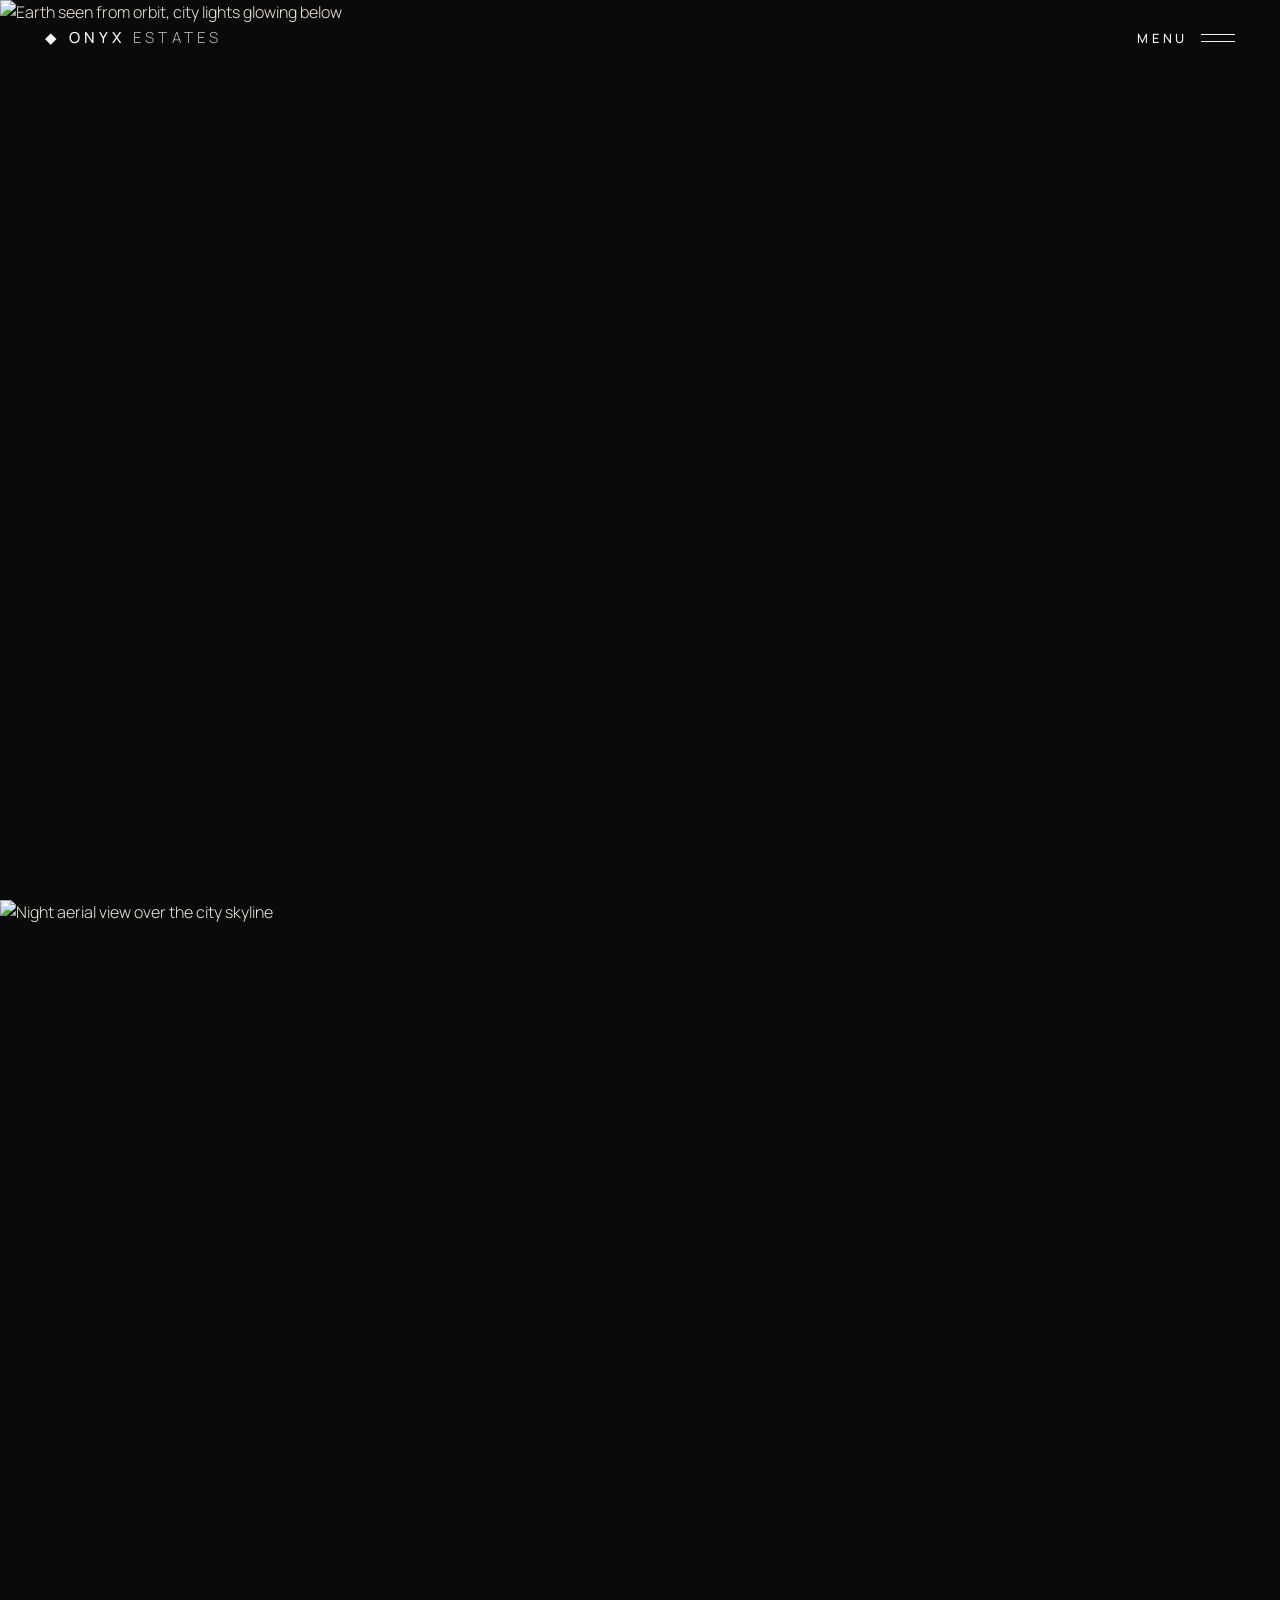
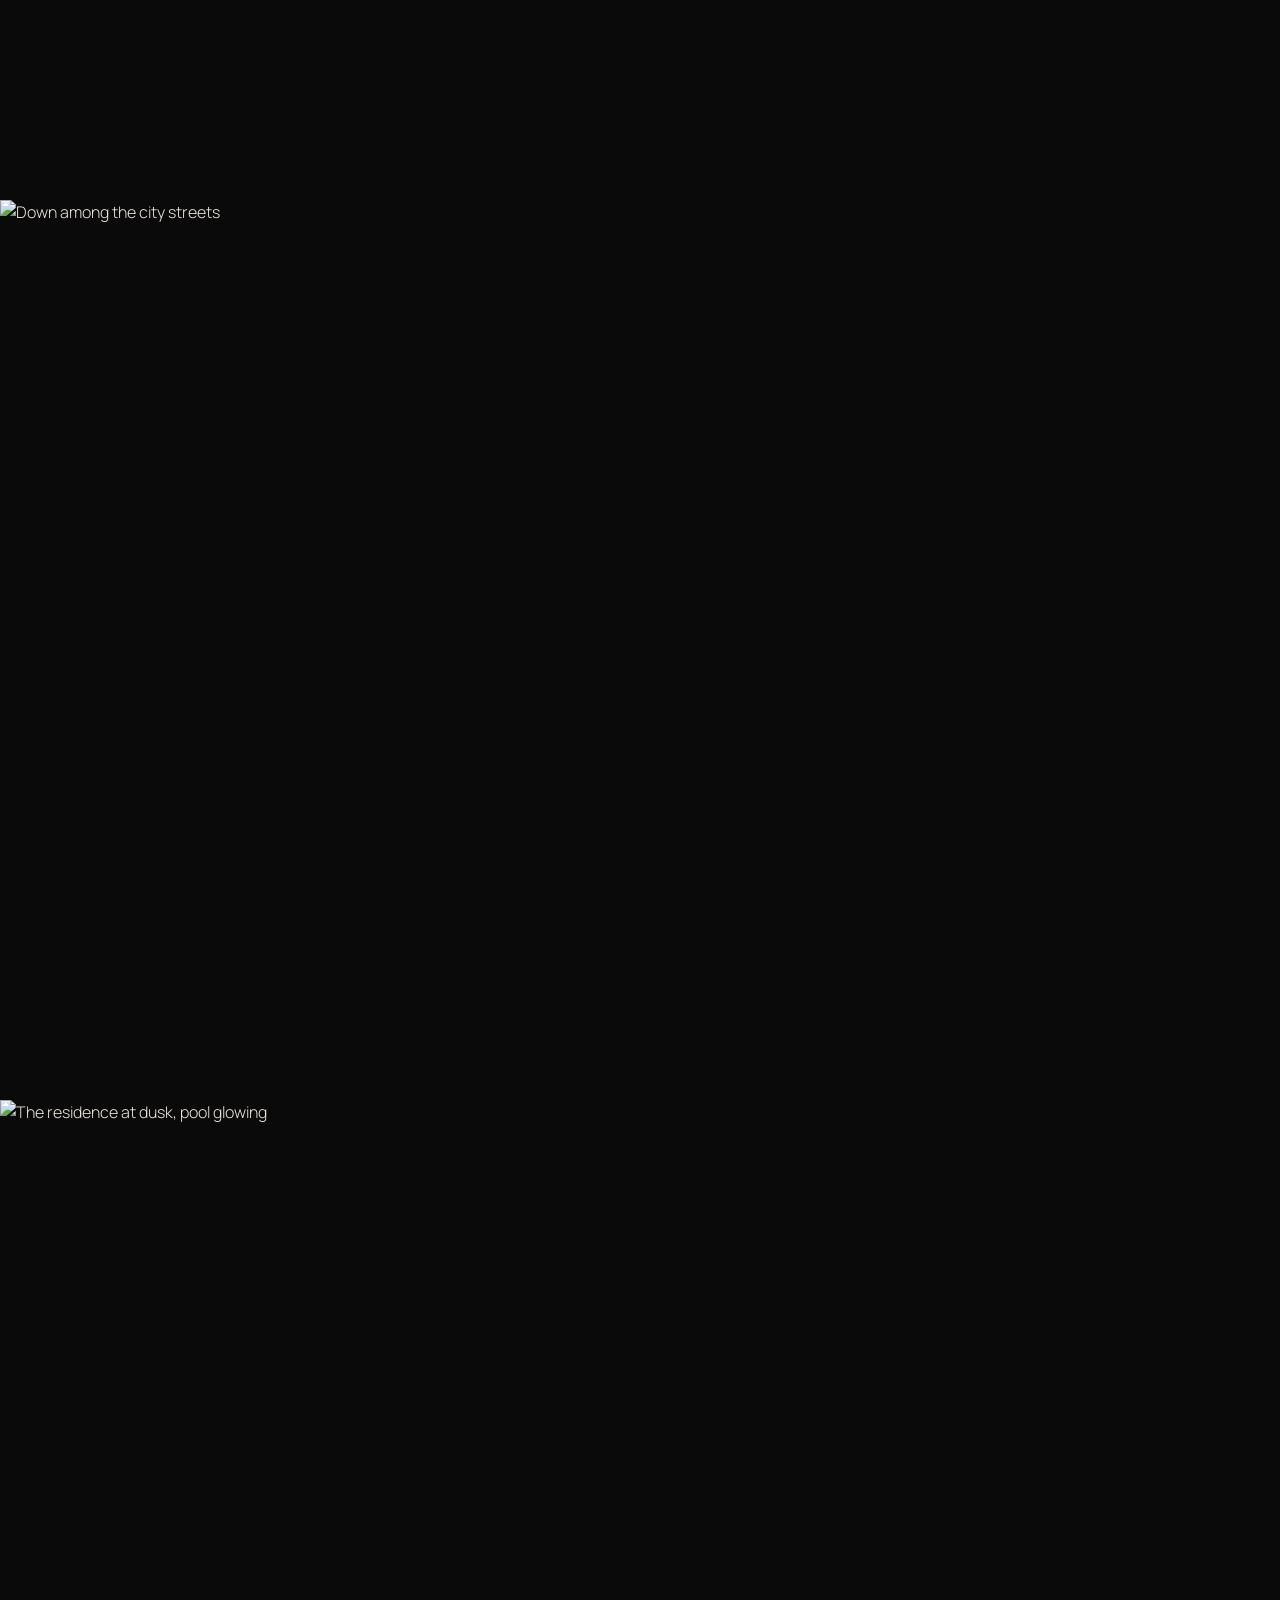
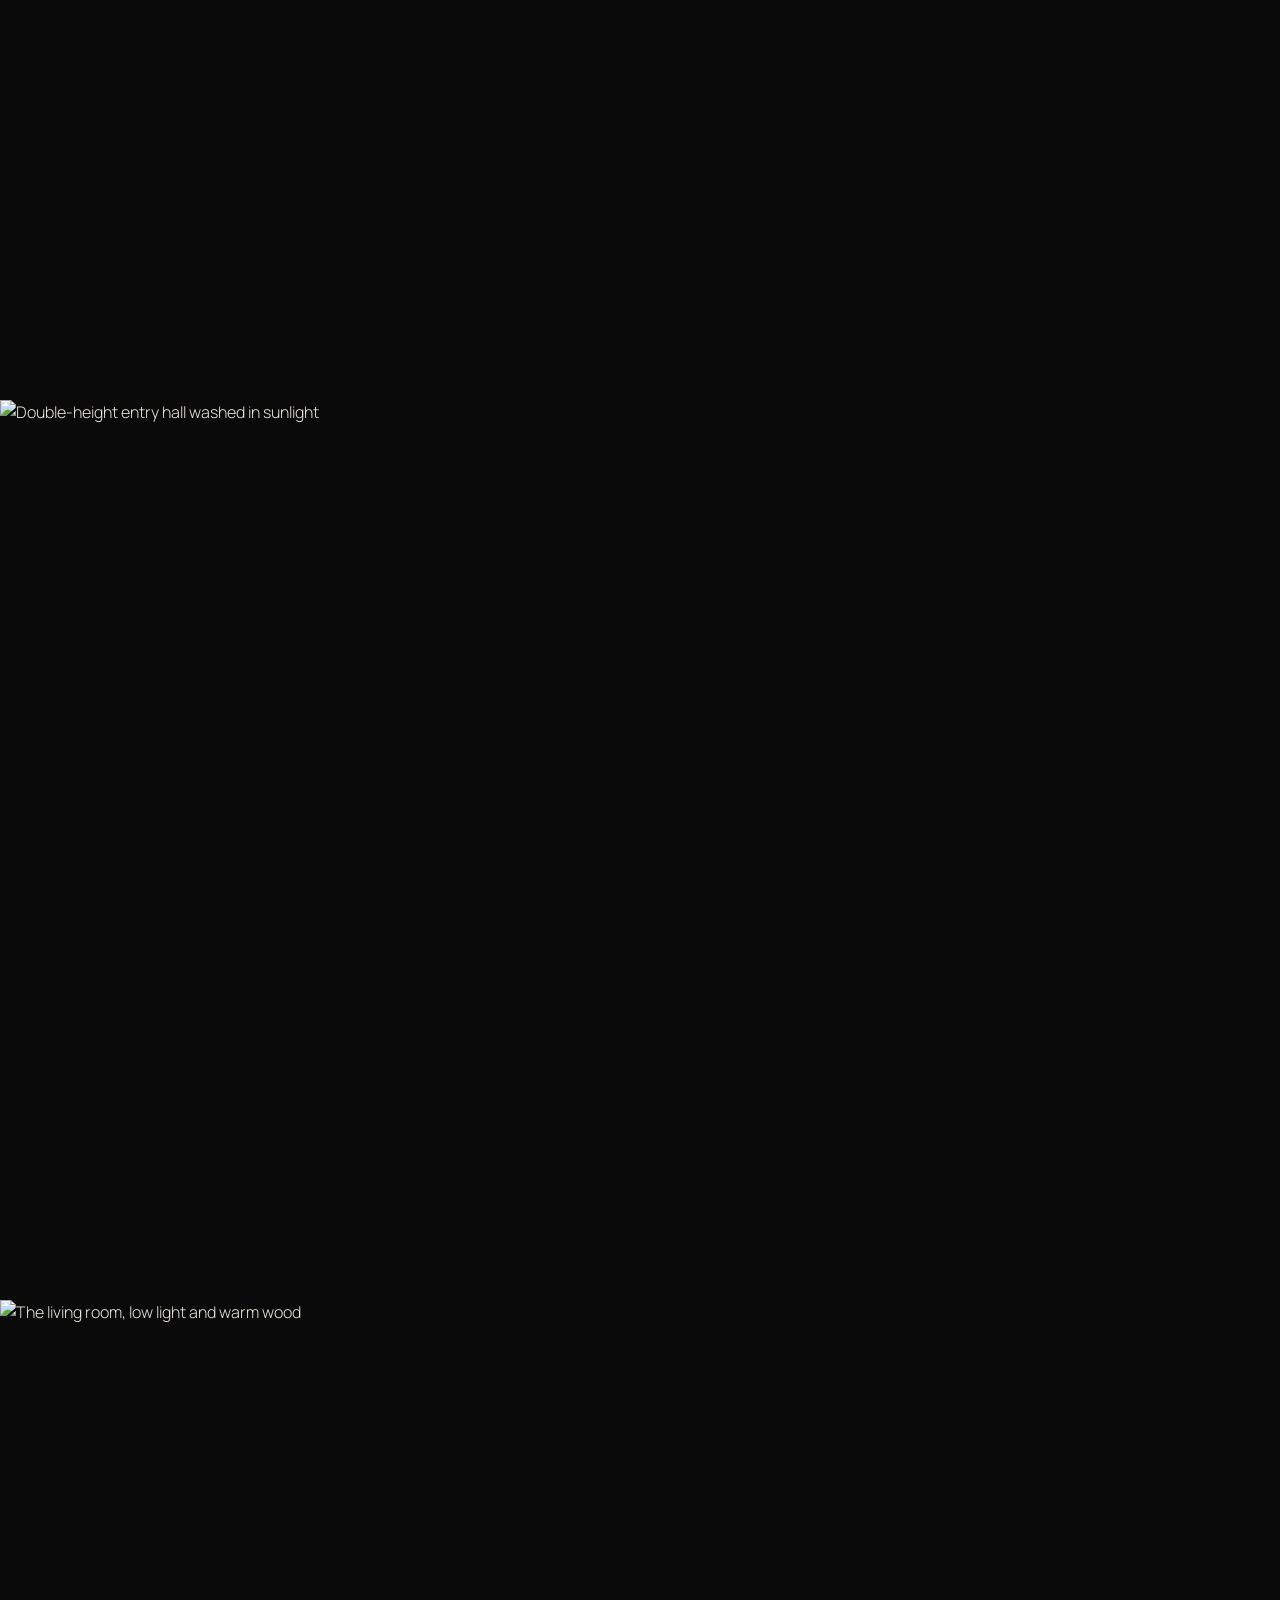
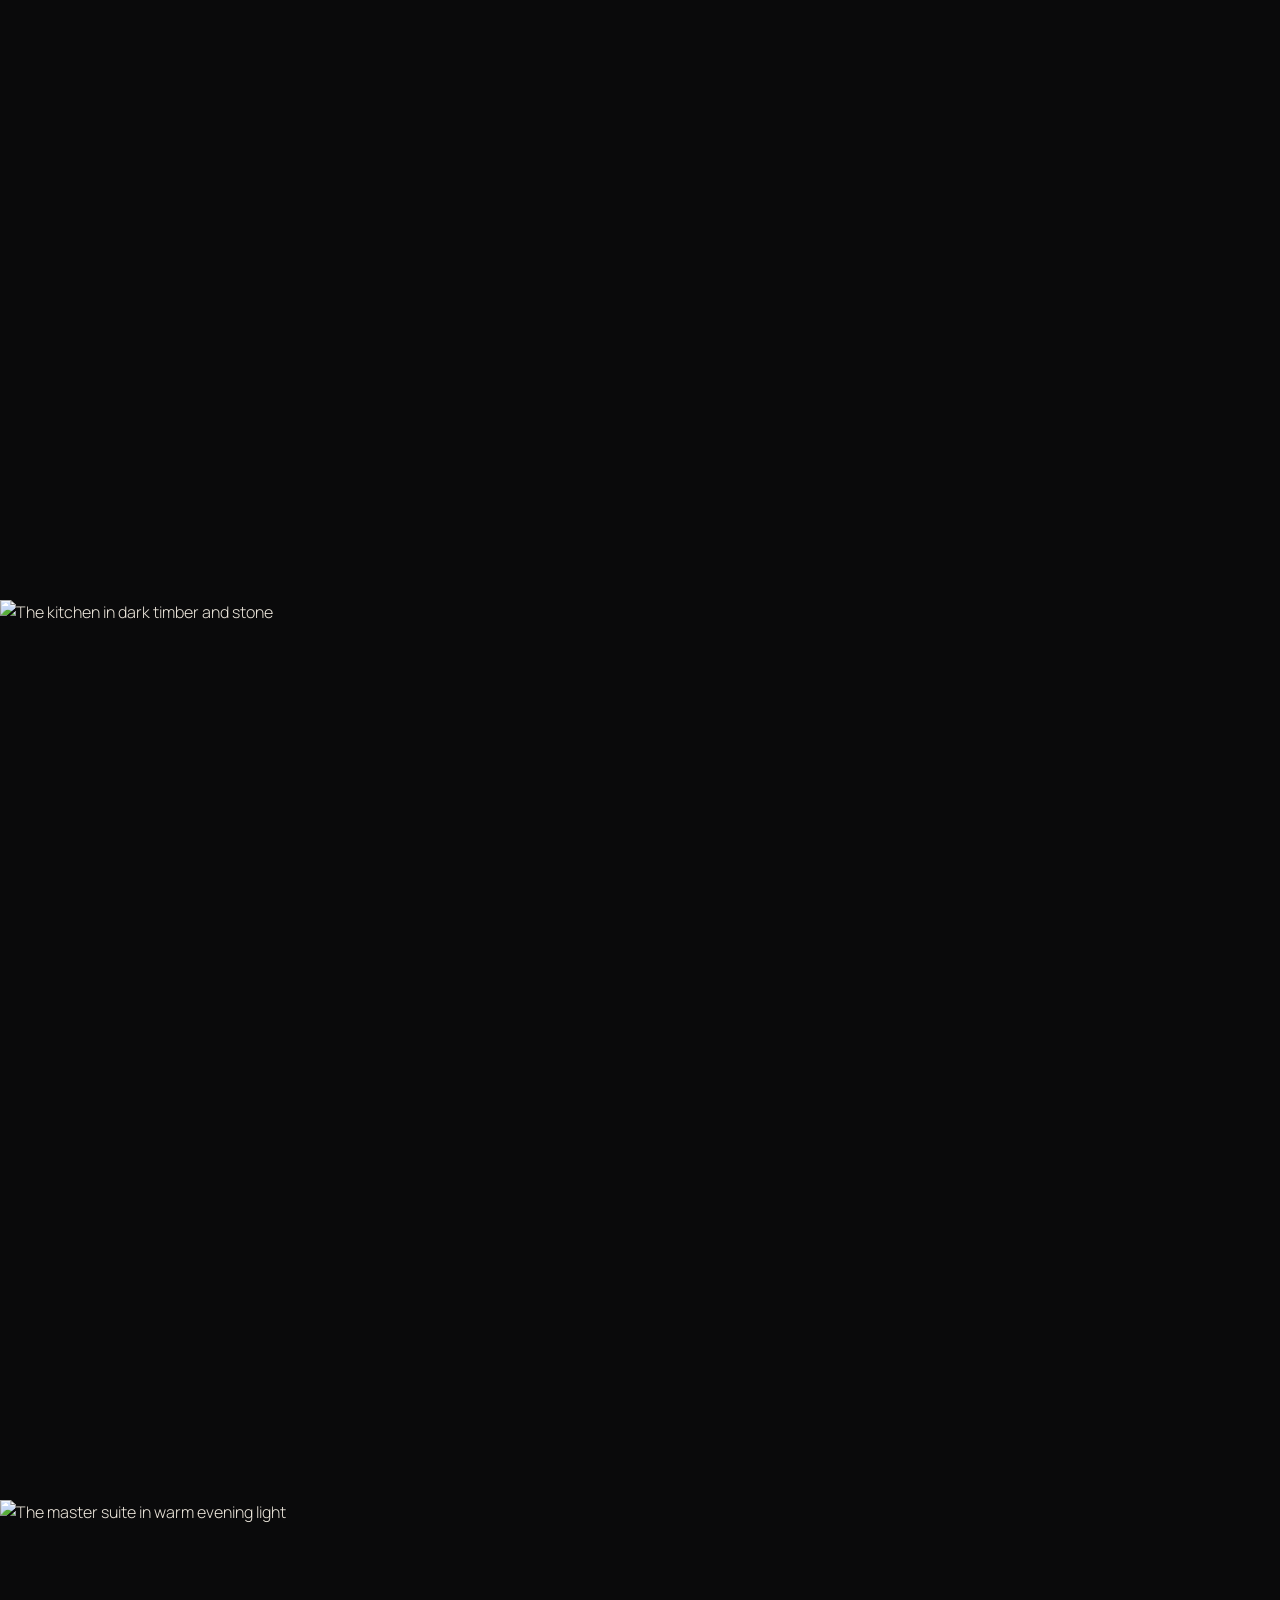
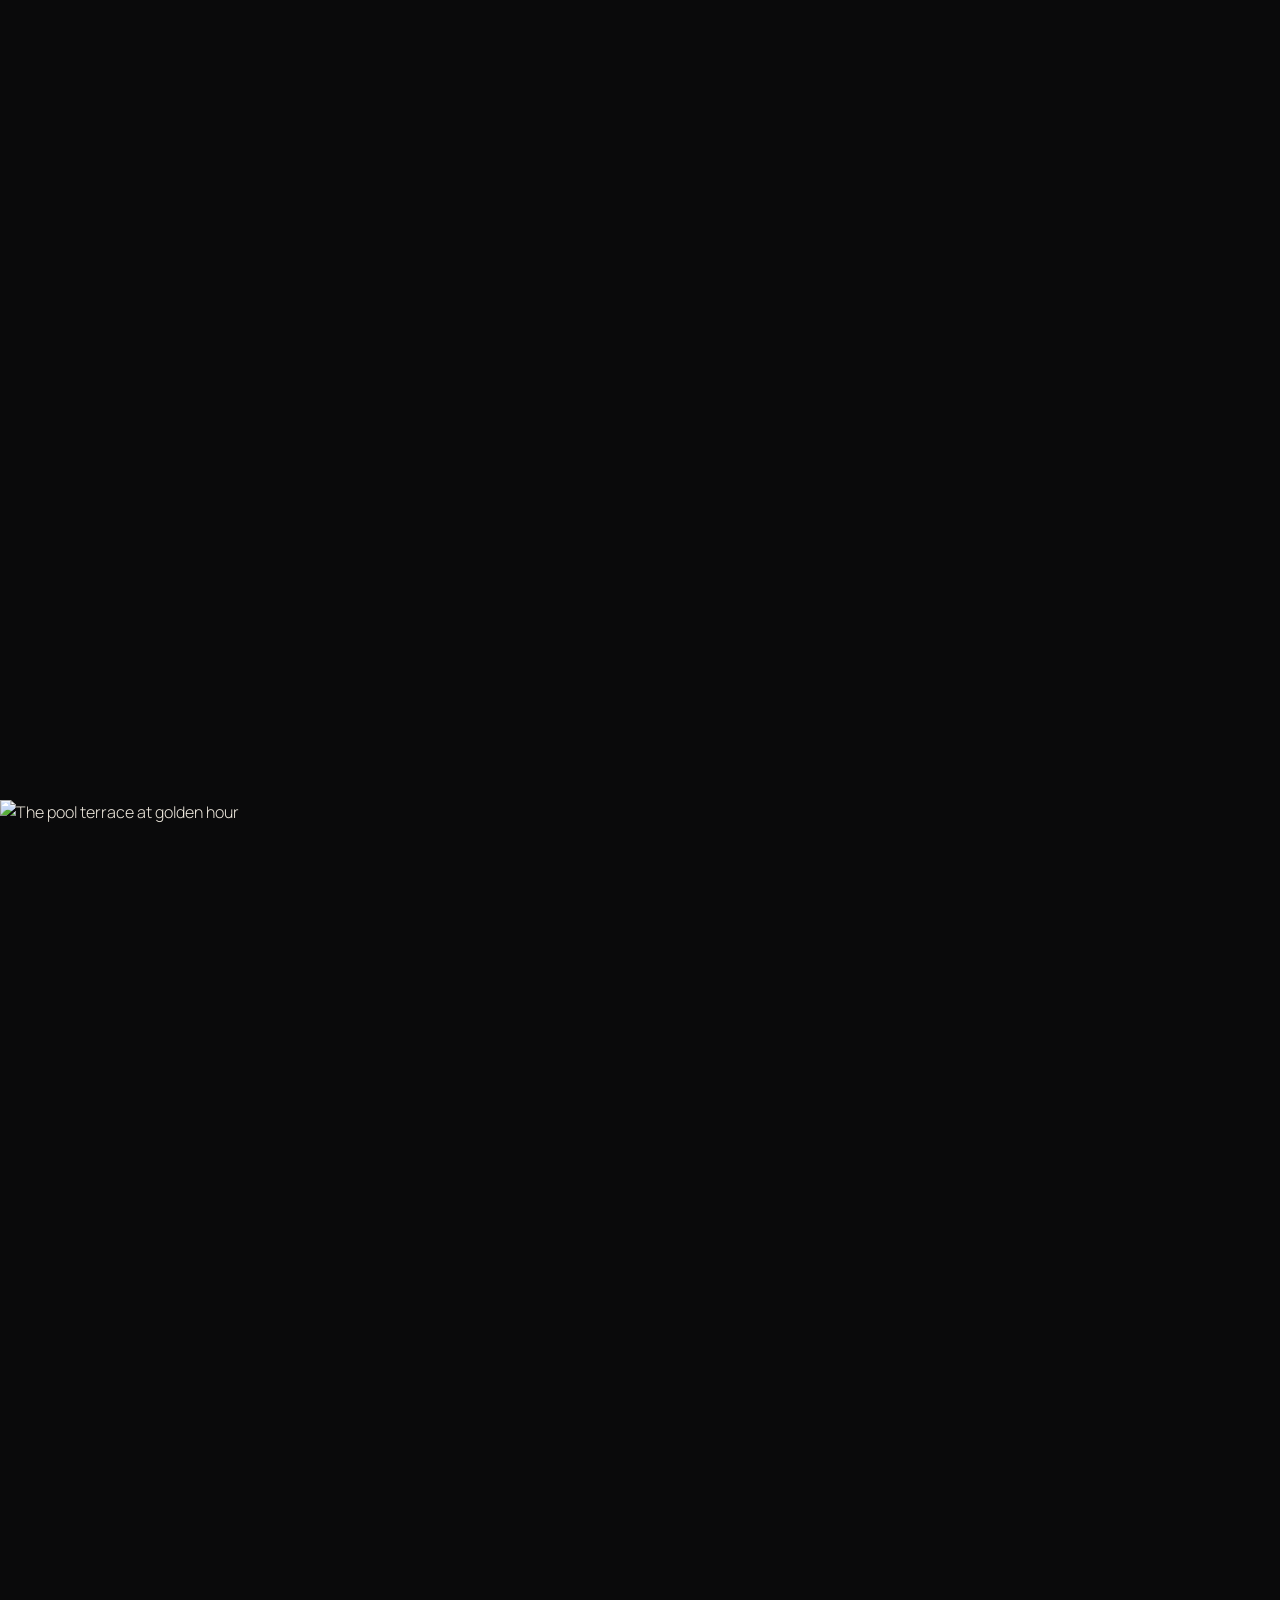
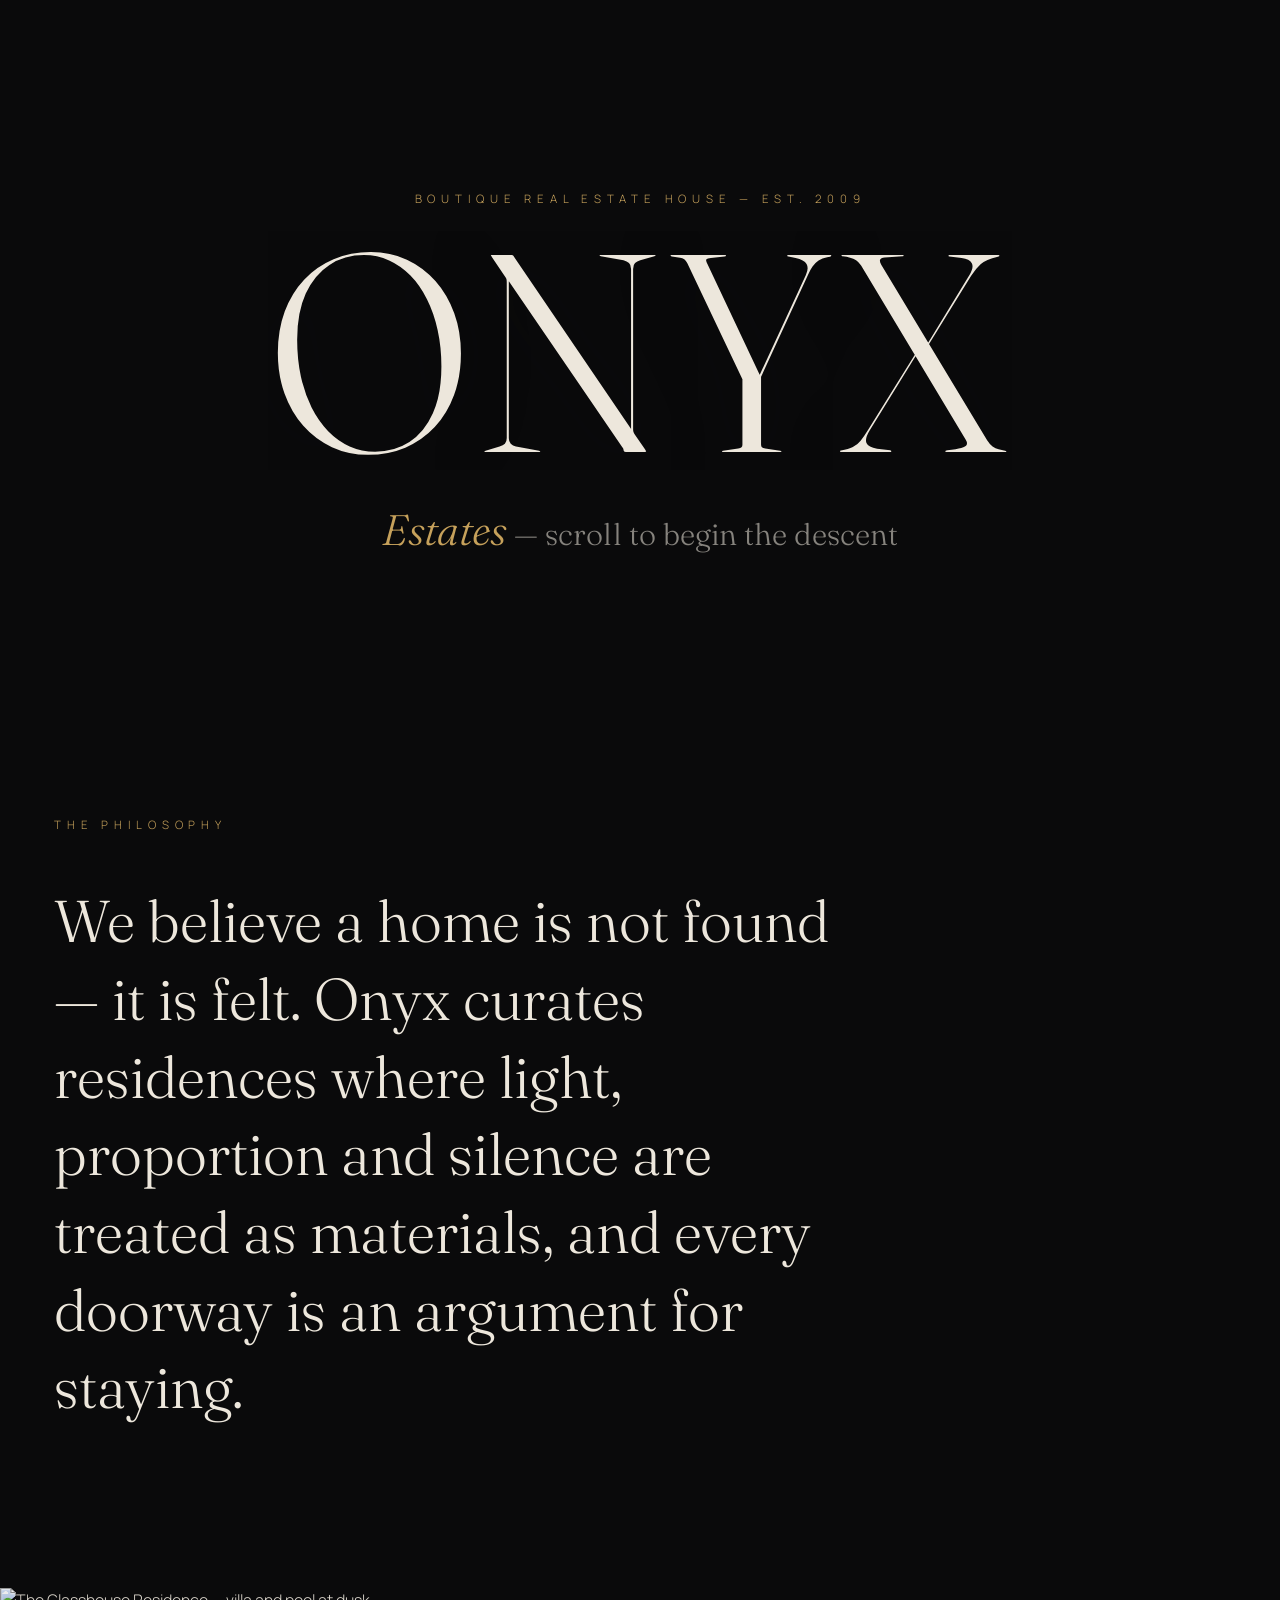
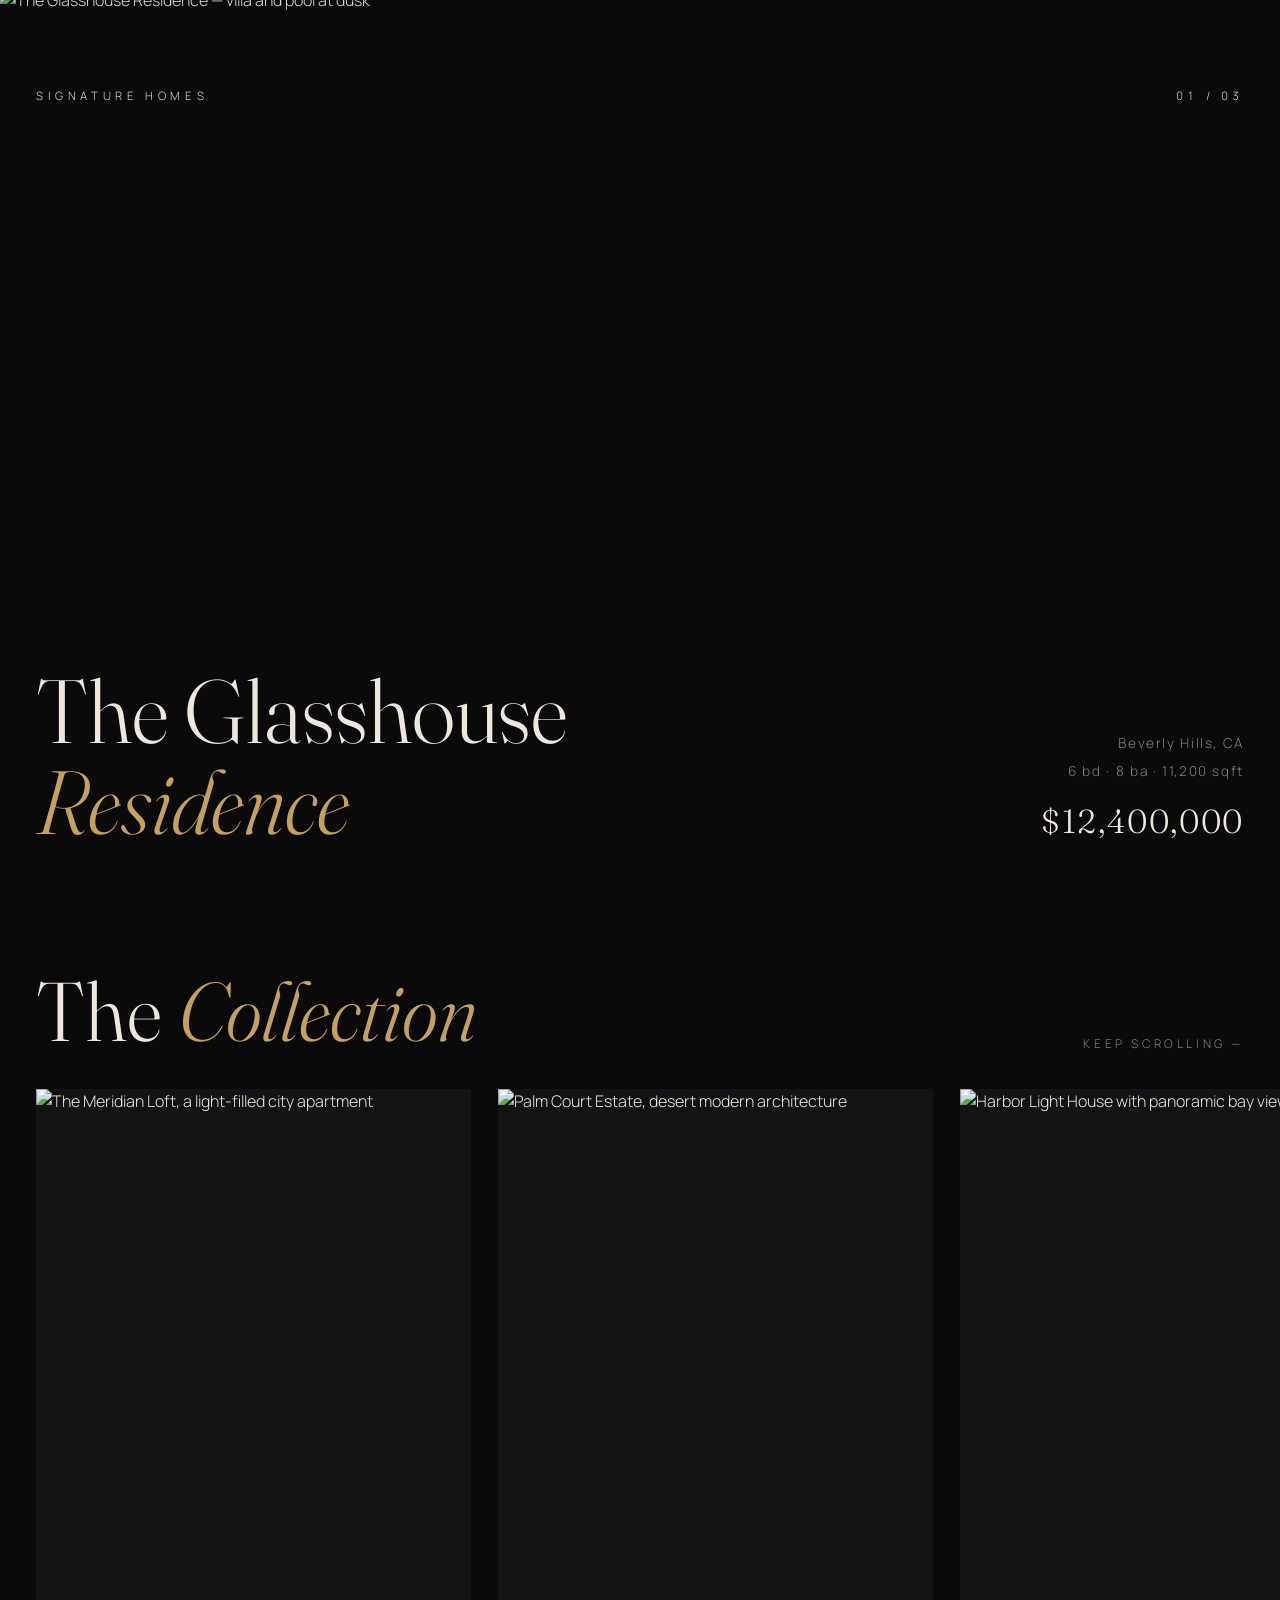
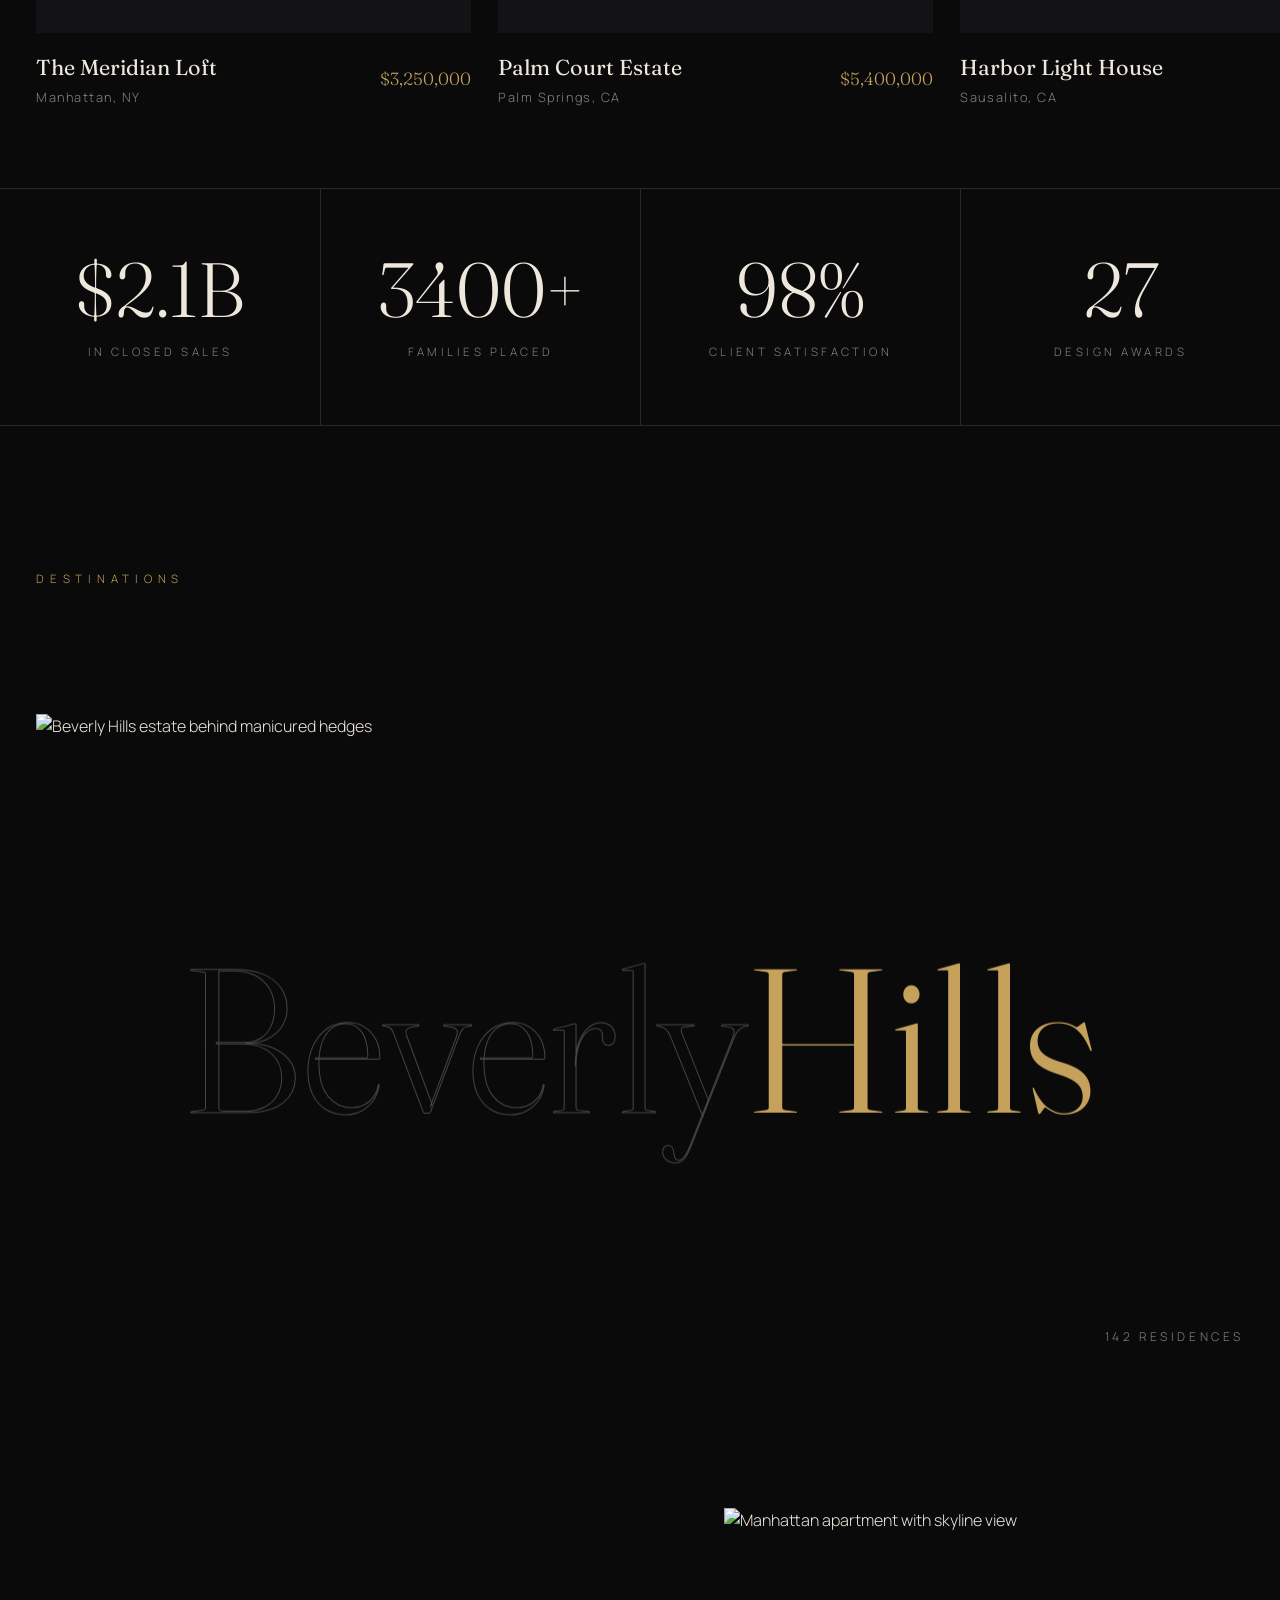
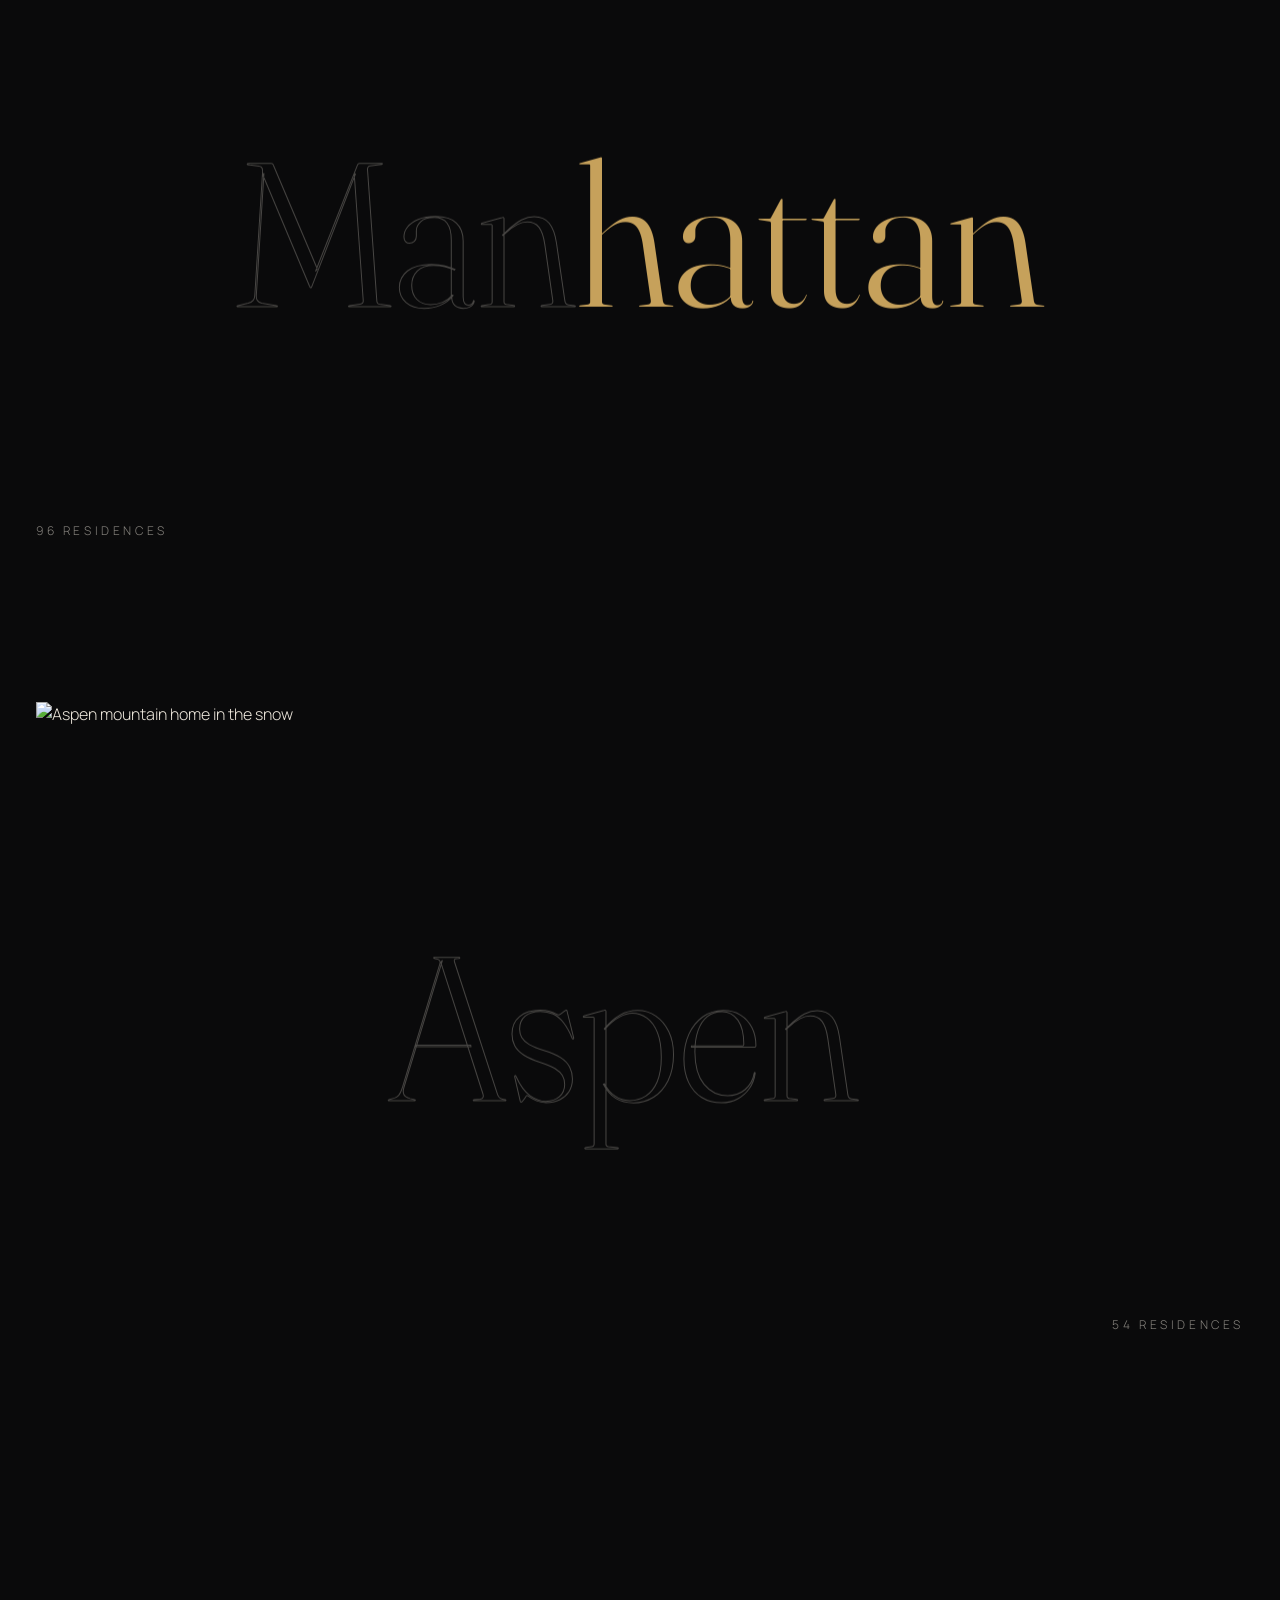
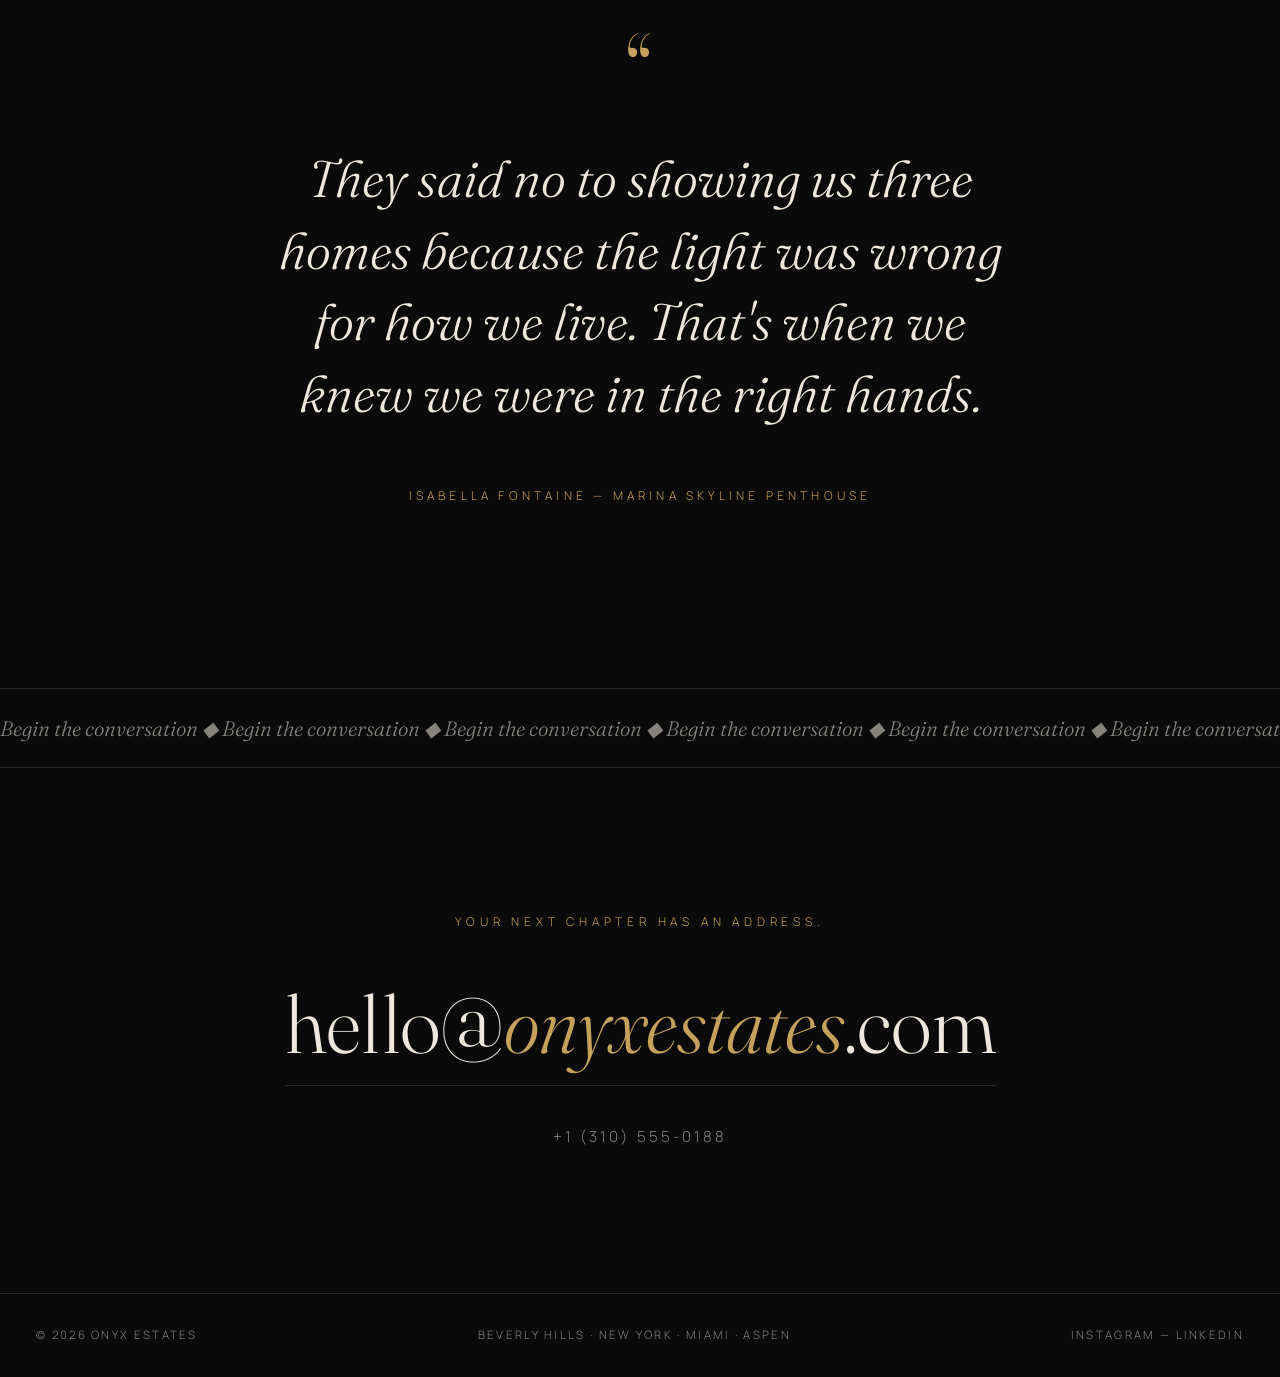
==== commit 230d9187: "Add 'The Descent': scroll-driven dive from orbit into the house Replaces the hero with a pinned zoom" ====
--- a/index.html
+++ b/index.html
@@ -39,10 +39,11 @@
   <!-- ══════════ Menu overlay ══════════ -->
   <div class="menu" id="menuOverlay" aria-hidden="true">
     <nav class="menu__links" aria-label="Primary">
-      <a href="#showcase" data-scroll-to="#showcase"><em>01</em>Signature Homes</a>
-      <a href="#gallery" data-scroll-to="#gallery"><em>02</em>The Collection</a>
-      <a href="#destinations" data-scroll-to="#destinations"><em>03</em>Destinations</a>
-      <a href="#contact" data-scroll-to="#contact"><em>04</em>Contact</a>
+      <a href="#journey" data-scroll-to="#journey"><em>01</em>The Descent</a>
+      <a href="#showcase" data-scroll-to="#showcase"><em>02</em>Signature Homes</a>
+      <a href="#gallery" data-scroll-to="#gallery"><em>03</em>The Collection</a>
+      <a href="#destinations" data-scroll-to="#destinations"><em>04</em>Destinations</a>
+      <a href="#contact" data-scroll-to="#contact"><em>05</em>Contact</a>
     </nav>
     <div class="menu__foot">
       <span>hello@onyxestates.com</span>
@@ -52,28 +53,52 @@
 
   <main id="top">
 
-    <!-- ══════════ Hero ══════════ -->
-    <section class="hero" id="hero">
-      <div class="hero__media">
-        <img class="hero__img" src="https://images.unsplash.com/photo-1613490493576-7fde63acd811?q=80&w=2400&auto=format&fit=crop" alt="Modern luxury villa at dusk, glowing from within" />
-      </div>
-      <div class="hero__veil"></div>
-
-      <div class="hero__body">
-        <p class="hero__eyebrow" data-hero-fade>Boutique Real Estate House — Est. 2009</p>
-        <h1 class="hero__title" aria-label="ONYX">
-          <span class="hero__word" data-split-chars>ONYX</span>
-        </h1>
-        <div class="hero__row">
-          <p class="hero__estates" data-hero-fade><em>Estates</em></p>
-          <p class="hero__sub" data-hero-fade>Homes that hold their breath<br />until you arrive.</p>
-        </div>
-      </div>
-
-      <div class="hero__foot" data-hero-fade>
-        <span>Scroll</span>
-        <span class="hero__foot-line"></span>
-        <span>Selected residences, 2026</span>
+    <!-- ══════════ The Descent (orbit → interior) ══════════ -->
+    <section class="journey" id="journey">
+      <div class="journey__stage">
+        <div class="jlayer" data-stage="Low Earth Orbit" data-alt="400 KM">
+          <img src="https://images.unsplash.com/photo-1451187580459-43490279c0fa?q=80&w=2400&auto=format&fit=crop" alt="Earth seen from orbit, city lights glowing below" />
+        </div>
+        <div class="jlayer" data-stage="Above the City" data-alt="12 KM">
+          <img src="https://images.unsplash.com/photo-1477959858617-67f85cf4f1df?q=80&w=2400&auto=format&fit=crop" alt="Night aerial view over the city skyline" />
+        </div>
+        <div class="jlayer" data-stage="Street Level" data-alt="30 M">
+          <img src="https://images.unsplash.com/photo-1449824913935-59a10b8d2000?q=80&w=2400&auto=format&fit=crop" alt="Down among the city streets" />
+        </div>
+        <div class="jlayer" data-stage="The Residence" data-alt="0 M">
+          <img src="https://images.unsplash.com/photo-1600596542815-ffad4c1539a9?q=80&w=2400&auto=format&fit=crop" alt="The residence at dusk, pool glowing" />
+        </div>
+        <div class="jlayer" data-stage="The Entry Hall" data-alt="Ground Floor">
+          <img src="https://images.unsplash.com/photo-1600607687939-ce8a6c25118c?q=80&w=2400&auto=format&fit=crop" alt="Double-height entry hall washed in sunlight" />
+        </div>
+        <div class="jlayer" data-stage="The Living Room" data-alt="Ground Floor">
+          <img src="https://images.unsplash.com/photo-1600210492486-724fe5c67fb0?q=80&w=2400&auto=format&fit=crop" alt="The living room, low light and warm wood" />
+        </div>
+        <div class="jlayer" data-stage="The Kitchen" data-alt="Ground Floor">
+          <img src="https://images.unsplash.com/photo-1556911220-bff31c812dba?q=80&w=2400&auto=format&fit=crop" alt="The kitchen in dark timber and stone" />
+        </div>
+        <div class="jlayer" data-stage="The Master Suite" data-alt="First Floor">
+          <img src="https://images.unsplash.com/photo-1512918728675-ed5a9ecdebfd?q=80&w=2400&auto=format&fit=crop" alt="The master suite in warm evening light" />
+        </div>
+        <div class="jlayer" data-stage="The Pool Terrace" data-alt="Garden Level">
+          <img src="https://images.unsplash.com/photo-1571896349842-33c89424de2d?q=80&w=2400&auto=format&fit=crop" alt="The pool terrace at golden hour" />
+        </div>
+
+        <div class="journey__veil"></div>
+
+        <div class="journey__title">
+          <p class="journey__eyebrow" data-j-fade>Boutique Real Estate House — Est. 2009</p>
+          <h1 class="journey__h1" aria-label="ONYX">
+            <span class="journey__word" data-split-chars>ONYX</span>
+          </h1>
+          <p class="journey__estates" data-j-fade><em>Estates</em> — scroll to begin the descent</p>
+        </div>
+
+        <div class="journey__hud" data-j-fade>
+          <span class="journey__hud-stage" id="jStage">Low Earth Orbit</span>
+          <span class="journey__hud-line"><i id="jBar"></i></span>
+          <span class="journey__hud-alt" id="jAlt">400 KM</span>
+        </div>
       </div>
     </section>
 
--- a/css/style.css
+++ b/css/style.css
@@ -128,56 +128,69 @@
   font-size: 0.8rem; letter-spacing: 0.14em; color: var(--mist);
 }
 
-/* ── Hero ── */
-.hero {
-  position: relative; min-height: 100svh;
-  display: flex; flex-direction: column; justify-content: flex-end;
+/* ── The Descent (orbit → interior zoom-through) ── */
+.journey__stage {
+  position: relative; height: 100svh; overflow: hidden;
+  background: var(--ink);
+}
+.jlayer { position: absolute; inset: 0; }
+.jlayer img {
+  width: 100%; height: 100%; object-fit: cover;
+  will-change: transform, filter;
+  transform-origin: center;
+}
+/* static fallback: descend as a plain image sequence */
+html.reduced .journey__stage { height: auto; overflow: visible; }
+html.reduced .jlayer { position: relative; height: 100svh; }
+.journey__veil {
+  position: absolute; inset: 0; pointer-events: none;
+  background:
+    radial-gradient(ellipse at center, transparent 42%, rgba(10, 10, 11, 0.55) 100%),
+    linear-gradient(to bottom, rgba(10, 10, 11, 0.42) 0%, transparent 30%, transparent 65%, rgba(10, 10, 11, 0.6) 100%);
+}
+html.reduced .journey__veil { display: none; }
+.journey__title {
+  position: absolute; inset: 0; z-index: 5;
+  display: flex; flex-direction: column; justify-content: center; align-items: center;
+  text-align: center;
+  pointer-events: none;
+}
+html.reduced .journey__title { position: relative; min-height: 40svh; inset: auto; padding: 10vmin 4vmin; }
+.journey__eyebrow {
+  font-size: 0.72rem; letter-spacing: 0.5em; text-transform: uppercase;
+  color: var(--gold); margin-bottom: 1.4rem;
+}
+.journey__h1 {
+  font-family: var(--serif); font-weight: 300;
+  font-size: clamp(5rem, 22vw, 24rem);
+  line-height: 0.85; letter-spacing: 0.02em;
   overflow: hidden;
-}
-.hero__media { position: absolute; inset: -12% 0 0 0; z-index: -2; }
-.hero__img {
-  width: 100%; height: 100%; object-fit: cover;
-  transform-origin: center;
-}
-html.js:not(.reduced) .hero__img { transform: scale(1.28); }
-.hero__veil {
-  position: absolute; inset: 0; z-index: -1;
-  background:
-    linear-gradient(to bottom, rgba(10,10,11,0.55) 0%, rgba(10,10,11,0.15) 40%, rgba(10,10,11,0.82) 100%);
-}
-.hero__body { padding: 0 4vmin; }
-.hero__eyebrow {
-  font-size: 0.72rem; letter-spacing: 0.5em; text-transform: uppercase;
-  color: var(--gold); margin-bottom: 1rem;
-}
-.hero__title {
-  font-family: var(--serif); font-weight: 300;
-  font-size: clamp(5.5rem, 24vw, 26rem);
-  line-height: 0.82; letter-spacing: 0.01em;
-  overflow: hidden;
-}
-.hero__word { display: inline-block; }
-.hero__word .ch { display: inline-block; will-change: transform; }
-.hero__row {
-  display: flex; justify-content: space-between; align-items: flex-end;
-  gap: 2rem; flex-wrap: wrap;
-  padding: 0.6rem 0.5vmin 0;
-}
-.hero__estates {
-  font-family: var(--serif); font-size: clamp(2rem, 6vw, 5.5rem);
-  font-weight: 300; line-height: 1;
-}
-.hero__estates em { color: var(--gold); }
-.hero__sub {
-  font-size: clamp(0.9rem, 1.4vw, 1.05rem); color: var(--mist);
-  text-align: right; line-height: 1.7;
-}
-.hero__foot {
-  display: flex; align-items: center; gap: 1.6rem;
-  padding: 3.2rem 4vmin 2.4rem;
-  font-size: 0.72rem; letter-spacing: 0.3em; text-transform: uppercase; color: var(--mist);
-}
-.hero__foot-line { flex: 1; height: 1px; background: var(--line); }
+  text-shadow: 0 8px 60px rgba(10, 10, 11, 0.5);
+}
+.journey__word { display: inline-block; }
+.journey__word .ch { display: inline-block; will-change: transform; }
+.journey__estates {
+  margin-top: 1.6rem;
+  font-family: var(--serif); font-size: clamp(1.1rem, 2.4vw, 1.9rem);
+  color: var(--mist);
+}
+.journey__estates em { color: var(--gold); font-size: 1.4em; }
+.journey__hud {
+  position: absolute; z-index: 6; left: 0; right: 0; bottom: 0;
+  display: flex; align-items: center; gap: 2rem;
+  padding: 2.2rem 4vmin;
+  font-size: 0.72rem; letter-spacing: 0.32em; text-transform: uppercase;
+  color: var(--cream);
+}
+html.reduced .journey__hud { display: none; }
+.journey__hud-stage { min-width: 13ch; }
+.journey__hud-alt { min-width: 9ch; text-align: right; color: var(--gold); font-variant-numeric: tabular-nums; }
+.journey__hud-line { flex: 1; height: 1px; background: var(--line); }
+.journey__hud-line i {
+  display: block; height: 100%;
+  background: var(--gold);
+  transform: scaleX(0); transform-origin: left;
+}
 
 /* ── Manifesto ── */
 .manifesto__pin {
@@ -416,7 +429,7 @@
 }
 
 /* ── Hidden-until-intro elements (JS sets them) ── */
-html.js:not(.reduced) [data-hero-fade] { opacity: 0; }
+html.js:not(.reduced) [data-j-fade] { opacity: 0; }
 html.js:not(.reduced) .nav { opacity: 0; }
 
 /* ── Responsive ── */
@@ -424,7 +437,6 @@
   .stats { grid-template-columns: repeat(2, 1fr); }
   .stat:nth-child(3) { border-left: 0; }
   .stat:nth-child(n + 3) { border-top: 1px solid var(--line); }
-  .hero__sub { text-align: left; }
   .slide__info { flex-direction: column; align-items: flex-start; }
   .slide__meta { text-align: left; }
   .hcard { width: 76vw; }
